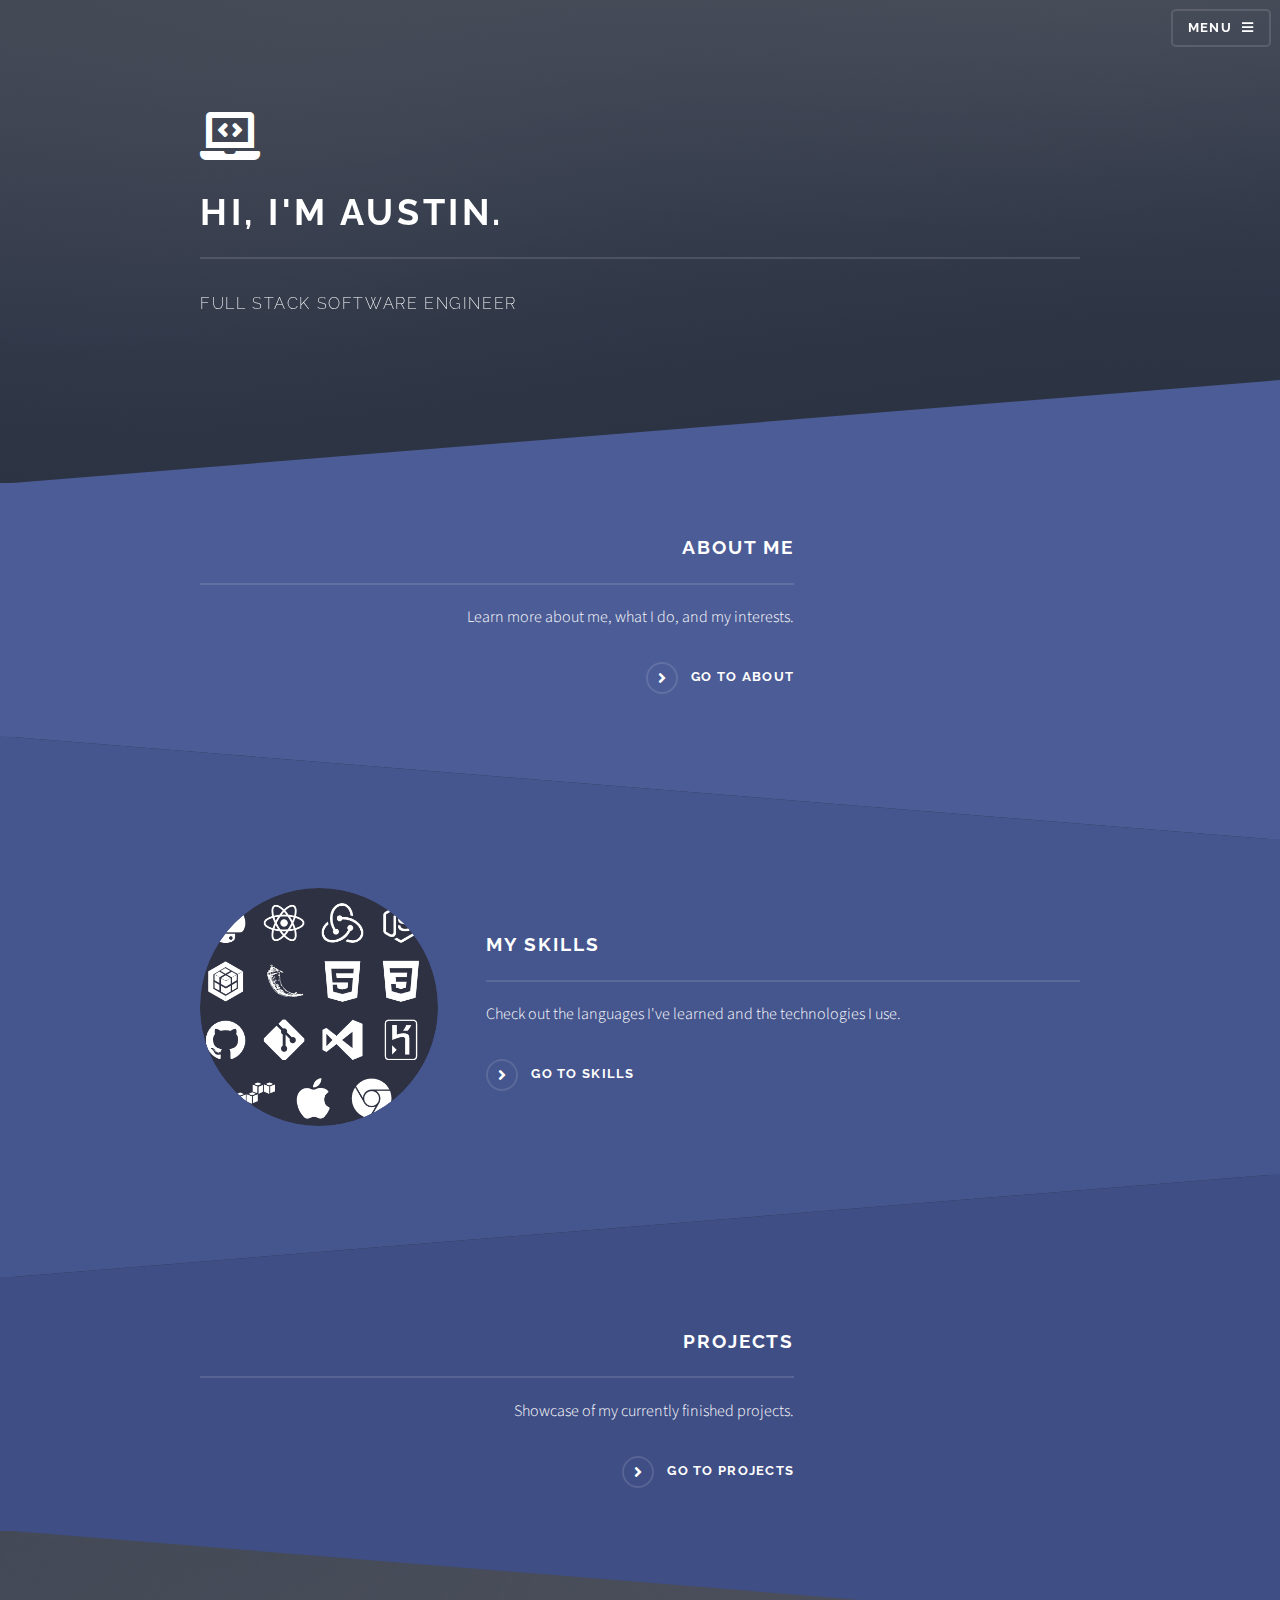
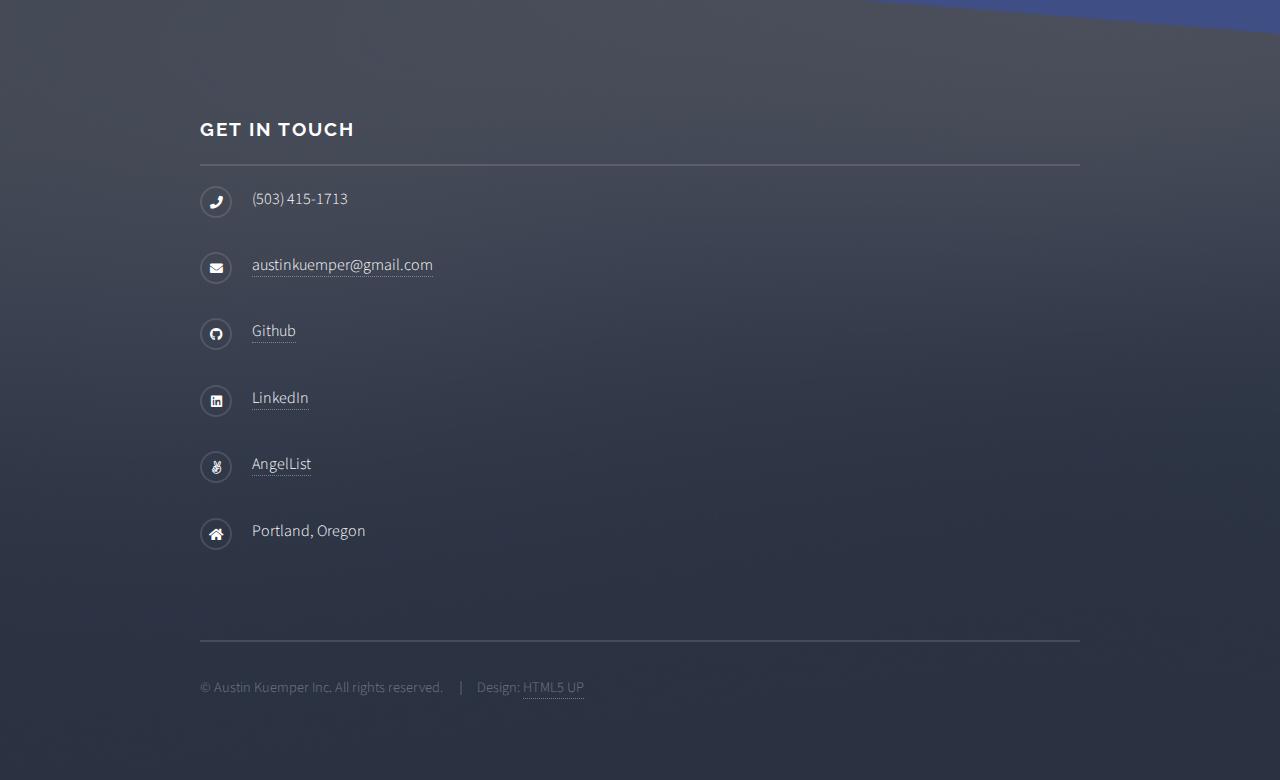
==== index.html @ 77ba14c1 "updated the file structure by adding folderings containing an index html file for each seperate page" ====
<!DOCTYPE html>
<!--
	Solid State by HTML5 UP
	html5up.net | @ajlkn
	Free for personal and commercial use under the CCA 3.0 license (html5up.net/license)
-->
<html>
  <head>
    <title>Austin Kuemper</title>
    <meta charset="utf-8" />
    <meta
      name="viewport"
      content="width=device-width, initial-scale=1, user-scalable=no"
    />
    <link rel="stylesheet" href="assets/css/main.css" />
    <noscript
      ><link rel="stylesheet" href="assets/css/noscript.css"
    /></noscript>
  </head>
  <body class="is-preload">
    <!-- Page Wrapper -->
    <div id="page-wrapper">
      <!-- Header -->
      <header id="header" class="alt">
        <h1><a href="/">Home</a></h1>
        <nav>
          <a href="#menu">Menu</a>
        </nav>
      </header>

      <!-- Menu -->
      <nav id="menu">
        <div class="inner">
          <h2>Menu</h2>
          <ul class="links">
            <li><a href="/">Home</a></li>
            <li><a href="/about">About</a></li>
            <li><a href="/skills">Skills</a></li>
            <li><a href="/projects">Projects</a></li>
            <li><a href="./resume/Austin_Kuemper_Resume.pdf" download="austin_kuemper_resume">Resume</a></li>
            <li><a href="https://github.com/AKuemper">GitHub</a></li>
            <li><a href="https://www.linkedin.com/in/austinkuemper/">LinkedIn</a></li>
            <li><a href="https://angel.co/u/austin-kuemper">AngelList</a></li>
          </ul>
          <a href="#" class="close">Close</a>
        </div>
      </nav>

      <!-- Banner -->
      <section id="banner">
        <div class="inner">
          <div class="logo"><span class="fas fa-laptop-code fa-3x"></span></div>
          <h2>Hi, I'm Austin.</h2>
          <p>Full Stack Software Engineer</p>
        </div>
      </section>

      <!-- Wrapper -->
      <section id="wrapper">
        <!-- One -->
        <section id="one" class="wrapper spotlight style1">
          <div class="inner">
            <a href="about.html" class="image"
              ><img src="images/IMG_3576.jpg" alt=""
            /></a>
            <div class="content">
              <h2 class="major">About Me</h2>
              <p>
								Learn more about me, what I do, and my interests.
							</p>
              <a href="about.html" class="special">Go To About</a>
            </div>
          </div>
        </section>

        <!-- Two -->
        <section id="two" class="wrapper alt spotlight style2">
          <div class="inner">
            <a href="skills.html" class="image"><img src="images/skills.png" alt="" /></a>
            <div class="content">
              <h2 class="major">My Skills</h2>
              <p>
                Check out the languages I've learned and the technologies I use.
              </p>
              <a href="skills.html" class="special">Go To Skills</a>
            </div>
          </div>
        </section>

        <!-- Three -->
        <section id="three" class="wrapper spotlight style3">
          <div class="inner">
            <a href="projects.html" class="image"><img src="images/projects-collage.png" alt="" /></a>
            <div class="content">
              <h2 class="major">Projects</h2>
              <p>
                Showcase of my currently finished projects.
              </p>
              <a href="projects.html" class="special">Go To Projects</a>
            </div>
          </div>
        </section>

      <!-- Footer -->
      <section id="footer">
        <div class="inner">
          <h2 class="major">Get in touch</h2>
          <!-- <p>
            You can reach me by any of the below resources!
          </p> -->
          <ul class="contact">

            <li class="icon solid fa-phone">(503) 415-1713</li>
            <li class="icon solid fa-envelope">
              <a href="mailto:austinkuemper@gmail.com"
                >austinkuemper@gmail.com</a
              >
            </li>
            <li class="icon brands fa-github">
              <a href="https://github.com/AKuemper" target="_blank">Github</a>
            </li>
            <li class="icon brands fa-linkedin">
              <a href="https://www.linkedin.com/in/austinkuemper/" target="_blank">LinkedIn</a>
            </li>
            <li class="icon brands fa-angellist">
              <a href="https://angel.co/u/austin-kuemper" target="_blank">AngelList</a>
            </li>
            <li class="icon solid fa-home">
             Portland, Oregon
            </li>
          </ul>
          <ul class="copyright">
            <li>&copy; Austin Kuemper Inc. All rights reserved.</li>
            <li>Design: <a href="http://html5up.net">HTML5 UP</a></li>
          </ul>
        </div>
      </section>
    </div>

    <!-- Scripts -->
    <script src="assets/js/jquery.min.js"></script>
    <script src="assets/js/jquery.scrollex.min.js"></script>
    <script src="assets/js/browser.min.js"></script>
    <script src="assets/js/breakpoints.min.js"></script>
    <script src="assets/js/util.js"></script>
    <script src="assets/js/main.js"></script>
  </body>
</html>
---- assets/css/main.css ----
@import url(fontawesome-all.min.css);
@import url('https://fonts.googleapis.com/css?family=Raleway:200,700|Source+Sans+Pro:300,600,300italic,600italic');

/*
	Solid State by HTML5 UP
	html5up.net | @ajlkn
	Free for personal and commercial use under the CCA 3.0 license (html5up.net/license)
*/

html,
body,
div,
span,
applet,
object,
iframe,
h1,
h2,
h3,
h4,
h5,
h6,
p,
blockquote,
pre,
a,
abbr,
acronym,
address,
big,
cite,
code,
del,
dfn,
em,
img,
ins,
kbd,
q,
s,
samp,
small,
strike,
strong,
sub,
sup,
tt,
var,
b,
u,
i,
center,
dl,
dt,
dd,
ol,
ul,
li,
fieldset,
form,
label,
legend,
table,
caption,
tbody,
tfoot,
thead,
tr,
th,
td,
article,
aside,
canvas,
details,
embed,
figure,
figcaption,
footer,
header,
hgroup,
menu,
nav,
output,
ruby,
section,
summary,
time,
mark,
audio,
video {
  margin: 0;
  padding: 0;
  border: 0;
  font-size: 100%;
  font: inherit;
  vertical-align: baseline;
}

article,
aside,
details,
figcaption,
figure,
footer,
header,
hgroup,
menu,
nav,
section {
  display: block;
}

body {
  line-height: 1;
}

ol,
ul {
  list-style: none;
}

blockquote,
q {
  quotes: none;
}

blockquote:before,
blockquote:after,
q:before,
q:after {
  content: '';
  content: none;
}

table {
  border-collapse: collapse;
  border-spacing: 0;
}

body {
  -webkit-text-size-adjust: none;
}

mark {
  background-color: transparent;
  color: inherit;
}

input::-moz-focus-inner {
  border: 0;
  padding: 0;
}

input,
select,
textarea {
  -moz-appearance: none;
  -webkit-appearance: none;
  -ms-appearance: none;
  appearance: none;
}

/* Basic */

@-ms-viewport {
  width: device-width;
}

body {
  -ms-overflow-style: scrollbar;
}

@media screen and (max-width: 480px) {
  html,
  body {
    min-width: 320px;
  }
}

html {
  box-sizing: border-box;
}

*,
*:before,
*:after {
  box-sizing: inherit;
}

body {
  background-color: #2e3141;
  background-image: linear-gradient(
      to top,
      rgba(46, 49, 65, 0.8),
      rgba(46, 49, 65, 0.8)
    ),
    url('../../images/bg.jpg');
  background-size: auto, cover;
  background-attachment: fixed, fixed;
  background-position: center, center;
}

body.is-preload *,
body.is-preload *:before,
body.is-preload *:after {
  -moz-animation: none !important;
  -webkit-animation: none !important;
  -ms-animation: none !important;
  animation: none !important;
  -moz-transition: none !important;
  -webkit-transition: none !important;
  -ms-transition: none !important;
  transition: none !important;
}

/* Type */

body,
input,
select,
textarea {
  color: #ffffff;
  font-family: 'Source Sans Pro', Helvetica, sans-serif;
  font-size: 16.5pt;
  font-weight: 300;
  line-height: 1.65;
}

@media screen and (max-width: 1680px) {
  body,
  input,
  select,
  textarea {
    font-size: 13pt;
  }
}

@media screen and (max-width: 1280px) {
  body,
  input,
  select,
  textarea {
    font-size: 12pt;
  }
}

@media screen and (max-width: 980px) {
  body,
  input,
  select,
  textarea {
    font-size: 12pt;
  }
}

@media screen and (max-width: 736px) {
  body,
  input,
  select,
  textarea {
    font-size: 12pt;
  }
}

@media screen and (max-width: 480px) {
  body,
  input,
  select,
  textarea {
    font-size: 12pt;
  }
}

a {
  -moz-transition: color 0.2s ease-in-out, border-bottom-color 0.2s ease-in-out;
  -webkit-transition: color 0.2s ease-in-out,
    border-bottom-color 0.2s ease-in-out;
  -ms-transition: color 0.2s ease-in-out, border-bottom-color 0.2s ease-in-out;
  transition: color 0.2s ease-in-out, border-bottom-color 0.2s ease-in-out;
  border-bottom: dotted 1px rgba(255, 255, 255, 0.35);
  color: #ffffff;
  text-decoration: none;
}

a:hover {
  border-bottom-color: transparent;
  color: #ffffff !important;
}

a.special:not(.button) {
  text-decoration: none;
  border-bottom: 0;
  display: block;
  font-family: Raleway, Helvetica, sans-serif;
  font-size: 0.8em;
  font-weight: 700;
  letter-spacing: 0.1em;
  margin: 0 0 2em 0;
  text-transform: uppercase;
}

a.special:not(.button):before {
  -moz-osx-font-smoothing: grayscale;
  -webkit-font-smoothing: antialiased;
  display: inline-block;
  font-style: normal;
  font-variant: normal;
  text-rendering: auto;
  line-height: 1;
  text-transform: none !important;
  font-family: 'Font Awesome 5 Free';
  font-weight: 900;
}

a.special:not(.button):before {
  -moz-transition: background-color 0.2s ease-in-out;
  -webkit-transition: background-color 0.2s ease-in-out;
  -ms-transition: background-color 0.2s ease-in-out;
  transition: background-color 0.2s ease-in-out;
  border-radius: 100%;
  border: solid 2px rgba(255, 255, 255, 0.125);
  content: '\f105';
  display: inline-block;
  font-size: 1.25em;
  height: 2em;
  line-height: 1.75em;
  margin-right: 0.85em;
  text-align: center;
  text-indent: 0.15em;
  vertical-align: middle;
  width: 2em;
}

a.special:not(.button):hover:before {
  background-color: rgba(255, 255, 255, 0.025);
}

a.special:not(.button):active:before {
  background-color: rgba(255, 255, 255, 0.075);
}

strong,
b {
  color: #ffffff;
  font-weight: 600;
}

em,
i {
  font-style: italic;
}

p {
  margin: 0 0 2em 0;
}

h1,
h2,
h3,
h4,
h5,
h6 {
  color: #ffffff;
  font-family: Raleway, Helvetica, sans-serif;
  font-weight: 700;
  letter-spacing: 0.1em;
  margin: 0 0 1em 0;
  text-transform: uppercase;
}

h1 a,
h2 a,
h3 a,
h4 a,
h5 a,
h6 a {
  color: inherit;
  text-decoration: none;
  border-bottom: 0;
}

h1 span,
h2 span,
h3 span,
h4 span,
h5 span,
h6 span {
  font-weight: 200;
}

h1.major,
h2.major,
h3.major,
h4.major,
h5.major,
h6.major {
  padding-bottom: 1em;
  border-bottom: solid 2px rgba(255, 255, 255, 0.125);
}

h2 {
  font-size: 1.2em;
}

h3 {
  font-size: 0.9em;
}

h4 {
  font-size: 0.7em;
}

h5 {
  font-size: 0.7em;
}

h6 {
  font-size: 0.7em;
}

@media screen and (max-width: 736px) {
  h2 {
    font-size: 1em;
  }

  h3 {
    font-size: 0.8em;
  }
}

sub {
  font-size: 0.8em;
  position: relative;
  top: 0.5em;
}

sup {
  font-size: 0.8em;
  position: relative;
  top: -0.5em;
}

blockquote {
  border-left: solid 4px rgba(255, 255, 255, 0.125);
  font-style: italic;
  margin: 0 0 2em 0;
  padding: 0.5em 0 0.5em 2em;
}

code {
  background: rgba(255, 255, 255, 0.025);
  border-radius: 5px;
  border: solid 2px rgba(255, 255, 255, 0.125);
  font-family: 'Courier New', monospace;
  font-size: 0.9em;
  margin: 0 0.25em;
  padding: 0.25em 0.65em;
}

pre {
  -webkit-overflow-scrolling: touch;
  font-family: 'Courier New', monospace;
  font-size: 0.9em;
  margin: 0 0 2em 0;
}

pre code {
  display: block;
  line-height: 1.75em;
  padding: 1em 1.5em;
  overflow-x: auto;
}

hr {
  border: 0;
  border-bottom: solid 2px rgba(255, 255, 255, 0.125);
  margin: 2.5em 0;
}

hr.major {
  margin: 4em 0;
}

.align-left {
  text-align: left;
}

.align-center {
  text-align: center;
}

.align-right {
  text-align: right;
}

/* Row */

.row {
  display: flex;
  flex-wrap: wrap;
  box-sizing: border-box;
  align-items: stretch;
}

.row > * {
  box-sizing: border-box;
}

.row.gtr-uniform > * > :last-child {
  margin-bottom: 0;
}

.row.aln-left {
  justify-content: flex-start;
}

.row.aln-center {
  justify-content: center;
}

.row.aln-right {
  justify-content: flex-end;
}

.row.aln-top {
  align-items: flex-start;
}

.row.aln-middle {
  align-items: center;
}

.row.aln-bottom {
  align-items: flex-end;
}

.row > .imp {
  order: -1;
}

.row > .col-1 {
  width: 8.33333%;
}

.row > .off-1 {
  margin-left: 8.33333%;
}

.row > .col-2 {
  width: 16.66667%;
}

.row > .off-2 {
  margin-left: 16.66667%;
}

.row > .col-3 {
  width: 25%;
}

.row > .off-3 {
  margin-left: 25%;
}

.row > .col-4 {
  width: 33.33333%;
}

.row > .off-4 {
  margin-left: 33.33333%;
}

.row > .col-5 {
  width: 41.66667%;
}

.row > .off-5 {
  margin-left: 41.66667%;
}

.row > .col-6 {
  width: 50%;
}

.row > .off-6 {
  margin-left: 50%;
}

.row > .col-7 {
  width: 58.33333%;
}

.row > .off-7 {
  margin-left: 58.33333%;
}

.row > .col-8 {
  width: 66.66667%;
}

.row > .off-8 {
  margin-left: 66.66667%;
}

.row > .col-9 {
  width: 75%;
}

.row > .off-9 {
  margin-left: 75%;
}

.row > .col-10 {
  width: 83.33333%;
}

.row > .off-10 {
  margin-left: 83.33333%;
}

.row > .col-11 {
  width: 91.66667%;
}

.row > .off-11 {
  margin-left: 91.66667%;
}

.row > .col-12 {
  width: 100%;
}

.row > .off-12 {
  margin-left: 100%;
}

.row.gtr-0 {
  margin-top: 0;
  margin-left: 0em;
}

.row.gtr-0 > * {
  padding: 0 0 0 0em;
}

.row.gtr-0.gtr-uniform {
  margin-top: 0em;
}

.row.gtr-0.gtr-uniform > * {
  padding-top: 0em;
}

.row.gtr-25 {
  margin-top: 0;
  margin-left: -0.4375em;
}

.row.gtr-25 > * {
  padding: 0 0 0 0.4375em;
}

.row.gtr-25.gtr-uniform {
  margin-top: -0.4375em;
}

.row.gtr-25.gtr-uniform > * {
  padding-top: 0.4375em;
}

.row.gtr-50 {
  margin-top: 0;
  margin-left: -0.875em;
}

.row.gtr-50 > * {
  padding: 0 0 0 0.875em;
}

.row.gtr-50.gtr-uniform {
  margin-top: -0.875em;
}

.row.gtr-50.gtr-uniform > * {
  padding-top: 0.875em;
}

.row {
  margin-top: 0;
  margin-left: -1.75em;
}

.row > * {
  padding: 0 0 0 1.75em;
}

.row.gtr-uniform {
  margin-top: -1.75em;
}

.row.gtr-uniform > * {
  padding-top: 1.75em;
}

.row.gtr-150 {
  margin-top: 0;
  margin-left: -2.625em;
}

.row.gtr-150 > * {
  padding: 0 0 0 2.625em;
}

.row.gtr-150.gtr-uniform {
  margin-top: -2.625em;
}

.row.gtr-150.gtr-uniform > * {
  padding-top: 2.625em;
}

.row.gtr-200 {
  margin-top: 0;
  margin-left: -3.5em;
}

.row.gtr-200 > * {
  padding: 0 0 0 3.5em;
}

.row.gtr-200.gtr-uniform {
  margin-top: -3.5em;
}

.row.gtr-200.gtr-uniform > * {
  padding-top: 3.5em;
}

@media screen and (max-width: 1680px) {
  .row {
    display: flex;
    flex-wrap: wrap;
    box-sizing: border-box;
    align-items: stretch;
  }

  .row > * {
    box-sizing: border-box;
  }

  .row.gtr-uniform > * > :last-child {
    margin-bottom: 0;
  }

  .row.aln-left {
    justify-content: flex-start;
  }

  .row.aln-center {
    justify-content: center;
  }

  .row.aln-right {
    justify-content: flex-end;
  }

  .row.aln-top {
    align-items: flex-start;
  }

  .row.aln-middle {
    align-items: center;
  }

  .row.aln-bottom {
    align-items: flex-end;
  }

  .row > .imp-xlarge {
    order: -1;
  }

  .row > .col-1-xlarge {
    width: 8.33333%;
  }

  .row > .off-1-xlarge {
    margin-left: 8.33333%;
  }

  .row > .col-2-xlarge {
    width: 16.66667%;
  }

  .row > .off-2-xlarge {
    margin-left: 16.66667%;
  }

  .row > .col-3-xlarge {
    width: 25%;
  }

  .row > .off-3-xlarge {
    margin-left: 25%;
  }

  .row > .col-4-xlarge {
    width: 33.33333%;
  }

  .row > .off-4-xlarge {
    margin-left: 33.33333%;
  }

  .row > .col-5-xlarge {
    width: 41.66667%;
  }

  .row > .off-5-xlarge {
    margin-left: 41.66667%;
  }

  .row > .col-6-xlarge {
    width: 50%;
  }

  .row > .off-6-xlarge {
    margin-left: 50%;
  }

  .row > .col-7-xlarge {
    width: 58.33333%;
  }

  .row > .off-7-xlarge {
    margin-left: 58.33333%;
  }

  .row > .col-8-xlarge {
    width: 66.66667%;
  }

  .row > .off-8-xlarge {
    margin-left: 66.66667%;
  }

  .row > .col-9-xlarge {
    width: 75%;
  }

  .row > .off-9-xlarge {
    margin-left: 75%;
  }

  .row > .col-10-xlarge {
    width: 83.33333%;
  }

  .row > .off-10-xlarge {
    margin-left: 83.33333%;
  }

  .row > .col-11-xlarge {
    width: 91.66667%;
  }

  .row > .off-11-xlarge {
    margin-left: 91.66667%;
  }

  .row > .col-12-xlarge {
    width: 100%;
  }

  .row > .off-12-xlarge {
    margin-left: 100%;
  }

  .row.gtr-0 {
    margin-top: 0;
    margin-left: 0em;
  }

  .row.gtr-0 > * {
    padding: 0 0 0 0em;
  }

  .row.gtr-0.gtr-uniform {
    margin-top: 0em;
  }

  .row.gtr-0.gtr-uniform > * {
    padding-top: 0em;
  }

  .row.gtr-25 {
    margin-top: 0;
    margin-left: -0.4375em;
  }

  .row.gtr-25 > * {
    padding: 0 0 0 0.4375em;
  }

  .row.gtr-25.gtr-uniform {
    margin-top: -0.4375em;
  }

  .row.gtr-25.gtr-uniform > * {
    padding-top: 0.4375em;
  }

  .row.gtr-50 {
    margin-top: 0;
    margin-left: -0.875em;
  }

  .row.gtr-50 > * {
    padding: 0 0 0 0.875em;
  }

  .row.gtr-50.gtr-uniform {
    margin-top: -0.875em;
  }

  .row.gtr-50.gtr-uniform > * {
    padding-top: 0.875em;
  }

  .row {
    margin-top: 0;
    margin-left: -1.75em;
  }

  .row > * {
    padding: 0 0 0 1.75em;
  }

  .row.gtr-uniform {
    margin-top: -1.75em;
  }

  .row.gtr-uniform > * {
    padding-top: 1.75em;
  }

  .row.gtr-150 {
    margin-top: 0;
    margin-left: -2.625em;
  }

  .row.gtr-150 > * {
    padding: 0 0 0 2.625em;
  }

  .row.gtr-150.gtr-uniform {
    margin-top: -2.625em;
  }

  .row.gtr-150.gtr-uniform > * {
    padding-top: 2.625em;
  }

  .row.gtr-200 {
    margin-top: 0;
    margin-left: -3.5em;
  }

  .row.gtr-200 > * {
    padding: 0 0 0 3.5em;
  }

  .row.gtr-200.gtr-uniform {
    margin-top: -3.5em;
  }

  .row.gtr-200.gtr-uniform > * {
    padding-top: 3.5em;
  }
}

@media screen and (max-width: 1280px) {
  .row {
    display: flex;
    flex-wrap: wrap;
    box-sizing: border-box;
    align-items: stretch;
  }

  .row > * {
    box-sizing: border-box;
  }

  .row.gtr-uniform > * > :last-child {
    margin-bottom: 0;
  }

  .row.aln-left {
    justify-content: flex-start;
  }

  .row.aln-center {
    justify-content: center;
  }

  .row.aln-right {
    justify-content: flex-end;
  }

  .row.aln-top {
    align-items: flex-start;
  }

  .row.aln-middle {
    align-items: center;
  }

  .row.aln-bottom {
    align-items: flex-end;
  }

  .row > .imp-large {
    order: -1;
  }

  .row > .col-1-large {
    width: 8.33333%;
  }

  .row > .off-1-large {
    margin-left: 8.33333%;
  }

  .row > .col-2-large {
    width: 16.66667%;
  }

  .row > .off-2-large {
    margin-left: 16.66667%;
  }

  .row > .col-3-large {
    width: 25%;
  }

  .row > .off-3-large {
    margin-left: 25%;
  }

  .row > .col-4-large {
    width: 33.33333%;
  }

  .row > .off-4-large {
    margin-left: 33.33333%;
  }

  .row > .col-5-large {
    width: 41.66667%;
  }

  .row > .off-5-large {
    margin-left: 41.66667%;
  }

  .row > .col-6-large {
    width: 50%;
  }

  .row > .off-6-large {
    margin-left: 50%;
  }

  .row > .col-7-large {
    width: 58.33333%;
  }

  .row > .off-7-large {
    margin-left: 58.33333%;
  }

  .row > .col-8-large {
    width: 66.66667%;
  }

  .row > .off-8-large {
    margin-left: 66.66667%;
  }

  .row > .col-9-large {
    width: 75%;
  }

  .row > .off-9-large {
    margin-left: 75%;
  }

  .row > .col-10-large {
    width: 83.33333%;
  }

  .row > .off-10-large {
    margin-left: 83.33333%;
  }

  .row > .col-11-large {
    width: 91.66667%;
  }

  .row > .off-11-large {
    margin-left: 91.66667%;
  }

  .row > .col-12-large {
    width: 100%;
  }

  .row > .off-12-large {
    margin-left: 100%;
  }

  .row.gtr-0 {
    margin-top: 0;
    margin-left: 0em;
  }

  .row.gtr-0 > * {
    padding: 0 0 0 0em;
  }

  .row.gtr-0.gtr-uniform {
    margin-top: 0em;
  }

  .row.gtr-0.gtr-uniform > * {
    padding-top: 0em;
  }

  .row.gtr-25 {
    margin-top: 0;
    margin-left: -0.4375em;
  }

  .row.gtr-25 > * {
    padding: 0 0 0 0.4375em;
  }

  .row.gtr-25.gtr-uniform {
    margin-top: -0.4375em;
  }

  .row.gtr-25.gtr-uniform > * {
    padding-top: 0.4375em;
  }

  .row.gtr-50 {
    margin-top: 0;
    margin-left: -0.875em;
  }

  .row.gtr-50 > * {
    padding: 0 0 0 0.875em;
  }

  .row.gtr-50.gtr-uniform {
    margin-top: -0.875em;
  }

  .row.gtr-50.gtr-uniform > * {
    padding-top: 0.875em;
  }

  .row {
    margin-top: 0;
    margin-left: -1.75em;
  }

  .row > * {
    padding: 0 0 0 1.75em;
  }

  .row.gtr-uniform {
    margin-top: -1.75em;
  }

  .row.gtr-uniform > * {
    padding-top: 1.75em;
  }

  .row.gtr-150 {
    margin-top: 0;
    margin-left: -2.625em;
  }

  .row.gtr-150 > * {
    padding: 0 0 0 2.625em;
  }

  .row.gtr-150.gtr-uniform {
    margin-top: -2.625em;
  }

  .row.gtr-150.gtr-uniform > * {
    padding-top: 2.625em;
  }

  .row.gtr-200 {
    margin-top: 0;
    margin-left: -3.5em;
  }

  .row.gtr-200 > * {
    padding: 0 0 0 3.5em;
  }

  .row.gtr-200.gtr-uniform {
    margin-top: -3.5em;
  }

  .row.gtr-200.gtr-uniform > * {
    padding-top: 3.5em;
  }
}

@media screen and (max-width: 980px) {
  .row {
    display: flex;
    flex-wrap: wrap;
    box-sizing: border-box;
    align-items: stretch;
  }

  .row > * {
    box-sizing: border-box;
  }

  .row.gtr-uniform > * > :last-child {
    margin-bottom: 0;
  }

  .row.aln-left {
    justify-content: flex-start;
  }

  .row.aln-center {
    justify-content: center;
  }

  .row.aln-right {
    justify-content: flex-end;
  }

  .row.aln-top {
    align-items: flex-start;
  }

  .row.aln-middle {
    align-items: center;
  }

  .row.aln-bottom {
    align-items: flex-end;
  }

  .row > .imp-medium {
    order: -1;
  }

  .row > .col-1-medium {
    width: 8.33333%;
  }

  .row > .off-1-medium {
    margin-left: 8.33333%;
  }

  .row > .col-2-medium {
    width: 16.66667%;
  }

  .row > .off-2-medium {
    margin-left: 16.66667%;
  }

  .row > .col-3-medium {
    width: 25%;
  }

  .row > .off-3-medium {
    margin-left: 25%;
  }

  .row > .col-4-medium {
    width: 33.33333%;
  }

  .row > .off-4-medium {
    margin-left: 33.33333%;
  }

  .row > .col-5-medium {
    width: 41.66667%;
  }

  .row > .off-5-medium {
    margin-left: 41.66667%;
  }

  .row > .col-6-medium {
    width: 50%;
  }

  .row > .off-6-medium {
    margin-left: 50%;
  }

  .row > .col-7-medium {
    width: 58.33333%;
  }

  .row > .off-7-medium {
    margin-left: 58.33333%;
  }

  .row > .col-8-medium {
    width: 66.66667%;
  }

  .row > .off-8-medium {
    margin-left: 66.66667%;
  }

  .row > .col-9-medium {
    width: 75%;
  }

  .row > .off-9-medium {
    margin-left: 75%;
  }

  .row > .col-10-medium {
    width: 83.33333%;
  }

  .row > .off-10-medium {
    margin-left: 83.33333%;
  }

  .row > .col-11-medium {
    width: 91.66667%;
  }

  .row > .off-11-medium {
    margin-left: 91.66667%;
  }

  .row > .col-12-medium {
    width: 100%;
  }

  .row > .off-12-medium {
    margin-left: 100%;
  }

  .row.gtr-0 {
    margin-top: 0;
    margin-left: 0em;
  }

  .row.gtr-0 > * {
    padding: 0 0 0 0em;
  }

  .row.gtr-0.gtr-uniform {
    margin-top: 0em;
  }

  .row.gtr-0.gtr-uniform > * {
    padding-top: 0em;
  }

  .row.gtr-25 {
    margin-top: 0;
    margin-left: -0.4375em;
  }

  .row.gtr-25 > * {
    padding: 0 0 0 0.4375em;
  }

  .row.gtr-25.gtr-uniform {
    margin-top: -0.4375em;
  }

  .row.gtr-25.gtr-uniform > * {
    padding-top: 0.4375em;
  }

  .row.gtr-50 {
    margin-top: 0;
    margin-left: -0.875em;
  }

  .row.gtr-50 > * {
    padding: 0 0 0 0.875em;
  }

  .row.gtr-50.gtr-uniform {
    margin-top: -0.875em;
  }

  .row.gtr-50.gtr-uniform > * {
    padding-top: 0.875em;
  }

  .row {
    margin-top: 0;
    margin-left: -1.75em;
  }

  .row > * {
    padding: 0 0 0 1.75em;
  }

  .row.gtr-uniform {
    margin-top: -1.75em;
  }

  .row.gtr-uniform > * {
    padding-top: 1.75em;
  }

  .row.gtr-150 {
    margin-top: 0;
    margin-left: -2.625em;
  }

  .row.gtr-150 > * {
    padding: 0 0 0 2.625em;
  }

  .row.gtr-150.gtr-uniform {
    margin-top: -2.625em;
  }

  .row.gtr-150.gtr-uniform > * {
    padding-top: 2.625em;
  }

  .row.gtr-200 {
    margin-top: 0;
    margin-left: -3.5em;
  }

  .row.gtr-200 > * {
    padding: 0 0 0 3.5em;
  }

  .row.gtr-200.gtr-uniform {
    margin-top: -3.5em;
  }

  .row.gtr-200.gtr-uniform > * {
    padding-top: 3.5em;
  }
}

@media screen and (max-width: 736px) {
  .row {
    display: flex;
    flex-wrap: wrap;
    box-sizing: border-box;
    align-items: stretch;
  }

  .row > * {
    box-sizing: border-box;
  }

  .row.gtr-uniform > * > :last-child {
    margin-bottom: 0;
  }

  .row.aln-left {
    justify-content: flex-start;
  }

  .row.aln-center {
    justify-content: center;
  }

  .row.aln-right {
    justify-content: flex-end;
  }

  .row.aln-top {
    align-items: flex-start;
  }

  .row.aln-middle {
    align-items: center;
  }

  .row.aln-bottom {
    align-items: flex-end;
  }

  .row > .imp-small {
    order: -1;
  }

  .row > .col-1-small {
    width: 8.33333%;
  }

  .row > .off-1-small {
    margin-left: 8.33333%;
  }

  .row > .col-2-small {
    width: 16.66667%;
  }

  .row > .off-2-small {
    margin-left: 16.66667%;
  }

  .row > .col-3-small {
    width: 25%;
  }

  .row > .off-3-small {
    margin-left: 25%;
  }

  .row > .col-4-small {
    width: 33.33333%;
  }

  .row > .off-4-small {
    margin-left: 33.33333%;
  }

  .row > .col-5-small {
    width: 41.66667%;
  }

  .row > .off-5-small {
    margin-left: 41.66667%;
  }

  .row > .col-6-small {
    width: 50%;
  }

  .row > .off-6-small {
    margin-left: 50%;
  }

  .row > .col-7-small {
    width: 58.33333%;
  }

  .row > .off-7-small {
    margin-left: 58.33333%;
  }

  .row > .col-8-small {
    width: 66.66667%;
  }

  .row > .off-8-small {
    margin-left: 66.66667%;
  }

  .row > .col-9-small {
    width: 75%;
  }

  .row > .off-9-small {
    margin-left: 75%;
  }

  .row > .col-10-small {
    width: 83.33333%;
  }

  .row > .off-10-small {
    margin-left: 83.33333%;
  }

  .row > .col-11-small {
    width: 91.66667%;
  }

  .row > .off-11-small {
    margin-left: 91.66667%;
  }

  .row > .col-12-small {
    width: 100%;
  }

  .row > .off-12-small {
    margin-left: 100%;
  }

  .row.gtr-0 {
    margin-top: 0;
    margin-left: 0em;
  }

  .row.gtr-0 > * {
    padding: 0 0 0 0em;
  }

  .row.gtr-0.gtr-uniform {
    margin-top: 0em;
  }

  .row.gtr-0.gtr-uniform > * {
    padding-top: 0em;
  }

  .row.gtr-25 {
    margin-top: 0;
    margin-left: -0.3125em;
  }

  .row.gtr-25 > * {
    padding: 0 0 0 0.3125em;
  }

  .row.gtr-25.gtr-uniform {
    margin-top: -0.3125em;
  }

  .row.gtr-25.gtr-uniform > * {
    padding-top: 0.3125em;
  }

  .row.gtr-50 {
    margin-top: 0;
    margin-left: -0.625em;
  }

  .row.gtr-50 > * {
    padding: 0 0 0 0.625em;
  }

  .row.gtr-50.gtr-uniform {
    margin-top: -0.625em;
  }

  .row.gtr-50.gtr-uniform > * {
    padding-top: 0.625em;
  }

  .row {
    margin-top: 0;
    margin-left: -1.25em;
  }

  .row > * {
    padding: 0 0 0 1.25em;
  }

  .row.gtr-uniform {
    margin-top: -1.25em;
  }

  .row.gtr-uniform > * {
    padding-top: 1.25em;
  }

  .row.gtr-150 {
    margin-top: 0;
    margin-left: -1.875em;
  }

  .row.gtr-150 > * {
    padding: 0 0 0 1.875em;
  }

  .row.gtr-150.gtr-uniform {
    margin-top: -1.875em;
  }

  .row.gtr-150.gtr-uniform > * {
    padding-top: 1.875em;
  }

  .row.gtr-200 {
    margin-top: 0;
    margin-left: -2.5em;
  }

  .row.gtr-200 > * {
    padding: 0 0 0 2.5em;
  }

  .row.gtr-200.gtr-uniform {
    margin-top: -2.5em;
  }

  .row.gtr-200.gtr-uniform > * {
    padding-top: 2.5em;
  }
}

@media screen and (max-width: 480px) {
  .row {
    display: flex;
    flex-wrap: wrap;
    box-sizing: border-box;
    align-items: stretch;
  }

  .row > * {
    box-sizing: border-box;
  }

  .row.gtr-uniform > * > :last-child {
    margin-bottom: 0;
  }

  .row.aln-left {
    justify-content: flex-start;
  }

  .row.aln-center {
    justify-content: center;
  }

  .row.aln-right {
    justify-content: flex-end;
  }

  .row.aln-top {
    align-items: flex-start;
  }

  .row.aln-middle {
    align-items: center;
  }

  .row.aln-bottom {
    align-items: flex-end;
  }

  .row > .imp-xsmall {
    order: -1;
  }

  .row > .col-1-xsmall {
    width: 8.33333%;
  }

  .row > .off-1-xsmall {
    margin-left: 8.33333%;
  }

  .row > .col-2-xsmall {
    width: 16.66667%;
  }

  .row > .off-2-xsmall {
    margin-left: 16.66667%;
  }

  .row > .col-3-xsmall {
    width: 25%;
  }

  .row > .off-3-xsmall {
    margin-left: 25%;
  }

  .row > .col-4-xsmall {
    width: 33.33333%;
  }

  .row > .off-4-xsmall {
    margin-left: 33.33333%;
  }

  .row > .col-5-xsmall {
    width: 41.66667%;
  }

  .row > .off-5-xsmall {
    margin-left: 41.66667%;
  }

  .row > .col-6-xsmall {
    width: 50%;
  }

  .row > .off-6-xsmall {
    margin-left: 50%;
  }

  .row > .col-7-xsmall {
    width: 58.33333%;
  }

  .row > .off-7-xsmall {
    margin-left: 58.33333%;
  }

  .row > .col-8-xsmall {
    width: 66.66667%;
  }

  .row > .off-8-xsmall {
    margin-left: 66.66667%;
  }

  .row > .col-9-xsmall {
    width: 75%;
  }

  .row > .off-9-xsmall {
    margin-left: 75%;
  }

  .row > .col-10-xsmall {
    width: 83.33333%;
  }

  .row > .off-10-xsmall {
    margin-left: 83.33333%;
  }

  .row > .col-11-xsmall {
    width: 91.66667%;
  }

  .row > .off-11-xsmall {
    margin-left: 91.66667%;
  }

  .row > .col-12-xsmall {
    width: 100%;
  }

  .row > .off-12-xsmall {
    margin-left: 100%;
  }

  .row.gtr-0 {
    margin-top: 0;
    margin-left: 0em;
  }

  .row.gtr-0 > * {
    padding: 0 0 0 0em;
  }

  .row.gtr-0.gtr-uniform {
    margin-top: 0em;
  }

  .row.gtr-0.gtr-uniform > * {
    padding-top: 0em;
  }

  .row.gtr-25 {
    margin-top: 0;
    margin-left: -0.3125em;
  }

  .row.gtr-25 > * {
    padding: 0 0 0 0.3125em;
  }

  .row.gtr-25.gtr-uniform {
    margin-top: -0.3125em;
  }

  .row.gtr-25.gtr-uniform > * {
    padding-top: 0.3125em;
  }

  .row.gtr-50 {
    margin-top: 0;
    margin-left: -0.625em;
  }

  .row.gtr-50 > * {
    padding: 0 0 0 0.625em;
  }

  .row.gtr-50.gtr-uniform {
    margin-top: -0.625em;
  }

  .row.gtr-50.gtr-uniform > * {
    padding-top: 0.625em;
  }

  .row {
    margin-top: 0;
    margin-left: -1.25em;
  }

  .row > * {
    padding: 0 0 0 1.25em;
  }

  .row.gtr-uniform {
    margin-top: -1.25em;
  }

  .row.gtr-uniform > * {
    padding-top: 1.25em;
  }

  .row.gtr-150 {
    margin-top: 0;
    margin-left: -1.875em;
  }

  .row.gtr-150 > * {
    padding: 0 0 0 1.875em;
  }

  .row.gtr-150.gtr-uniform {
    margin-top: -1.875em;
  }

  .row.gtr-150.gtr-uniform > * {
    padding-top: 1.875em;
  }

  .row.gtr-200 {
    margin-top: 0;
    margin-left: -2.5em;
  }

  .row.gtr-200 > * {
    padding: 0 0 0 2.5em;
  }

  .row.gtr-200.gtr-uniform {
    margin-top: -2.5em;
  }

  .row.gtr-200.gtr-uniform > * {
    padding-top: 2.5em;
  }
}

@media screen and (max-width: 360px) {
  .row {
    display: flex;
    flex-wrap: wrap;
    box-sizing: border-box;
    align-items: stretch;
  }

  .row > * {
    box-sizing: border-box;
  }

  .row.gtr-uniform > * > :last-child {
    margin-bottom: 0;
  }

  .row.aln-left {
    justify-content: flex-start;
  }

  .row.aln-center {
    justify-content: center;
  }

  .row.aln-right {
    justify-content: flex-end;
  }

  .row.aln-top {
    align-items: flex-start;
  }

  .row.aln-middle {
    align-items: center;
  }

  .row.aln-bottom {
    align-items: flex-end;
  }

  .row > .imp-xxsmall {
    order: -1;
  }

  .row > .col-1-xxsmall {
    width: 8.33333%;
  }

  .row > .off-1-xxsmall {
    margin-left: 8.33333%;
  }

  .row > .col-2-xxsmall {
    width: 16.66667%;
  }

  .row > .off-2-xxsmall {
    margin-left: 16.66667%;
  }

  .row > .col-3-xxsmall {
    width: 25%;
  }

  .row > .off-3-xxsmall {
    margin-left: 25%;
  }

  .row > .col-4-xxsmall {
    width: 33.33333%;
  }

  .row > .off-4-xxsmall {
    margin-left: 33.33333%;
  }

  .row > .col-5-xxsmall {
    width: 41.66667%;
  }

  .row > .off-5-xxsmall {
    margin-left: 41.66667%;
  }

  .row > .col-6-xxsmall {
    width: 50%;
  }

  .row > .off-6-xxsmall {
    margin-left: 50%;
  }

  .row > .col-7-xxsmall {
    width: 58.33333%;
  }

  .row > .off-7-xxsmall {
    margin-left: 58.33333%;
  }

  .row > .col-8-xxsmall {
    width: 66.66667%;
  }

  .row > .off-8-xxsmall {
    margin-left: 66.66667%;
  }

  .row > .col-9-xxsmall {
    width: 75%;
  }

  .row > .off-9-xxsmall {
    margin-left: 75%;
  }

  .row > .col-10-xxsmall {
    width: 83.33333%;
  }

  .row > .off-10-xxsmall {
    margin-left: 83.33333%;
  }

  .row > .col-11-xxsmall {
    width: 91.66667%;
  }

  .row > .off-11-xxsmall {
    margin-left: 91.66667%;
  }

  .row > .col-12-xxsmall {
    width: 100%;
  }

  .row > .off-12-xxsmall {
    margin-left: 100%;
  }

  .row.gtr-0 {
    margin-top: 0;
    margin-left: 0em;
  }

  .row.gtr-0 > * {
    padding: 0 0 0 0em;
  }

  .row.gtr-0.gtr-uniform {
    margin-top: 0em;
  }

  .row.gtr-0.gtr-uniform > * {
    padding-top: 0em;
  }

  .row.gtr-25 {
    margin-top: 0;
    margin-left: -0.3125em;
  }

  .row.gtr-25 > * {
    padding: 0 0 0 0.3125em;
  }

  .row.gtr-25.gtr-uniform {
    margin-top: -0.3125em;
  }

  .row.gtr-25.gtr-uniform > * {
    padding-top: 0.3125em;
  }

  .row.gtr-50 {
    margin-top: 0;
    margin-left: -0.625em;
  }

  .row.gtr-50 > * {
    padding: 0 0 0 0.625em;
  }

  .row.gtr-50.gtr-uniform {
    margin-top: -0.625em;
  }

  .row.gtr-50.gtr-uniform > * {
    padding-top: 0.625em;
  }

  .row {
    margin-top: 0;
    margin-left: -1.25em;
  }

  .row > * {
    padding: 0 0 0 1.25em;
  }

  .row.gtr-uniform {
    margin-top: -1.25em;
  }

  .row.gtr-uniform > * {
    padding-top: 1.25em;
  }

  .row.gtr-150 {
    margin-top: 0;
    margin-left: -1.875em;
  }

  .row.gtr-150 > * {
    padding: 0 0 0 1.875em;
  }

  .row.gtr-150.gtr-uniform {
    margin-top: -1.875em;
  }

  .row.gtr-150.gtr-uniform > * {
    padding-top: 1.875em;
  }

  .row.gtr-200 {
    margin-top: 0;
    margin-left: -2.5em;
  }

  .row.gtr-200 > * {
    padding: 0 0 0 2.5em;
  }

  .row.gtr-200.gtr-uniform {
    margin-top: -2.5em;
  }

  .row.gtr-200.gtr-uniform > * {
    padding-top: 2.5em;
  }
}

/* Section/Article */

section.special,
article.special {
  text-align: center;
}

/* Form */

form {
  margin: 0 0 2em 0;
}

form > :last-child {
  margin-bottom: 0;
}

form > .fields {
  display: -moz-flex;
  display: -webkit-flex;
  display: -ms-flex;
  display: flex;
  -moz-flex-wrap: wrap;
  -webkit-flex-wrap: wrap;
  -ms-flex-wrap: wrap;
  flex-wrap: wrap;
  width: calc(100% + 3em);
  margin: -1.5em 0 2em -1.5em;
}

form > .fields > .field {
  -moz-flex-grow: 0;
  -webkit-flex-grow: 0;
  -ms-flex-grow: 0;
  flex-grow: 0;
  -moz-flex-shrink: 0;
  -webkit-flex-shrink: 0;
  -ms-flex-shrink: 0;
  flex-shrink: 0;
  padding: 1.5em 0 0 1.5em;
  width: calc(100% - 1.5em);
}

form > .fields > .field.half {
  width: calc(50% - 0.75em);
}

form > .fields > .field.third {
  width: calc(100% / 3 - 0.5em);
}

form > .fields > .field.quarter {
  width: calc(25% - 0.375em);
}

@media screen and (max-width: 480px) {
  form > .fields {
    width: calc(100% + 3em);
    margin: -1.5em 0 2em -1.5em;
  }

  form > .fields > .field {
    padding: 1.5em 0 0 1.5em;
    width: calc(100% - 1.5em);
  }

  form > .fields > .field.half {
    width: calc(100% - 1.5em);
  }

  form > .fields > .field.third {
    width: calc(100% - 1.5em);
  }

  form > .fields > .field.quarter {
    width: calc(100% - 1.5em);
  }
}

label {
  color: #ffffff;
  display: block;
  font-family: Raleway, Helvetica, sans-serif;
  font-size: 0.8em;
  font-weight: 700;
  letter-spacing: 0.1em;
  margin: 0 0 0.7em 0;
  text-transform: uppercase;
}

input[type='text'],
input[type='password'],
input[type='email'],
input[type='tel'],
select,
textarea {
  -moz-appearance: none;
  -webkit-appearance: none;
  -ms-appearance: none;
  appearance: none;
  background: rgba(255, 255, 255, 0.025);
  border-radius: 5px;
  border: none;
  border: solid 2px rgba(255, 255, 255, 0.125);
  color: inherit;
  display: block;
  outline: 0;
  padding: 0 1em;
  text-decoration: none;
  width: 100%;
}

input[type='text']:invalid,
input[type='password']:invalid,
input[type='email']:invalid,
input[type='tel']:invalid,
select:invalid,
textarea:invalid {
  box-shadow: none;
}

input[type='text']:focus,
input[type='password']:focus,
input[type='email']:focus,
input[type='tel']:focus,
select:focus,
textarea:focus {
  border-color: #5b6ba6;
}

select {
  background-image: url("data:image/svg+xml;charset=utf8,%3Csvg xmlns='http://www.w3.org/2000/svg' width='40' height='40' preserveAspectRatio='none' viewBox='0 0 40 40'%3E%3Cpath d='M9.4,12.3l10.4,10.4l10.4-10.4c0.2-0.2,0.5-0.4,0.9-0.4c0.3,0,0.6,0.1,0.9,0.4l3.3,3.3c0.2,0.2,0.4,0.5,0.4,0.9 c0,0.4-0.1,0.6-0.4,0.9L20.7,31.9c-0.2,0.2-0.5,0.4-0.9,0.4c-0.3,0-0.6-0.1-0.9-0.4L4.3,17.3c-0.2-0.2-0.4-0.5-0.4-0.9 c0-0.4,0.1-0.6,0.4-0.9l3.3-3.3c0.2-0.2,0.5-0.4,0.9-0.4S9.1,12.1,9.4,12.3z' fill='rgba(255, 255, 255, 0.125)' /%3E%3C/svg%3E");
  background-size: 1.25rem;
  background-repeat: no-repeat;
  background-position: calc(100% - 1rem) center;
  height: 2.75em;
  padding-right: 2.75em;
  text-overflow: ellipsis;
}

select option {
  color: #ffffff;
  background: #2e3141;
}

select:focus::-ms-value {
  background-color: transparent;
}

select::-ms-expand {
  display: none;
}

input[type='text'],
input[type='password'],
input[type='email'],
select {
  height: 2.75em;
}

textarea {
  padding: 0.75em 1em;
}

input[type='checkbox'],
input[type='radio'] {
  -moz-appearance: none;
  -webkit-appearance: none;
  -ms-appearance: none;
  appearance: none;
  display: block;
  float: left;
  margin-right: -2em;
  opacity: 0;
  width: 1em;
  z-index: -1;
}

input[type='checkbox'] + label,
input[type='radio'] + label {
  text-decoration: none;
  color: #ffffff;
  cursor: pointer;
  display: inline-block;
  font-size: 1em;
  font-family: 'Source Sans Pro', Helvetica, sans-serif;
  text-transform: none;
  letter-spacing: 0;
  font-weight: 300;
  padding-left: 2.4em;
  padding-right: 0.75em;
  position: relative;
}

input[type='checkbox'] + label:before,
input[type='radio'] + label:before {
  -moz-osx-font-smoothing: grayscale;
  -webkit-font-smoothing: antialiased;
  display: inline-block;
  font-style: normal;
  font-variant: normal;
  text-rendering: auto;
  line-height: 1;
  text-transform: none !important;
  font-family: 'Font Awesome 5 Free';
  font-weight: 900;
}

input[type='checkbox'] + label:before,
input[type='radio'] + label:before {
  background: rgba(255, 255, 255, 0.025);
  border-radius: 5px;
  border: solid 2px rgba(255, 255, 255, 0.125);
  content: '';
  display: inline-block;
  font-size: 0.8em;
  height: 2.0625em;
  left: 0;
  line-height: 2.0625em;
  position: absolute;
  text-align: center;
  top: 0;
  width: 2.0625em;
}

input[type='checkbox']:checked + label:before,
input[type='radio']:checked + label:before {
  background: #ffffff;
  border-color: #ffffff;
  content: '\f00c';
  color: #2e3141;
}

input[type='checkbox']:focus + label:before,
input[type='radio']:focus + label:before {
  border-color: #4c5c96;
}

input[type='checkbox'] + label:before {
  border-radius: 5px;
}

input[type='radio'] + label:before {
  border-radius: 100%;
}

::-webkit-input-placeholder {
  color: rgba(255, 255, 255, 0.35) !important;
  opacity: 1;
}

:-moz-placeholder {
  color: rgba(255, 255, 255, 0.35) !important;
  opacity: 1;
}

::-moz-placeholder {
  color: rgba(255, 255, 255, 0.35) !important;
  opacity: 1;
}

:-ms-input-placeholder {
  color: rgba(255, 255, 255, 0.35) !important;
  opacity: 1;
}

/* Box */

.box {
  border-radius: 5px;
  border: solid 2px rgba(255, 255, 255, 0.125);
  margin-bottom: 2em;
  padding: 1.5em;
}

.box > :last-child,
.box > :last-child > :last-child,
.box > :last-child > :last-child > :last-child {
  margin-bottom: 0;
}

.box.alt {
  border: 0;
  border-radius: 0;
  padding: 0;
}

/* Icon */

.icon {
  text-decoration: none;
  border-bottom: none;
  position: relative;
}

.icon:before {
  -moz-osx-font-smoothing: grayscale;
  -webkit-font-smoothing: antialiased;
  display: inline-block;
  font-style: normal;
  font-variant: normal;
  text-rendering: auto;
  line-height: 1;
  text-transform: none !important;
  font-family: 'Font Awesome 5 Free';
  font-weight: 400;
}

.icon > .label {
  display: none;
}

.icon:before {
  line-height: inherit;
}

.icon.solid:before {
  font-weight: 900;
}

.icon.brands:before {
  font-family: 'Font Awesome 5 Brands';
}

/* Image */

.image {
  border-radius: 5px;
  border: 0;
  display: inline-block;
  position: relative;
}

.image img {
  border-radius: 5px;
  display: block;
}

.image.left,
.image.right {
  max-width: 40%;
}

.image.left img,
.image.right img {
  width: 100%;
}

.image.left {
  float: left;
  padding: 0 1.5em 1em 0;
  top: 0.25em;
}

.image.right {
  float: right;
  padding: 0 0 1em 1.5em;
  top: 0.25em;
}

.image.fit {
  display: block;
  margin: 0 0 2em 0;
  width: 100%;
}

.image.fit img {
  width: 100%;
}

.image.main {
  display: block;
  margin: 0 0 3em 0;
  width: 100%;
}

.image.main img {
  width: 100%;
}

/* List */

ol {
  list-style: decimal;
  margin: 0 0 2em 0;
  padding-left: 1.25em;
}

ol li {
  padding-left: 0.25em;
}

ul {
  list-style: disc;
  margin: 0 0 2em 0;
  padding-left: 1em;
}

ul li {
  padding-left: 0.5em;
}

ul.alt {
  list-style: none;
  padding-left: 0;
}

ul.alt li {
  border-top: solid 1px rgba(255, 255, 255, 0.125);
  padding: 0.5em 0;
}

ul.alt li:first-child {
  border-top: 0;
  padding-top: 0;
}

dl {
  margin: 0 0 2em 0;
}

dl dt {
  display: block;
  font-weight: 600;
  margin: 0 0 1em 0;
}

dl dd {
  margin-left: 2em;
}

/* Actions */

ul.actions {
  display: -moz-flex;
  display: -webkit-flex;
  display: -ms-flex;
  display: flex;
  cursor: default;
  list-style: none;
  margin-left: -1em;
  padding-left: 0;
}

ul.actions li {
  padding: 0 0 0 1em;
  vertical-align: middle;
}

ul.actions.special {
  -moz-justify-content: center;
  -webkit-justify-content: center;
  -ms-justify-content: center;
  justify-content: center;
  width: 100%;
  margin-left: 0;
}

ul.actions.special li:first-child {
  padding-left: 0;
}

ul.actions.stacked {
  -moz-flex-direction: column;
  -webkit-flex-direction: column;
  -ms-flex-direction: column;
  flex-direction: column;
  margin-left: 0;
}

ul.actions.stacked li {
  padding: 1.3em 0 0 0;
}

ul.actions.stacked li:first-child {
  padding-top: 0;
}

ul.actions.fit {
  width: calc(100% + 1em);
}

ul.actions.fit li {
  -moz-flex-grow: 1;
  -webkit-flex-grow: 1;
  -ms-flex-grow: 1;
  flex-grow: 1;
  -moz-flex-shrink: 1;
  -webkit-flex-shrink: 1;
  -ms-flex-shrink: 1;
  flex-shrink: 1;
  width: 100%;
}

ul.actions.fit li > * {
  width: 100%;
}

ul.actions.fit.stacked {
  width: 100%;
}

@media screen and (max-width: 480px) {
  ul.actions:not(.fixed) {
    -moz-flex-direction: column;
    -webkit-flex-direction: column;
    -ms-flex-direction: column;
    flex-direction: column;
    margin-left: 0;
    width: 100% !important;
  }

  ul.actions:not(.fixed) li {
    -moz-flex-grow: 1;
    -webkit-flex-grow: 1;
    -ms-flex-grow: 1;
    flex-grow: 1;
    -moz-flex-shrink: 1;
    -webkit-flex-shrink: 1;
    -ms-flex-shrink: 1;
    flex-shrink: 1;
    padding: 1em 0 0 0;
    text-align: center;
    width: 100%;
  }

  ul.actions:not(.fixed) li > * {
    width: 100%;
  }

  ul.actions:not(.fixed) li:first-child {
    padding-top: 0;
  }

  ul.actions:not(.fixed) li input[type='submit'],
  ul.actions:not(.fixed) li input[type='reset'],
  ul.actions:not(.fixed) li input[type='button'],
  ul.actions:not(.fixed) li button,
  ul.actions:not(.fixed) li .button {
    width: 100%;
  }

  ul.actions:not(.fixed) li input[type='submit'].icon:before,
  ul.actions:not(.fixed) li input[type='reset'].icon:before,
  ul.actions:not(.fixed) li input[type='button'].icon:before,
  ul.actions:not(.fixed) li button.icon:before,
  ul.actions:not(.fixed) li .button.icon:before {
    margin-left: -0.5rem;
  }
}

/* Icons */

ul.icons {
  cursor: default;
  list-style: none;
  padding-left: 0;
}

ul.icons li {
  display: inline-block;
  padding: 0 1em 0 0;
}

ul.icons li:last-child {
  padding-right: 0;
}

ul.icons li .icon:before {
  font-size: 1.25em;
}

/* Contact */

ul.contact {
  list-style: none;
  padding: 0;
}

ul.contact li {
  text-decoration: none;
  margin: 2.5em 0 0 0;
  padding: 0 0 0 3.25em;
  position: relative;
}

ul.contact li:before {
  -moz-osx-font-smoothing: grayscale;
  -webkit-font-smoothing: antialiased;
  display: inline-block;
  font-style: normal;
  font-variant: normal;
  text-rendering: auto;
  line-height: 1;
  text-transform: none !important;
  font-family: 'Font Awesome 5 Free';
  font-weight: 400;
}

ul.contact li:before {
  border-radius: 100%;
  border: solid 2px rgba(255, 255, 255, 0.125);
  display: inline-block;
  font-size: 0.8em;
  height: 2.5em;
  left: 0;
  line-height: 2.35em;
  position: absolute;
  text-align: center;
  top: 0;
  width: 2.5em;
}

ul.contact li:first-child {
  margin-top: 0;
}

@media screen and (max-width: 736px) {
  ul.contact li {
    margin: 1.5em 0 0 0;
  }
}

/* Pagination */

ul.pagination {
  cursor: default;
  list-style: none;
  padding-left: 0;
}

ul.pagination li {
  display: inline-block;
  padding-left: 0;
  vertical-align: middle;
}

ul.pagination li > .page {
  -moz-transition: background-color 0.2s ease-in-out, color 0.2s ease-in-out;
  -webkit-transition: background-color 0.2s ease-in-out, color 0.2s ease-in-out;
  -ms-transition: background-color 0.2s ease-in-out, color 0.2s ease-in-out;
  transition: background-color 0.2s ease-in-out, color 0.2s ease-in-out;
  border-bottom: 0;
  border-radius: 5px;
  display: inline-block;
  height: 1.5em;
  line-height: 1.5em;
  margin: 0 0.125em;
  min-width: 1.5em;
  padding: 0 0.5em;
  text-align: center;
}

ul.pagination li > .page:hover {
  background-color: rgba(255, 255, 255, 0.025);
}

ul.pagination li > .page.active {
  background-color: #4c5c96;
}

ul.pagination li:first-child {
  padding-right: 0.75em;
}

ul.pagination li:last-child {
  padding-left: 0.75em;
}

@media screen and (max-width: 480px) {
  ul.pagination li:nth-child(n + 2):nth-last-child(n + 2) {
    display: none;
  }

  ul.pagination li .button {
    width: 100%;
  }

  ul.pagination li:first-child {
    width: calc(50% - 2px);
    text-align: left;
    padding-right: 0.325em;
  }

  ul.pagination li:last-child {
    width: calc(50% - 2px);
    text-align: right;
    padding-left: 0.325em;
  }
}

/* Table */

.table-wrapper {
  -webkit-overflow-scrolling: touch;
  overflow-x: auto;
}

table {
  margin: 0 0 2em 0;
  width: 100%;
}

table tbody tr {
  border: solid 1px rgba(255, 255, 255, 0.125);
  border-left: 0;
  border-right: 0;
}

table tbody tr:nth-child(2n + 1) {
  background-color: rgba(255, 255, 255, 0.025);
}

table td {
  padding: 0.75em 0.75em;
}

table th {
  color: #ffffff;
  font-size: 0.9em;
  font-weight: 600;
  padding: 0 0.75em 0.75em 0.75em;
  text-align: left;
}

table thead {
  border-bottom: solid 2px rgba(255, 255, 255, 0.125);
}

table tfoot {
  border-top: solid 2px rgba(255, 255, 255, 0.125);
}

table.alt {
  border-collapse: separate;
}

table.alt tbody tr td {
  border: solid 1px rgba(255, 255, 255, 0.125);
  border-left-width: 0;
  border-top-width: 0;
}

table.alt tbody tr td:first-child {
  border-left-width: 1px;
}

table.alt tbody tr:first-child td {
  border-top-width: 1px;
}

table.alt thead {
  border-bottom: 0;
}

table.alt tfoot {
  border-top: 0;
}

/* Button */

input[type='submit'],
input[type='reset'],
input[type='button'],
button,
.button {
  -moz-appearance: none;
  -webkit-appearance: none;
  -ms-appearance: none;
  appearance: none;
  -moz-transition: background-color 0.2s ease-in-out;
  -webkit-transition: background-color 0.2s ease-in-out;
  -ms-transition: background-color 0.2s ease-in-out;
  transition: background-color 0.2s ease-in-out;
  background-color: transparent;
  border-radius: 5px;
  border: 0;
  box-shadow: inset 0 0 0 2px rgba(255, 255, 255, 0.125);
  color: #ffffff !important;
  cursor: pointer;
  display: inline-block;
  font-family: Raleway, Helvetica, sans-serif;
  font-size: 0.8em;
  font-weight: 700;
  height: 3.75em;
  letter-spacing: 0.1em;
  line-height: 3.75em;
  padding: 0 2.25em;
  text-align: center;
  text-decoration: none;
  text-transform: uppercase;
  white-space: nowrap;
}

input[type='submit']:hover,
input[type='reset']:hover,
input[type='button']:hover,
button:hover,
.button:hover {
  background-color: rgba(255, 255, 255, 0.025);
}

input[type='submit']:active,
input[type='reset']:active,
input[type='button']:active,
button:active,
.button:active {
  background-color: rgba(255, 255, 255, 0.075);
}

input[type='submit'].icon:before,
input[type='reset'].icon:before,
input[type='button'].icon:before,
button.icon:before,
.button.icon:before {
  margin-right: 0.5em;
  color: rgba(255, 255, 255, 0.35);
}

input[type='submit'].primary,
input[type='reset'].primary,
input[type='button'].primary,
button.primary,
.button.primary {
  background-color: #4c5c96;
  box-shadow: none;
}

input[type='submit'].primary:hover,
input[type='reset'].primary:hover,
input[type='button'].primary:hover,
button.primary:hover,
.button.primary:hover {
  background-color: #53639e;
}

input[type='submit'].primary:active,
input[type='reset'].primary:active,
input[type='button'].primary:active,
button.primary:active,
.button.primary:active {
  background-color: #45558d;
}

input[type='submit'].primary.icon:before,
input[type='reset'].primary.icon:before,
input[type='button'].primary.icon:before,
button.primary.icon:before,
.button.primary.icon:before {
  color: #7985b0;
}

input[type='submit'].fit,
input[type='reset'].fit,
input[type='button'].fit,
button.fit,
.button.fit {
  width: 100%;
}

input[type='submit'].small,
input[type='reset'].small,
input[type='button'].small,
button.small,
.button.small {
  font-size: 0.6em;
}

input[type='submit'].large,
input[type='reset'].large,
input[type='button'].large,
button.large,
.button.large {
  font-size: 1em;
}

input[type='submit'].disabled,
input[type='submit']:disabled,
input[type='reset'].disabled,
input[type='reset']:disabled,
input[type='button'].disabled,
input[type='button']:disabled,
button.disabled,
button:disabled,
.button.disabled,
.button:disabled {
  opacity: 0.25;
}

@media screen and (max-width: 480px) {
  input[type='submit'],
  input[type='reset'],
  input[type='button'],
  button,
  .button {
    padding: 0;
  }
}

/* Features */

.features {
  display: -moz-flex;
  display: -webkit-flex;
  display: -ms-flex;
  display: flex;
  -moz-flex-wrap: wrap;
  -webkit-flex-wrap: wrap;
  -ms-flex-wrap: wrap;
  flex-wrap: wrap;
  margin: 0 0 2em 0;
}

.features article {
  padding: 1.75em 1.75em 0.1em 1.75em;
  background-color: #353849;
  border-radius: 5px;
  margin: 1.5em 3em 1.5em 0;
  width: calc(50% - 1.5em);
}

.features article:nth-child(2n) {
  margin-right: 0;
}

.features article .image {
  border-radius: 5px 5px 0 0;
  display: block;
  margin-bottom: 1.75em;
  margin-left: -1.75em;
  margin-top: -1.75em;
  position: relative;
  width: calc(100% + 3.5em);
}

.features article .image img {
  border-radius: 5px 5px 0 0;
  width: 100%;
}

@media screen and (max-width: 980px) {
  .features article {
    margin: 1em 2em 1em 0;
    width: calc(50% - 1em);
  }
}

@media screen and (max-width: 736px) {
  .features article {
    padding: 1.5em 1.5em 0.1em 1.5em;
    margin: 0.875em 1.75em 0.875em 0;
    width: calc(50% - 0.875em - 1px);
  }

  .features article .image {
    margin-bottom: 1.5em;
    margin-left: -1.5em;
    margin-top: -1.5em;
    width: calc(100% + 3em);
  }
}

@media screen and (max-width: 480px) {
  .features {
    display: block;
  }

  .features article {
    width: 100%;
    margin: 0 0 2em 0 !important;
  }
}

/* Header */

#header {
  -moz-transition: background-color 0.2s ease-in-out;
  -webkit-transition: background-color 0.2s ease-in-out;
  -ms-transition: background-color 0.2s ease-in-out;
  transition: background-color 0.2s ease-in-out;
  background-color: rgba(53, 56, 73, 0.95);
  height: 3.5em;
  left: 0;
  line-height: 3.5em;
  padding: 0 1.25em;
  position: fixed;
  top: 0;
  width: 100%;
  z-index: 10000;
}

#header h1 {
  -moz-transition: opacity 0.2s ease-in-out, visibility 0.2s;
  -webkit-transition: opacity 0.2s ease-in-out, visibility 0.2s;
  -ms-transition: opacity 0.2s ease-in-out, visibility 0.2s;
  transition: opacity 0.2s ease-in-out, visibility 0.2s;
  border-bottom: 0;
  font-size: 0.8em;
  margin-bottom: 0;
  opacity: 1;
  visibility: visible;
}

#header h1 a {
  border: 0;
}

#header nav {
  font-family: Raleway, Helvetica, sans-serif;
  font-size: 0.8em;
  font-weight: 700;
  height: 3em;
  letter-spacing: 0.1em;
  line-height: 3em;
  position: absolute;
  right: 0.7em;
  text-transform: uppercase;
  top: 0.7em;
}

#header nav a {
  border: 0;
  display: inline-block;
  padding: 0 1em;
}

#header nav a:before {
  float: right;
  margin-left: 0.75em;
}

#header nav a[href='#menu'] {
  text-decoration: none;
  -moz-transition: background-color 0.2s ease-in-out;
  -webkit-transition: background-color 0.2s ease-in-out;
  -ms-transition: background-color 0.2s ease-in-out;
  transition: background-color 0.2s ease-in-out;
  border-radius: 5px;
  box-shadow: inset 0 0 0 2px rgba(255, 255, 255, 0.125);
  padding: 0 1.35em;
}

#header nav a[href='#menu']:before {
  -moz-osx-font-smoothing: grayscale;
  -webkit-font-smoothing: antialiased;
  display: inline-block;
  font-style: normal;
  font-variant: normal;
  text-rendering: auto;
  line-height: 1;
  text-transform: none !important;
  font-family: 'Font Awesome 5 Free';
  font-weight: 900;
}

#header nav a[href='#menu']:before {
  content: '\f0c9';
  line-height: inherit;
}

#header nav a[href='#menu']:hover {
  background-color: rgba(255, 255, 255, 0.025);
}

#header nav a[href='#menu']:active {
  background-color: rgba(255, 255, 255, 0.075);
}

#header.alt {
  background-color: transparent;
}

#header.alt h1 {
  opacity: 0;
  visibility: hidden;
}

@media screen and (max-width: 736px) {
  #header {
    height: 2.75em;
    line-height: 2.75em;
  }

  #header nav {
    top: 0;
    right: 0;
    height: inherit;
    line-height: inherit;
  }

  #header nav a {
    height: inherit;
    line-height: inherit;
  }

  #header nav a[href='#menu'] {
    box-shadow: none;
    padding: 0 1em;
    border-radius: 0;
  }

  #header nav a[href='#menu']:hover,
  #header nav a[href='#menu']:active {
    background-color: inherit;
  }
}

@media screen and (max-width: 480px) {
  #header nav a[href='#menu'] {
    width: 4em;
    white-space: nowrap;
    text-indent: 4em;
    position: relative;
  }

  #header nav a[href='#menu']:before {
    width: inherit;
    position: absolute;
    top: 0;
    left: 0;
    text-indent: 0;
    text-align: right;
    margin-left: 0;
    padding-right: 1.25em;
  }
}

/* Menu */

#page-wrapper {
  -moz-transition: -moz-filter 0.25s ease;
  -webkit-transition: -webkit-filter 0.25s ease;
  -ms-transition: -ms-filter 0.25s ease;
  transition: filter 0.25s ease;
}

#menu {
  -moz-align-items: center;
  -webkit-align-items: center;
  -ms-align-items: center;
  align-items: center;
  display: -moz-flex;
  display: -webkit-flex;
  display: -ms-flex;
  display: flex;
  -moz-justify-content: center;
  -webkit-justify-content: center;
  -ms-justify-content: center;
  justify-content: center;
  pointer-events: none;
  -moz-transition: opacity 0.35s ease, visibility 0.35s;
  -webkit-transition: opacity 0.35s ease, visibility 0.35s;
  -ms-transition: opacity 0.35s ease, visibility 0.35s;
  transition: opacity 0.35s ease, visibility 0.35s;
  -moz-user-select: none;
  -webkit-user-select: none;
  -ms-user-select: none;
  user-select: none;
  -webkit-tap-highlight-color: rgba(0, 0, 0, 0);
  background: rgba(46, 49, 65, 0.8);
  cursor: default;
  height: 100%;
  left: 0;
  opacity: 0;
  position: fixed;
  text-align: center;
  top: 0;
  visibility: hidden;
  width: 100%;
}

#menu .inner {
  padding: 2.5em 1.5em 0.5em 1.5em;
  -moz-transform: translateY(0.5em);
  -webkit-transform: translateY(0.5em);
  -ms-transform: translateY(0.5em);
  transform: translateY(0.5em);
  -moz-transition: opacity 0.35s ease, -moz-transform 0.35s ease;
  -webkit-transition: opacity 0.35s ease, -webkit-transform 0.35s ease;
  -ms-transition: opacity 0.35s ease, -ms-transform 0.35s ease;
  transition: opacity 0.35s ease, transform 0.35s ease;
  -webkit-overflow-scrolling: touch;
  background: #4c5c96;
  border-radius: 5px;
  display: block;
  max-width: 100%;
  opacity: 0;
  position: relative;
  width: 18em;
}

#menu h2 {
  border-bottom: solid 2px rgba(255, 255, 255, 0.125);
  padding-bottom: 1em;
}

#menu .close {
  background-image: url('images/close.svg');
  background-position: 75% 25%;
  background-repeat: no-repeat;
  background-size: 2em 2em;
  border: 0;
  content: '';
  display: block;
  height: 4em;
  overflow: hidden;
  position: absolute;
  right: 0;
  text-align: center;
  text-indent: 4em;
  top: 0;
  width: 4em;
}

#menu .links {
  list-style: none;
  margin-bottom: 1.5em;
  padding: 0;
}

#menu .links li {
  padding: 0;
}

#menu .links li a {
  border-radius: 5px;
  border: 0;
  display: block;
  font-family: Raleway, Helvetica, sans-serif;
  font-size: 0.8em;
  font-weight: 200;
  letter-spacing: 0.1em;
  line-height: 1.85em;
  padding: 0.75em 0;
  text-transform: uppercase;
}

#menu .links li a:hover {
  background: #45558d;
}

@media screen and (max-width: 736px) {
  #menu .inner {
    max-height: 100%;
    overflow-y: auto;
    overflow-x: hidden;
  }

  #menu .inner .close {
    background-size: 1.5em 1.5em;
  }
}

body.is-menu-visible #page-wrapper {
  -moz-filter: blur(1.5px);
  -webkit-filter: blur(1.5px);
  -ms-filter: blur(1.5px);
  filter: blur(1.5px);
}

body.is-menu-visible #menu {
  pointer-events: auto;
  opacity: 1;
  visibility: visible;
}

body.is-menu-visible #menu .inner {
  -moz-transform: translateY(0);
  -webkit-transform: translateY(0);
  -ms-transform: translateY(0);
  transform: translateY(0);
  opacity: 1;
}

/* Banner */

#banner {
  padding: 10em 0 4.75em 0;
}

#banner .inner {
  margin: 0 auto;
  width: 55em;
}

#banner .logo {
  -moz-transition: opacity 2s ease, -moz-transform 1s ease;
  -webkit-transition: opacity 2s ease, -webkit-transform 1s ease;
  -ms-transition: opacity 2s ease, -ms-transform 1s ease;
  transition: opacity 2s ease, transform 1s ease;
  -moz-transform: translateY(0);
  -webkit-transform: translateY(0);
  -ms-transform: translateY(0);
  transform: translateY(0);
  opacity: 1;
  margin: 0 0 1.3em 0;
}

#banner .logo .icon {
  border-radius: 100%;
  border: solid 2px rgba(255, 255, 255, 0.125);
  cursor: default;
  display: inline-block;
  font-size: 2em;
  height: 2.25em;
  line-height: 2.25em;
  text-align: center;
  width: 2.25em;
}

#banner h2 {
  -moz-transition: opacity 0.5s ease, -moz-transform 0.5s ease,
    -moz-filter 0.25s ease;
  -webkit-transition: opacity 0.5s ease, -webkit-transform 0.5s ease,
    -webkit-filter 0.25s ease;
  -ms-transition: opacity 0.5s ease, -ms-transform 0.5s ease,
    -ms-filter 0.25s ease;
  transition: opacity 0.5s ease, transform 0.5s ease, filter 0.25s ease;
  -moz-transform: translateX(0);
  -webkit-transform: translateX(0);
  -ms-transform: translateX(0);
  transform: translateX(0);
  -moz-transition-delay: 0.65s;
  -webkit-transition-delay: 0.65s;
  -ms-transition-delay: 0.65s;
  transition-delay: 0.65s;
  -moz-filter: blur(0);
  -webkit-filter: blur(0);
  -ms-filter: blur(0);
  filter: blur(0);
  opacity: 1;
  border-bottom: solid 2px rgba(255, 255, 255, 0.125);
  font-size: 2.25em;
  margin-bottom: 0.8em;
  padding-bottom: 0.4em;
}

#banner p {
  -moz-transition: opacity 0.5s ease, -moz-transform 0.5s ease,
    -moz-filter 0.25s ease;
  -webkit-transition: opacity 0.5s ease, -webkit-transform 0.5s ease,
    -webkit-filter 0.25s ease;
  -ms-transition: opacity 0.5s ease, -ms-transform 0.5s ease,
    -ms-filter 0.25s ease;
  transition: opacity 0.5s ease, transform 0.5s ease, filter 0.25s ease;
  -moz-transform: translateX(0);
  -webkit-transform: translateX(0);
  -ms-transform: translateX(0);
  transform: translateX(0);
  -moz-transition-delay: 0.8s;
  -webkit-transition-delay: 0.8s;
  -ms-transition-delay: 0.8s;
  transition-delay: 0.8s;
  -moz-filter: blur(0);
  -webkit-filter: blur(0);
  -ms-filter: blur(0);
  filter: blur(0);
  opacity: 1;
  font-family: Raleway, Helvetica, sans-serif;
  font-size: 1em;
  font-weight: 200;
  letter-spacing: 0.1em;
  line-height: 2;
  text-transform: uppercase;
}

@media screen and (max-width: 1280px) {
  #banner {
    padding: 7em 0 8.25em 0;
    background-color: #2e3141;
    background-image: linear-gradient(
        to top,
        rgba(46, 49, 65, 0.8),
        rgba(46, 49, 65, 0.8)
      ),
      url('../../images/bg.jpg');
    background-size: auto, cover;
    background-position: center, center;
    margin-bottom: -6.5em;
  }
}

@media screen and (max-width: 980px) {
  #banner {
    padding: 12em 3em 12.375em 3em;
    margin-bottom: -4.75em;
  }

  #banner .inner {
    width: 100%;
  }
}

@media screen and (max-width: 736px) {
  #banner {
    padding: 5em 2em 4.25em 2em;
    margin-bottom: -2.5em;
  }

  #banner .logo {
    margin: 0 0 1em 0;
  }

  #banner .logo .icon {
    font-size: 1.5em;
  }

  #banner h2 {
    font-size: 1.5em;
  }

  #banner p {
    font-size: 0.8em;
  }
}

body.is-preload #banner .logo {
  -moz-transform: translateY(0.5em);
  -webkit-transform: translateY(0.5em);
  -ms-transform: translateY(0.5em);
  transform: translateY(0.5em);
  opacity: 0;
}

body.is-preload #banner h2 {
  opacity: 0;
  -moz-transform: translateX(0.25em);
  -webkit-transform: translateX(0.25em);
  -ms-transform: translateX(0.25em);
  transform: translateX(0.25em);
  -moz-filter: blur(2px);
  -webkit-filter: blur(2px);
  -ms-filter: blur(2px);
  filter: blur(2px);
}

body.is-preload #banner p {
  opacity: 0;
  -moz-transform: translateX(0.5em);
  -webkit-transform: translateX(0.5em);
  -ms-transform: translateX(0.5em);
  transform: translateX(0.5em);
  -moz-filter: blur(2px);
  -webkit-filter: blur(2px);
  -ms-filter: blur(2px);
  filter: blur(2px);
}

/* Wrapper */

#wrapper > header {
  padding: 11em 0 2.25em 0;
}

#wrapper > header .inner {
  margin: 0 auto;
  width: 55em;
}

#wrapper > header h2 {
  border-bottom: solid 2px rgba(255, 255, 255, 0.125);
  font-size: 2em;
  margin-bottom: 0.8em;
  padding-bottom: 0.4em;
}

#wrapper > header p {
  font-family: Raleway, Helvetica, sans-serif;
  font-size: 1em;
  font-weight: 200;
  letter-spacing: 0.1em;
  line-height: 2;
  text-transform: uppercase;
}

@media screen and (max-width: 1280px) {
  #wrapper > header {
    padding: 9em 0 6.25em 0;
    background-color: #2e3141;
    background-image: linear-gradient(
        to top,
        rgba(46, 49, 65, 0.8),
        rgba(46, 49, 65, 0.8)
      ),
      url('../../images/bg.jpg');
    background-size: auto, cover;
    background-position: center, 0% 30%;
    margin-bottom: -6.5em;
  }
}

@media screen and (max-width: 980px) {
  #wrapper > header {
    padding: 11em 3em 7.375em 3em;
    background-size: auto, cover;
    background-position: center, 0% 0%;
    margin-bottom: -4.75em;
  }

  #wrapper > header .inner {
    width: 100%;
  }
}

@media screen and (max-width: 736px) {
  #wrapper > header {
    padding: 6.5em 2em 3em 2em;
    background-size: auto, 125%;
    margin-bottom: -2.5em;
  }

  #wrapper > header h2 {
    font-size: 1.25em;
  }

  #wrapper > header p {
    font-size: 0.8em;
  }
}

.wrapper {
  background-color: #2e3141;
  margin: 6.5em 0;
  position: relative;
}

.wrapper:before,
.wrapper:after {
  background-image: url("data:image/svg+xml;charset=utf8,%3Csvg xmlns='http://www.w3.org/2000/svg' width='100' height='100' viewBox='0 0 100 100' preserveAspectRatio='none'%3E%3Cpolygon points='0,100 100,0 100,100' style='fill:%232e3141%3B' /%3E%3C/svg%3E");
}

.wrapper:before {
  box-shadow: inset 0 -1px 0 0 #2e3141, 0 1px 0 0 #2e3141;
}

.wrapper:after {
  box-shadow: inset 0 -1px 0 0 #2e3141, 0 1px 0 0 #2e3141;
}

.wrapper:before,
.wrapper:after {
  background-repeat: no-repeat;
  background-size: 100% 100%;
  content: '';
  display: block;
  height: 6.5em;
  position: absolute;
  width: 100%;
}

.wrapper:before {
  left: 0;
  top: -6.5em;
}

.wrapper:after {
  -moz-transform: scaleY(-1);
  -webkit-transform: scaleY(-1);
  -ms-transform: scaleY(-1);
  transform: scaleY(-1);
  bottom: -6.5em;
  left: 0;
}

.wrapper.alt:before {
  -moz-transform: scaleX(-1);
  -webkit-transform: scaleX(-1);
  -ms-transform: scaleX(-1);
  transform: scaleX(-1);
}

.wrapper.alt:after {
  -moz-transform: scaleY(-1) scaleX(-1);
  -webkit-transform: scaleY(-1) scaleX(-1);
  -ms-transform: scaleY(-1) scaleX(-1);
  transform: scaleY(-1) scaleX(-1);
}

.wrapper .inner {
  padding: 3em 0 1em 0;
  margin: 0 auto;
  width: 55em;
}

.wrapper.style2 {
  background-color: #353849;
}

.wrapper.style2:before,
.wrapper.style2:after {
  background-image: url("data:image/svg+xml;charset=utf8,%3Csvg xmlns='http://www.w3.org/2000/svg' width='100' height='100' viewBox='0 0 100 100' preserveAspectRatio='none'%3E%3Cpolygon points='0,100 100,0 100,100' style='fill:%23353849%3B' /%3E%3C/svg%3E");
}

.wrapper.style2:before {
  box-shadow: inset 0 -1px 0 0 #353849, 0 1px 0 0 #353849;
}

.wrapper.style2:after {
  box-shadow: inset 0 -1px 0 0 #353849, 0 1px 0 0 #353849;
}

.wrapper.style3 {
  background-color: #3d4051;
}

.wrapper.style3:before,
.wrapper.style3:after {
  background-image: url("data:image/svg+xml;charset=utf8,%3Csvg xmlns='http://www.w3.org/2000/svg' width='100' height='100' viewBox='0 0 100 100' preserveAspectRatio='none'%3E%3Cpolygon points='0,100 100,0 100,100' style='fill:%233d4051%3B' /%3E%3C/svg%3E");
}

.wrapper.style3:before {
  box-shadow: inset 0 -1px 0 0 #3d4051, 0 1px 0 0 #3d4051;
}

.wrapper.style3:after {
  box-shadow: inset 0 -1px 0 0 #3d4051, 0 1px 0 0 #3d4051;
}

.wrapper.style4 {
  background-color: #454858;
}

.wrapper.style4:before,
.wrapper.style4:after {
  background-image: url("data:image/svg+xml;charset=utf8,%3Csvg xmlns='http://www.w3.org/2000/svg' width='100' height='100' viewBox='0 0 100 100' preserveAspectRatio='none'%3E%3Cpolygon points='0,100 100,0 100,100' style='fill:%23454858%3B' /%3E%3C/svg%3E");
}

.wrapper.style4:before {
  box-shadow: inset 0 -1px 0 0 #454858, 0 1px 0 0 #454858;
}

.wrapper.style4:after {
  box-shadow: inset 0 -1px 0 0 #454858, 0 1px 0 0 #454858;
}

.wrapper.style5 {
  background-color: #4d5060;
}

.wrapper.style5:before,
.wrapper.style5:after {
  background-image: url("data:image/svg+xml;charset=utf8,%3Csvg xmlns='http://www.w3.org/2000/svg' width='100' height='100' viewBox='0 0 100 100' preserveAspectRatio='none'%3E%3Cpolygon points='0,100 100,0 100,100' style='fill:%234d5060%3B' /%3E%3C/svg%3E");
}

.wrapper.style5:before {
  box-shadow: inset 0 -1px 0 0 #4d5060, 0 1px 0 0 #4d5060;
}

.wrapper.style5:after {
  box-shadow: inset 0 -1px 0 0 #4d5060, 0 1px 0 0 #4d5060;
}

.wrapper.style6 {
  background-color: #555867;
}

.wrapper.style6:before,
.wrapper.style6:after {
  background-image: url("data:image/svg+xml;charset=utf8,%3Csvg xmlns='http://www.w3.org/2000/svg' width='100' height='100' viewBox='0 0 100 100' preserveAspectRatio='none'%3E%3Cpolygon points='0,100 100,0 100,100' style='fill:%23555867%3B' /%3E%3C/svg%3E");
}

.wrapper.style6:before {
  box-shadow: inset 0 -1px 0 0 #555867, 0 1px 0 0 #555867;
}

.wrapper.style6:after {
  box-shadow: inset 0 -1px 0 0 #555867, 0 1px 0 0 #555867;
}

.wrapper.spotlight {
  background-color: #4c5c96;
}

.wrapper.spotlight:before,
.wrapper.spotlight:after {
  background-image: url("data:image/svg+xml;charset=utf8,%3Csvg xmlns='http://www.w3.org/2000/svg' width='100' height='100' viewBox='0 0 100 100' preserveAspectRatio='none'%3E%3Cpolygon points='0,100 100,0 100,100' style='fill:%234c5c96%3B' /%3E%3C/svg%3E");
}

.wrapper.spotlight:before {
  box-shadow: inset 0 -1px 0 0 #4c5c96, 0 1px 0 0 #4c5c96;
}

.wrapper.spotlight:after {
  box-shadow: inset 0 -1px 0 0 #4c5c96, 0 1px 0 0 #4c5c96;
}

.wrapper.spotlight .inner {
  display: -moz-flex;
  display: -webkit-flex;
  display: -ms-flex;
  display: flex;
  -moz-align-items: center;
  -webkit-align-items: center;
  -ms-align-items: center;
  align-items: center;
  -moz-flex-direction: row;
  -webkit-flex-direction: row;
  -ms-flex-direction: row;
  flex-direction: row;
}

.wrapper.spotlight .image {
  border-radius: 100%;
  margin: 0 3em 2em 0;
  width: 22em;
  overflow: hidden;
  -ms-flex: 1;
}

.wrapper.spotlight .image img {
  border-radius: 100%;
  width: 100%;
}

.wrapper.spotlight .content {
  width: 100%;
  -ms-flex: 2;
}

.wrapper.spotlight:nth-child(2n - 1) .inner {
  -moz-flex-direction: row-reverse;
  -webkit-flex-direction: row-reverse;
  -ms-flex-direction: row-reverse;
  flex-direction: row-reverse;
  text-align: right;
}

.wrapper.spotlight:nth-child(2n - 1) .image {
  margin: 0 0 2em 3em;
}

.wrapper.spotlight.style2 {
  background-color: #45558d;
}

.wrapper.spotlight.style2:before,
.wrapper.spotlight.style2:after {
  background-image: url("data:image/svg+xml;charset=utf8,%3Csvg xmlns='http://www.w3.org/2000/svg' width='100' height='100' viewBox='0 0 100 100' preserveAspectRatio='none'%3E%3Cpolygon points='0,100 100,0 100,100' style='fill:%2345558d%3B' /%3E%3C/svg%3E");
}

.wrapper.spotlight.style2:before {
  box-shadow: inset 0 -1px 0 0 #45558d, 0 1px 0 0 #45558d;
}

.wrapper.spotlight.style2:after {
  box-shadow: inset 0 -1px 0 0 #45558d, 0 1px 0 0 #45558d;
}

.wrapper.spotlight.style3 {
  background-color: #3f4e85;
}

.wrapper.spotlight.style3:before,
.wrapper.spotlight.style3:after {
  background-image: url("data:image/svg+xml;charset=utf8,%3Csvg xmlns='http://www.w3.org/2000/svg' width='100' height='100' viewBox='0 0 100 100' preserveAspectRatio='none'%3E%3Cpolygon points='0,100 100,0 100,100' style='fill:%233f4e85%3B' /%3E%3C/svg%3E");
}

.wrapper.spotlight.style3:before {
  box-shadow: inset 0 -1px 0 0 #3f4e85, 0 1px 0 0 #3f4e85;
}

.wrapper.spotlight.style3:after {
  box-shadow: inset 0 -1px 0 0 #3f4e85, 0 1px 0 0 #3f4e85;
}

.wrapper.spotlight.style4 {
  background-color: #39477c;
}

.wrapper.spotlight.style4:before,
.wrapper.spotlight.style4:after {
  background-image: url("data:image/svg+xml;charset=utf8,%3Csvg xmlns='http://www.w3.org/2000/svg' width='100' height='100' viewBox='0 0 100 100' preserveAspectRatio='none'%3E%3Cpolygon points='0,100 100,0 100,100' style='fill:%2339477c%3B' /%3E%3C/svg%3E");
}

.wrapper.spotlight.style4:before {
  box-shadow: inset 0 -1px 0 0 #39477c, 0 1px 0 0 #39477c;
}

.wrapper.spotlight.style4:after {
  box-shadow: inset 0 -1px 0 0 #39477c, 0 1px 0 0 #39477c;
}

.wrapper.spotlight.style5 {
  background-color: #324072;
}

.wrapper.spotlight.style5:before,
.wrapper.spotlight.style5:after {
  background-image: url("data:image/svg+xml;charset=utf8,%3Csvg xmlns='http://www.w3.org/2000/svg' width='100' height='100' viewBox='0 0 100 100' preserveAspectRatio='none'%3E%3Cpolygon points='0,100 100,0 100,100' style='fill:%23324072%3B' /%3E%3C/svg%3E");
}

.wrapper.spotlight.style5:before {
  box-shadow: inset 0 -1px 0 0 #324072, 0 1px 0 0 #324072;
}

.wrapper.spotlight.style5:after {
  box-shadow: inset 0 -1px 0 0 #324072, 0 1px 0 0 #324072;
}

.wrapper.spotlight.style6 {
  background-color: #2d3a69;
}

.wrapper.spotlight.style6:before,
.wrapper.spotlight.style6:after {
  background-image: url("data:image/svg+xml;charset=utf8,%3Csvg xmlns='http://www.w3.org/2000/svg' width='100' height='100' viewBox='0 0 100 100' preserveAspectRatio='none'%3E%3Cpolygon points='0,100 100,0 100,100' style='fill:%232d3a69%3B' /%3E%3C/svg%3E");
}

.wrapper.spotlight.style6:before {
  box-shadow: inset 0 -1px 0 0 #2d3a69, 0 1px 0 0 #2d3a69;
}

.wrapper.spotlight.style6:after {
  box-shadow: inset 0 -1px 0 0 #2d3a69, 0 1px 0 0 #2d3a69;
}

@media screen and (max-width: 980px) {
  .wrapper {
    margin: 4.75em 0;
  }

  .wrapper:before,
  .wrapper:after {
    height: 4.75em;
  }

  .wrapper:before {
    top: -4.75em;
  }

  .wrapper:after {
    bottom: -4.75em;
    left: 0;
  }

  .wrapper .inner {
    padding: 3em 3em 1em 3em;
    width: 100%;
  }

  .wrapper.spotlight .image {
    margin: 0 2em 2em 0;
    width: 32em;
  }

  .wrapper.spotlight:nth-child(2n - 1) .image {
    margin: 0 0 2em 2em;
  }
}

@media screen and (max-width: 736px) {
  .wrapper {
    margin: 2.5em 0;
  }

  .wrapper:before,
  .wrapper:after {
    height: 2.5em;
  }

  .wrapper:before {
    top: -2.5em;
  }

  .wrapper:after {
    bottom: -2.5em;
    left: 0;
  }

  .wrapper .inner {
    padding: 2em 2em 0.1em 2em;
  }

  .wrapper.spotlight .inner {
    -moz-align-items: -moz-flex-start;
    -webkit-align-items: -webkit-flex-start;
    -ms-align-items: -ms-flex-start;
    align-items: flex-start;
  }

  .wrapper.spotlight .image {
    width: 19em;
    margin: 0 1.75em 2em 0;
  }

  .wrapper.spotlight:nth-child(2n - 1) .image {
    margin: 0 0 2em 1.75em;
  }
}

@media screen and (max-width: 480px) {
  .wrapper.spotlight .inner {
    display: block;
  }

  .wrapper.spotlight .image {
    margin: 0 0 1em 0 !important;
    max-width: 85%;
    width: 12em;
  }
}

@media screen and (max-width: 360px) {
  .wrapper .inner {
    padding: 2em 1.5em 0.1em 1.5em;
  }
}

/* Footer */

#footer .inner {
  padding: 5em 0 3em 0;
  display: -moz-flex;
  display: -webkit-flex;
  display: -ms-flex;
  display: flex;
  -moz-flex-direction: row;
  -webkit-flex-direction: row;
  -ms-flex-direction: row;
  flex-direction: row;
  -moz-flex-wrap: wrap;
  -webkit-flex-wrap: wrap;
  -ms-flex-wrap: wrap;
  flex-wrap: wrap;
  margin: 0 auto;
  width: 55em;
}

#footer .inner > * {
  width: 100%;
}

#footer .inner form {
  margin: 0 3em 0 0;
  width: calc(50% - 1.5em);
}

#footer .inner .contact {
  width: calc(50% - 1.5em);
}

#footer .inner .copyright {
  border-top: solid 2px rgba(255, 255, 255, 0.125);
  list-style: none;
  margin: 4em 0 2em 0;
  padding: 2em 0 0 0;
  width: 100%;
}

#footer .inner .copyright li {
  border-left: solid 2px rgba(255, 255, 255, 0.125);
  color: rgba(255, 255, 255, 0.35);
  display: inline-block;
  font-size: 0.9em;
  line-height: 1;
  margin-left: 1em;
  padding: 0;
  padding-left: 1em;
}

#footer .inner .copyright li:first-child {
  border-left: 0;
  margin-left: 0;
  padding-left: 0;
}

#footer .inner .copyright li a {
  color: inherit;
}

@media screen and (max-width: 1280px) {
  #footer {
    background-color: #2e3141;
    background-image: linear-gradient(
        to top,
        rgba(46, 49, 65, 0.8),
        rgba(46, 49, 65, 0.8)
      ),
      url('../../images/bg.jpg');
    background-size: auto, cover;
    background-position: center, center;
    margin-top: -6.5em;
    padding-top: 6.5em;
  }
}

@media screen and (max-width: 980px) {
  #footer {
    margin-top: -4.75em;
    padding-top: 4.75em;
  }

  #footer .inner {
    padding: 3em 3em 1em 3em;
    display: block;
    width: 100%;
  }

  #footer .inner form {
    width: 100%;
    margin: 0 0 4em 0;
  }

  #footer .inner .contact {
    width: 100%;
    margin: 0 0 4em 0;
  }

  #footer .inner .copyright {
    margin: 4em 0 2em 0;
  }
}

@media screen and (max-width: 736px) {
  #footer {
    margin-top: -2.5em;
    padding-top: 2.5em;
  }

  #footer .inner {
    padding: 2em 2em 0.1em 2em;
  }

  #footer .inner form {
    margin: 0 0 3em 0;
  }

  #footer .inner .contact {
    margin: 0 0 3em 0;
  }
}

@media screen and (max-width: 480px) {
  #footer .inner .copyright li {
    border-left: 0;
    display: block;
    margin: 1em 0 0 0;
    padding-left: 0;
  }

  #footer .inner .copyright li:first-child {
    margin-top: 0;
  }
}

@media screen and (max-width: 360px) {
  #footer .inner {
    padding: 2em 1.5em 0.1em 1.5em;
  }
}

.skill-icons-wrapper {
  display: flex;
  justify-content: center;
  align-items: center;
}

.skills-icons {
  display: flex;
  width: 80%;
  flex-wrap: wrap;
  justify-content: center;
  align-items: center;
}

.skill-icon {
  font-size: 80px;
  margin-bottom: 2rem;
  margin-right: 2rem;
}
---- assets/css/noscript.css ----
/*
	Solid State by HTML5 UP
	html5up.net | @ajlkn
	Free for personal and commercial use under the CCA 3.0 license (html5up.net/license)
*/

/* Banner */

	body.is-preload #banner .logo {
		-moz-transform: none;
		-webkit-transform: none;
		-ms-transform: none;
		transform: none;
		opacity: 1;
	}

	body.is-preload #banner h2 {
		opacity: 1;
		-moz-transform: none;
		-webkit-transform: none;
		-ms-transform: none;
		transform: none;
		-moz-filter: none;
		-webkit-filter: none;
		-ms-filter: none;
		filter: none;
	}

	body.is-preload #banner p {
		opacity: 01;
		-moz-transform: none;
		-webkit-transform: none;
		-ms-transform: none;
		transform: none;
		-moz-filter: none;
		-webkit-filter: none;
		-ms-filter: none;
		filter: none;
	}
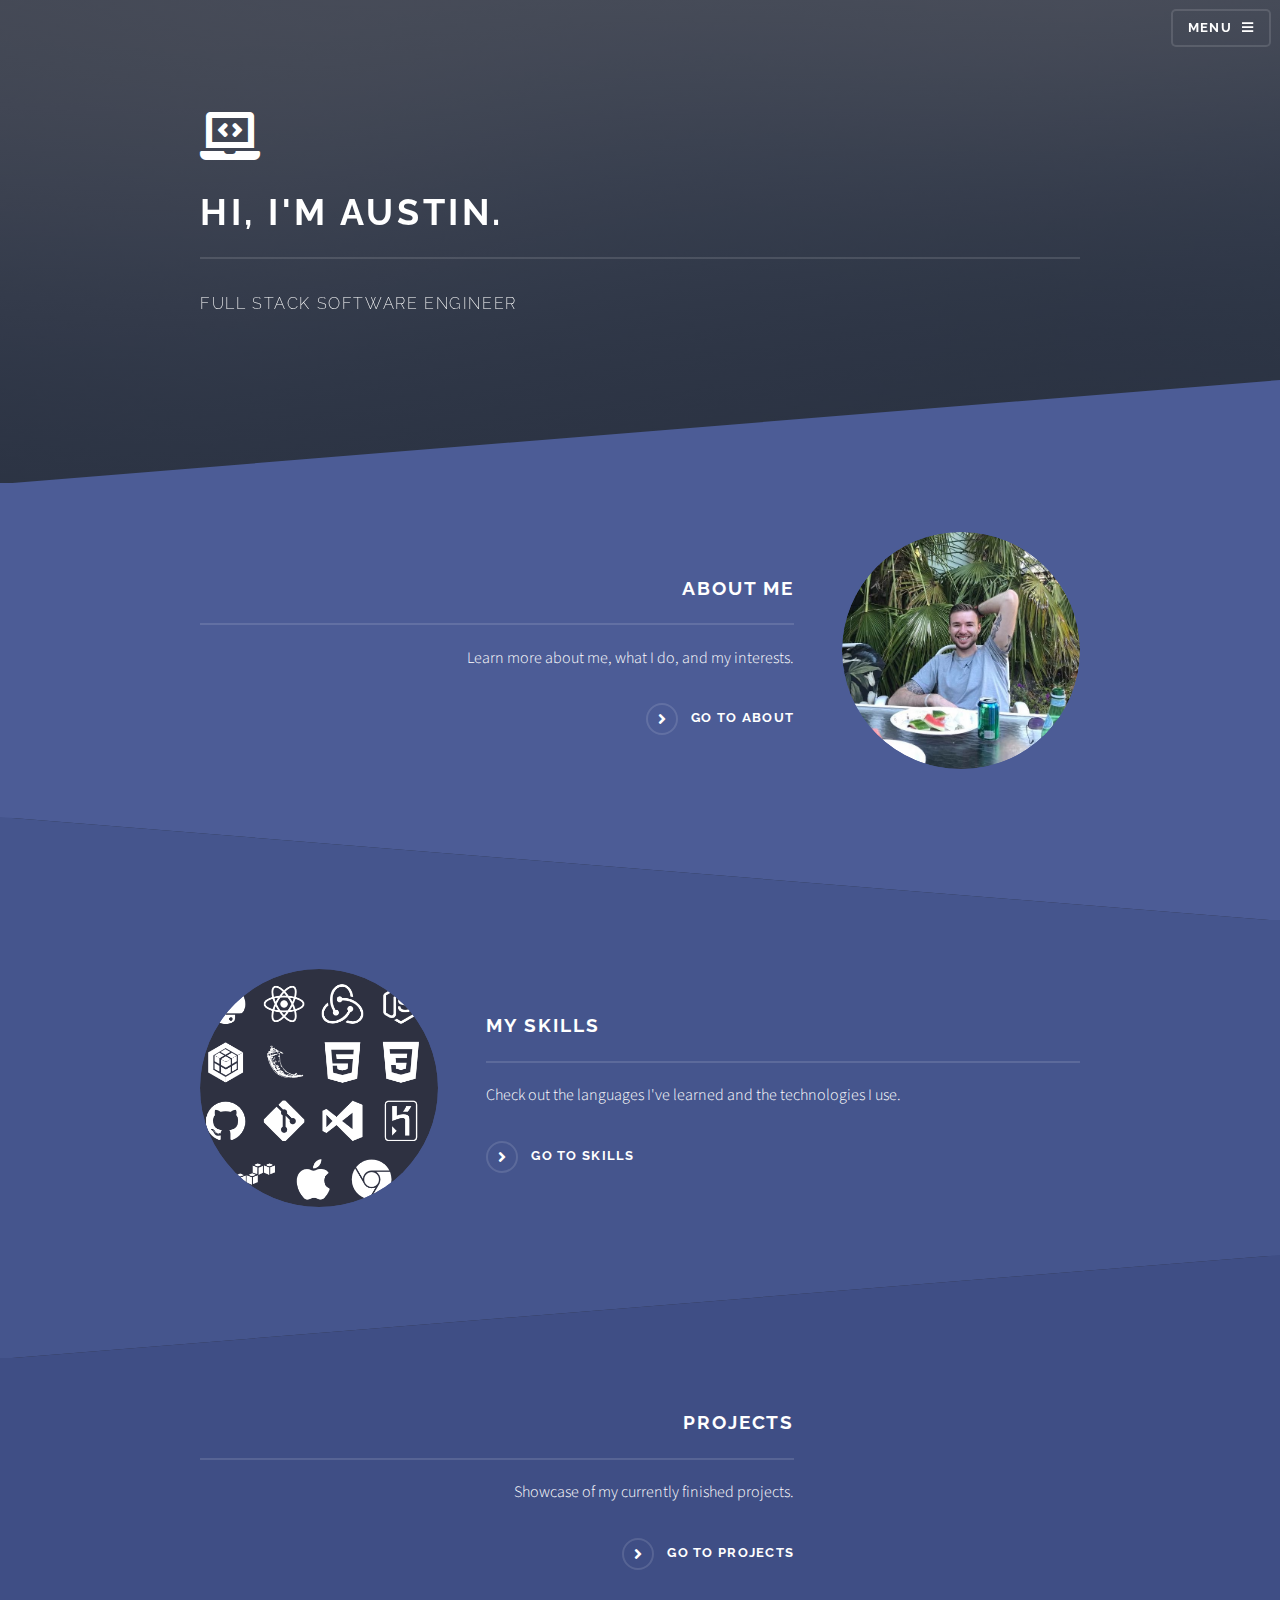
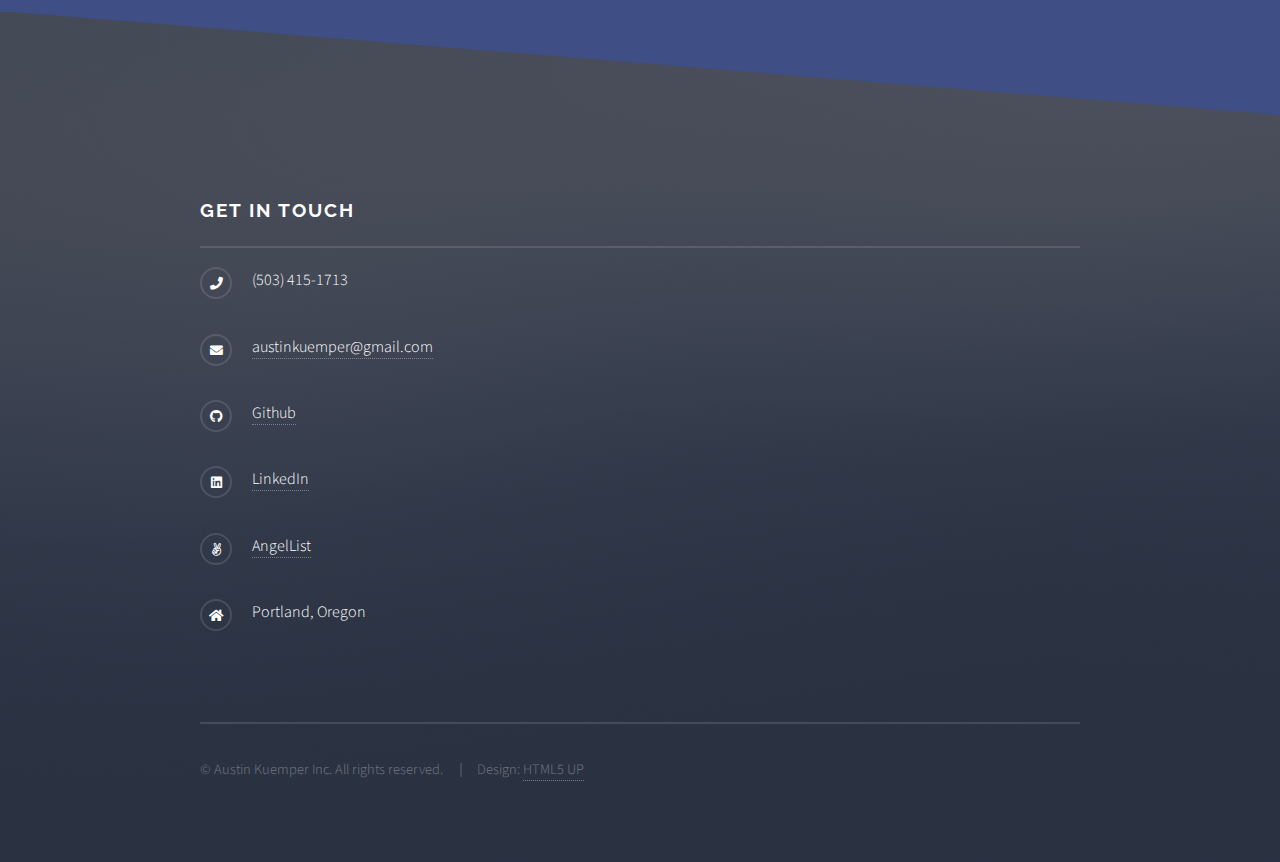
==== commit 97dfe4ab: "changed links" ====
--- a/index.html
+++ b/index.html
@@ -60,15 +60,15 @@
         <!-- One -->
         <section id="one" class="wrapper spotlight style1">
           <div class="inner">
-            <a href="about.html" class="image"
-              ><img src="images/IMG_3576.jpg" alt=""
+            <a href="/about" class="image"
+              ><img src="images/IMG_3576.JPG" alt=""
             /></a>
             <div class="content">
               <h2 class="major">About Me</h2>
               <p>
 								Learn more about me, what I do, and my interests.
 							</p>
-              <a href="about.html" class="special">Go To About</a>
+              <a href="/about" class="special">Go To About</a>
             </div>
           </div>
         </section>
@@ -76,13 +76,13 @@
         <!-- Two -->
         <section id="two" class="wrapper alt spotlight style2">
           <div class="inner">
-            <a href="skills.html" class="image"><img src="images/skills.png" alt="" /></a>
+            <a href="/skills/" class="image"><img src="images/skills.png" alt="" /></a>
             <div class="content">
               <h2 class="major">My Skills</h2>
               <p>
                 Check out the languages I've learned and the technologies I use.
               </p>
-              <a href="skills.html" class="special">Go To Skills</a>
+              <a href="/skills/" class="special">Go To Skills</a>
             </div>
           </div>
         </section>
@@ -90,13 +90,13 @@
         <!-- Three -->
         <section id="three" class="wrapper spotlight style3">
           <div class="inner">
-            <a href="projects.html" class="image"><img src="images/projects-collage.png" alt="" /></a>
+            <a href="/projects" class="image"><img src="images/projects-collage.png" alt="" /></a>
             <div class="content">
               <h2 class="major">Projects</h2>
               <p>
                 Showcase of my currently finished projects.
               </p>
-              <a href="projects.html" class="special">Go To Projects</a>
+              <a href="/projects" class="special">Go To Projects</a>
             </div>
           </div>
         </section>
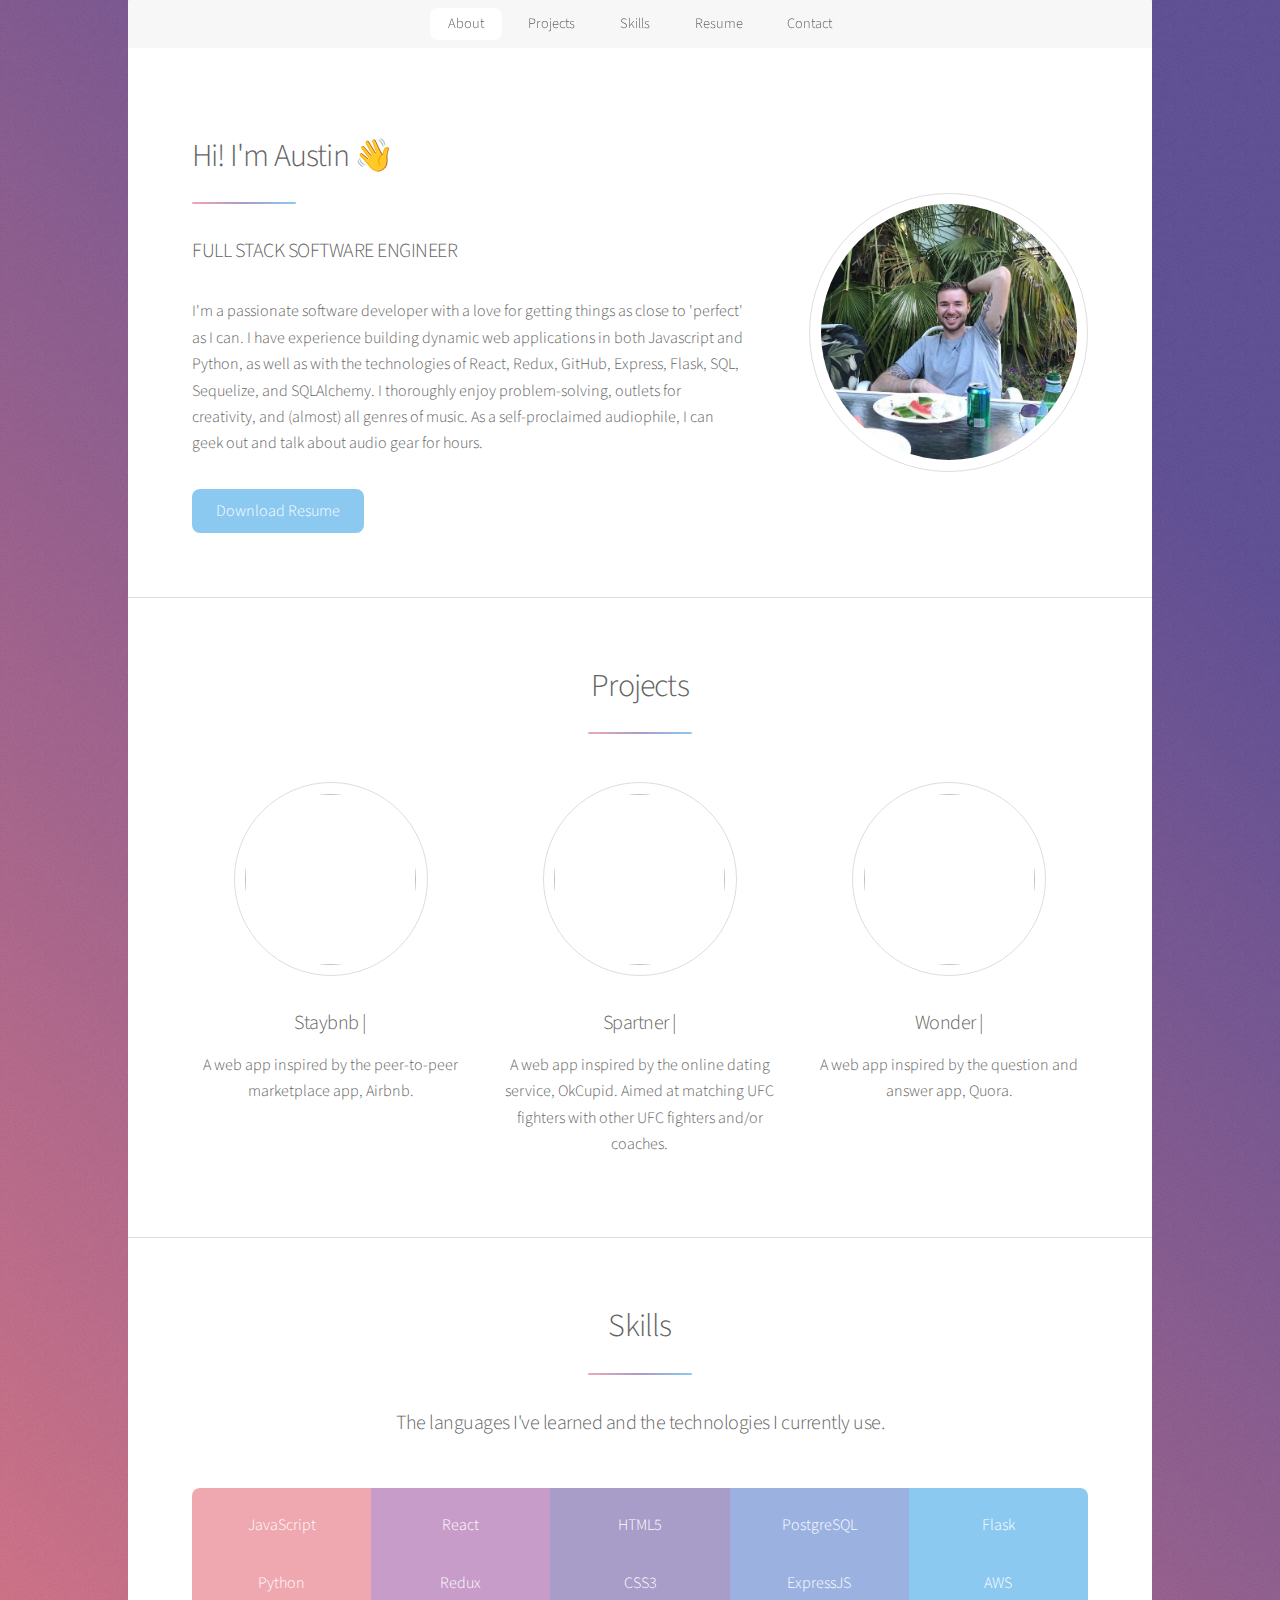
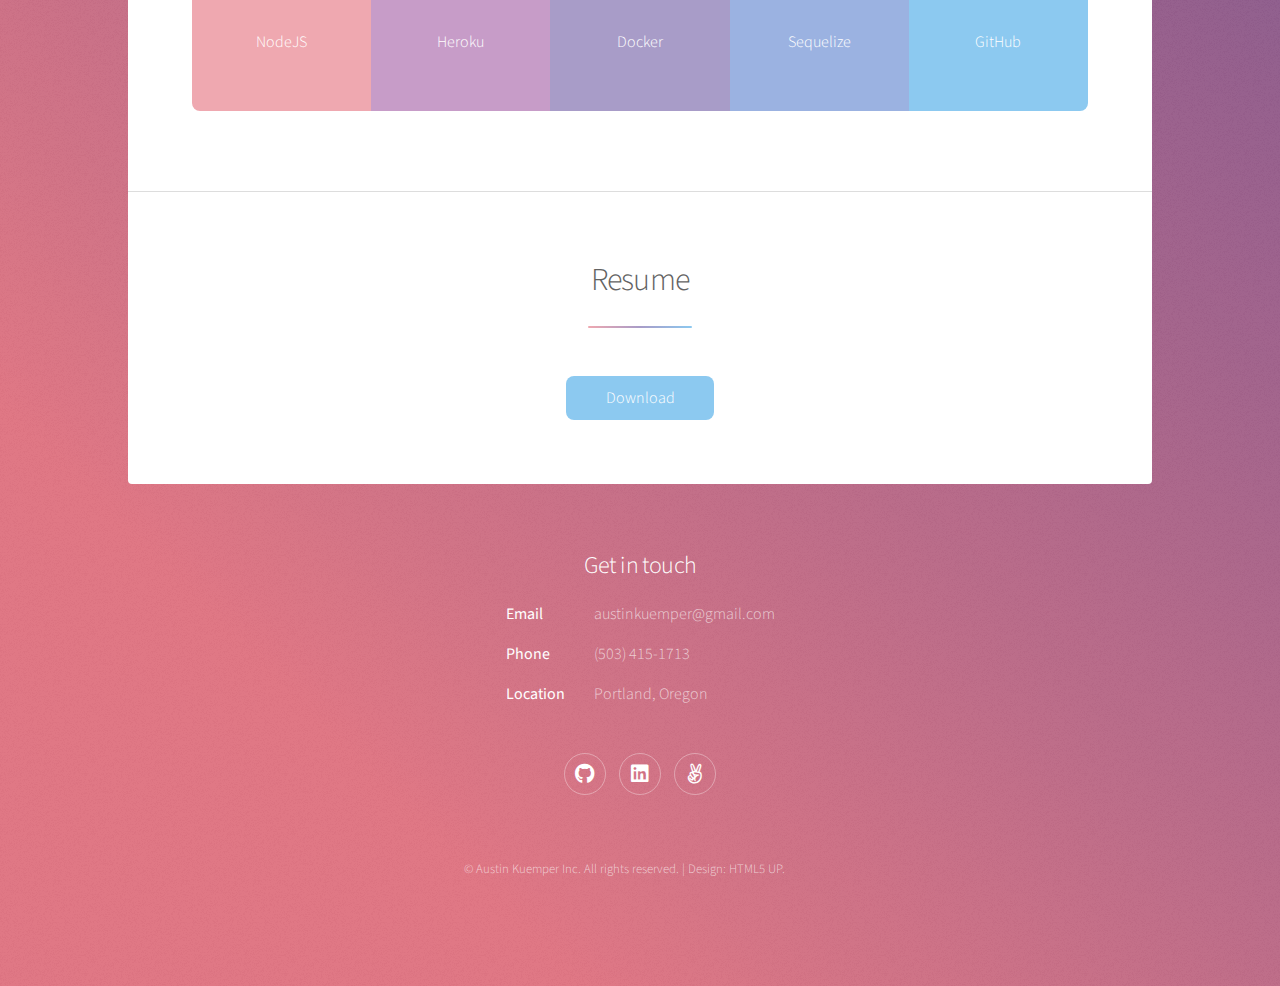
==== commit d2e825a5: "initial" ====
--- a/index.html
+++ b/index.html
@@ -1,145 +1,359 @@
 <!DOCTYPE html>
 <!--
-	Solid State by HTML5 UP
+	Stellar by HTML5 UP
 	html5up.net | @ajlkn
 	Free for personal and commercial use under the CCA 3.0 license (html5up.net/license)
 -->
 <html>
   <head>
-    <title>Austin Kuemper</title>
+    <title>Stellar by HTML5 UP</title>
     <meta charset="utf-8" />
     <meta
       name="viewport"
       content="width=device-width, initial-scale=1, user-scalable=no"
     />
     <link rel="stylesheet" href="assets/css/main.css" />
+    <link
+      rel="stylesheet"
+      href="https://cdn.jsdelivr.net/gh/devicons/devicon@v2.12.0/devicon.min.css"
+    />
     <noscript
       ><link rel="stylesheet" href="assets/css/noscript.css"
     /></noscript>
   </head>
   <body class="is-preload">
-    <!-- Page Wrapper -->
-    <div id="page-wrapper">
+    <!-- Wrapper -->
+    <div id="wrapper">
       <!-- Header -->
-      <header id="header" class="alt">
-        <h1><a href="/">Home</a></h1>
-        <nav>
-          <a href="#menu">Menu</a>
-        </nav>
-      </header>
-
-      <!-- Menu -->
-      <nav id="menu">
-        <div class="inner">
-          <h2>Menu</h2>
-          <ul class="links">
-            <li><a href="/">Home</a></li>
-            <li><a href="/about">About</a></li>
-            <li><a href="/skills">Skills</a></li>
-            <li><a href="/projects">Projects</a></li>
-            <li><a href="./resume/Austin_Kuemper_Resume.pdf" download="austin_kuemper_resume">Resume</a></li>
-            <li><a href="https://github.com/AKuemper">GitHub</a></li>
-            <li><a href="https://www.linkedin.com/in/austinkuemper/">LinkedIn</a></li>
-            <li><a href="https://angel.co/u/austin-kuemper">AngelList</a></li>
+      <!-- <header id="header" class="alt">
+        <span class="logo"><img src="images/logo.svg" alt="" /></span>
+        <h1>Hi. I'm Austin.</h1>
+        <p>FULL STACK SOFTWARE ENGINEER</p>
+      </header> -->
+
+      <!-- Nav -->
+      <nav id="nav">
+        <ul>
+          <li><a href="#about" class="active">About</a></li>
+          <li><a href="#first">Projects</a></li>
+          <li><a href="#second">Skills</a></li>
+          <li><a href="#resume">Resume</a></li>
+          <li><a href="#footer">Contact</a></li>
+        </ul>
+      </nav>
+
+      <!-- Main -->
+      <div id="main">
+        <!-- Introduction -->
+        <section id="about" class="main">
+          <div class="spotlight">
+            <div class="content">
+              <header class="major">
+                <h2>
+                  Hi! I'm Austin 👋
+                  <h3>FULL STACK SOFTWARE ENGINEER</h3>
+                </h2>
+              </header>
+              <p>
+                I'm a passionate software developer with a love for getting
+                things as close to 'perfect' as I can. I have experience
+                building dynamic web applications in both Javascript and Python,
+                as well as with the technologies of React, Redux, GitHub,
+                Express, Flask, SQL, Sequelize, and SQLAlchemy. I thoroughly
+                enjoy problem-solving, outlets for creativity, and (almost) all
+                genres of music. As a self-proclaimed audiophile, I can geek out
+                and talk about audio gear for hours.
+              </p>
+              <ul class="actions">
+                <li>
+                  <a
+                    href="/resume/Austin_Kuemper_Resume.pdf"
+                    target="_blank"
+                    class="primary button"
+                    >Download Resume</a
+                  >
+                </li>
+              </ul>
+            </div>
+            <span class="image"><img src="images/IMG_3576.JPG" alt="" /></span>
+          </div>
+        </section>
+
+        <!-- First Section -->
+        <section id="first" class="main special">
+          <header class="major">
+            <h2>Projects</h2>
+          </header>
+          <ul class="features">
+            <li>
+              <span class="icon major style3"
+                ><a
+                  href="https://staybnb2.herokuapp.com/"
+                  target="_blank"
+                  class="ak_link"
+                  ><img
+                    class="ak_image"
+                    src="/images/staybnbGif2.gif"
+                    alt="" /></a
+              ></span>
+              <h3>
+                <a
+                  class="ak_link2"
+                  href="https://staybnb2.herokuapp.com/"
+                  target="_blank"
+                  >Staybnb</a
+                >
+                |
+                <a
+                  class="ak_link2"
+                  href="https://github.com/AKuemper/staybnb"
+                  target="_blank"
+                  ><i class="devicon-github-original ak_github_icon"></i>
+                </a>
+              </h3>
+              <p>
+                A web app inspired by the peer-to-peer marketplace app, Airbnb.
+              </p>
+            </li>
+            <li>
+              <span class="icon major style3"
+                ><a
+                  href="https://spartner.herokuapp.com/"
+                  target="_blank"
+                  class="ak_link"
+                  ><img
+                    class="ak_image"
+                    src="/images/spartnerGif.gif"
+                    alt="" /></a
+              ></span>
+              <h3>
+                <a
+                  href="https://spartner.herokuapp.com/"
+                  target="_blank"
+                  class="ak_link2"
+                  >Spartner</a
+                >
+                |
+                <a
+                  class="ak_link2"
+                  href="https://github.com/Jubintgh/Spartner"
+                  target="_blank"
+                  ><i class="devicon-github-original ak_github_icon"></i>
+                </a>
+              </h3>
+              <p>
+                A web app inspired by the online dating service, OkCupid. Aimed
+                at matching UFC fighters with other UFC fighters and/or coaches.
+              </p>
+            </li>
+            <li>
+              <span class="icon major style3"
+                ><a
+                  href="https://ak-wonder.herokuapp.com/"
+                  target="_blank"
+                  class="ak_link"
+                  ><img
+                    class="ak_image"
+                    src="/images/wonderGif.gif"
+                    alt="" /></a
+              ></span>
+              <h3>
+                <a
+                  href="https://ak-wonder.herokuapp.com/"
+                  target="_blank"
+                  class="ak_link2"
+                  >Wonder</a
+                >
+                |
+                <a
+                  class="ak_link2"
+                  href="https://github.com/AKuemper/wonder"
+                  target="_blank"
+                  ><i class="devicon-github-original ak_github_icon"></i>
+                </a>
+              </h3>
+              <p>A web app inspired by the question and answer app, Quora.</p>
+            </li>
           </ul>
-          <a href="#" class="close">Close</a>
-        </div>
-      </nav>
-
-      <!-- Banner -->
-      <section id="banner">
-        <div class="inner">
-          <div class="logo"><span class="fas fa-laptop-code fa-3x"></span></div>
-          <h2>Hi, I'm Austin.</h2>
-          <p>Full Stack Software Engineer</p>
-        </div>
-      </section>
-
-      <!-- Wrapper -->
-      <section id="wrapper">
-        <!-- One -->
-        <section id="one" class="wrapper spotlight style1">
-          <div class="inner">
-            <a href="/about" class="image"
-              ><img src="images/IMG_3576.JPG" alt=""
-            /></a>
-            <div class="content">
-              <h2 class="major">About Me</h2>
-              <p>
-								Learn more about me, what I do, and my interests.
-							</p>
-              <a href="/about" class="special">Go To About</a>
-            </div>
-          </div>
-        </section>
-
-        <!-- Two -->
-        <section id="two" class="wrapper alt spotlight style2">
-          <div class="inner">
-            <a href="/skills/" class="image"><img src="images/skills.png" alt="" /></a>
-            <div class="content">
-              <h2 class="major">My Skills</h2>
-              <p>
-                Check out the languages I've learned and the technologies I use.
-              </p>
-              <a href="/skills/" class="special">Go To Skills</a>
-            </div>
-          </div>
-        </section>
-
-        <!-- Three -->
-        <section id="three" class="wrapper spotlight style3">
-          <div class="inner">
-            <a href="/projects" class="image"><img src="images/projects-collage.png" alt="" /></a>
-            <div class="content">
-              <h2 class="major">Projects</h2>
-              <p>
-                Showcase of my currently finished projects.
-              </p>
-              <a href="/projects" class="special">Go To Projects</a>
-            </div>
-          </div>
-        </section>
+          <!-- <footer class="major"> -->
+          <!-- <ul class="actions special">
+              <li><a href="generic.html" class="button">Learn More</a></li>
+            </ul> -->
+          <!-- </footer> -->
+        </section>
+
+        <!-- Second Section -->
+        <section id="second" class="main special">
+          <header class="major">
+            <h2>Skills</h2>
+            <p>
+              The languages I've learned and the technologies I currently use.
+            </p>
+          </header>
+          <ul class="statistics">
+            <li class="style1">
+              <span class="icon solid">
+                <i
+                  class="skill-icon devicon-javascript-plain"
+                  alt="JavaScript"
+                ></i>
+                <p>JavaScript</p>
+                <i class="skill-icon devicon-python-plain" alt="Python"></i>
+                <p>Python</p>
+                <i class="skill-icon devicon-nodejs-plain" alt="NodeJS"></i>
+                <p>NodeJS</p>
+              </span>
+            </li>
+            <li class="style2">
+              <span class="icon solid">
+                <i class="skill-icon devicon-react-original" alt="React"></i>
+                <p>React</p>
+                <i class="skill-icon devicon-redux-original" alt="Redux"></i>
+                <p>Redux</p>
+                <i class="skill-icon devicon-heroku-original" alt="Heroku"></i>
+                <p>Heroku</p>
+              </span>
+            </li>
+            <li class="style3">
+              <span class="icon solid">
+                <i class="skill-icon devicon-html5-plain" alt="HTML5"></i>
+                <p>HTML5</p>
+                <i class="skill-icon devicon-css3-plain" alt="CSS3"></i>
+                <p>CSS3</p>
+                <i class="skill-icon devicon-docker-plain" alt="Docker"></i>
+                <p>Docker</p>
+              </span>
+            </li>
+            <li class="style4">
+              <span class="icon solid">
+                <i
+                  class="skill-icon devicon-postgresql-plain"
+                  alt="PostgreSQL"
+                ></i>
+                <p>PostgreSQL</p>
+                <i
+                  class="skill-icon devicon-express-original"
+                  alt="ExpressJS"
+                ></i>
+                <p>ExpressJS</p>
+                <i
+                  class="skill-icon devicon-sequelize-plain"
+                  alt="Sequelize"
+                ></i>
+                <p>Sequelize</p>
+              </span>
+            </li>
+            <li class="style5">
+              <span class="icon solid">
+                <i class="skill-icon devicon-flask-original" alt="Flask"></i>
+                <p>Flask</p>
+                <i
+                  class="skill-icon devicon-amazonwebservices-original"
+                  alt="AWS"
+                ></i>
+                <p>AWS</p>
+                <i class="skill-icon devicon-github-original" alt="GitHub"></i>
+                <p>GitHub</p>
+              </span>
+            </li>
+          </ul>
+          <!-- <header class="major">
+            <p>Future technologies to learn</p>
+          </header>
+          <p class="content"></p> -->
+          <!-- <footer class="major">
+            <ul class="actions special">
+              <li><a href="generic.html" class="button">Learn More</a></li>
+            </ul>
+          </footer> -->
+        </section>
+
+        <!-- Get Started -->
+        <section id="resume" class="main special">
+          <header class="major">
+            <h2>Resume</h2>
+          </header>
+          <footer class="major">
+            <ul class="actions special">
+              <li>
+                <a
+                  href="/resume/Austin_Kuemper_Resume.pdf"
+                  target="_blank"
+                  class="button primary"
+                  >Download</a
+                >
+              </li>
+            </ul>
+          </footer>
+        </section>
+      </div>
 
       <!-- Footer -->
-      <section id="footer">
-        <div class="inner">
-          <h2 class="major">Get in touch</h2>
-          <!-- <p>
-            You can reach me by any of the below resources!
-          </p> -->
-          <ul class="contact">
-
-            <li class="icon solid fa-phone">(503) 415-1713</li>
-            <li class="icon solid fa-envelope">
-              <a href="mailto:austinkuemper@gmail.com"
+      <footer id="footer" class="ak_footer">
+        <!-- <section>
+          <h2>Aliquam sed mauris</h2>
+          <p>
+            Sed lorem ipsum dolor sit amet et nullam consequat feugiat consequat
+            magna adipiscing tempus etiam dolore veroeros. eget dapibus mauris.
+            Cras aliquet, nisl ut viverra sollicitudin, ligula erat egestas
+            velit, vitae tincidunt odio.
+          </p>
+          <ul class="actions">
+            <li><a href="generic.html" class="button">Learn More</a></li>
+          </ul>
+        </section> -->
+        <section class="ak_contact">
+          <h2>Get in touch</h2>
+          <dl class="alt">
+            <dt>Email</dt>
+            <dd>
+              <a class="ak_link2" href="mailto:austinkuemper@gmail.com"
                 >austinkuemper@gmail.com</a
               >
-            </li>
-            <li class="icon brands fa-github">
-              <a href="https://github.com/AKuemper" target="_blank">Github</a>
-            </li>
-            <li class="icon brands fa-linkedin">
-              <a href="https://www.linkedin.com/in/austinkuemper/" target="_blank">LinkedIn</a>
-            </li>
-            <li class="icon brands fa-angellist">
-              <a href="https://angel.co/u/austin-kuemper" target="_blank">AngelList</a>
-            </li>
-            <li class="icon solid fa-home">
-             Portland, Oregon
+            </dd>
+            <dt>Phone</dt>
+            <dd>(503) 415-1713</dd>
+            <dt>Location</dt>
+            <dd>Portland, Oregon</dd>
+          </dl>
+          <ul class="icons">
+            <li>
+              <a
+                class="icon brands fa-github alt"
+                href="https://github.com/AKuemper"
+                target="_blank"
+                ><span class="label">GitHub</span></a
+              >
+            </li>
+            <li>
+              <a
+                class="icon brands fa-linkedin alt"
+                href="https://www.linkedin.com/in/austinkuemper/"
+                target="_blank"
+                ><span class="label">LinkedIn</span></a
+              >
+            </li>
+            <li>
+              <a
+                class="icon brands fa-angellist alt"
+                href="https://angel.co/u/austin-kuemper"
+                target="_blank"
+                ><span class="label">AngelList</span></a
+              >
             </li>
           </ul>
-          <ul class="copyright">
-            <li>&copy; Austin Kuemper Inc. All rights reserved.</li>
-            <li>Design: <a href="http://html5up.net">HTML5 UP</a></li>
-          </ul>
-        </div>
-      </section>
+        </section>
+        <p class="copyright">
+          &copy; Austin Kuemper Inc. All rights reserved. | Design:
+          <a class="ak_link2" href="https://html5up.net">HTML5 UP</a>.
+        </p>
+      </footer>
     </div>
 
     <!-- Scripts -->
     <script src="assets/js/jquery.min.js"></script>
     <script src="assets/js/jquery.scrollex.min.js"></script>
+    <script src="assets/js/jquery.scrolly.min.js"></script>
     <script src="assets/js/browser.min.js"></script>
     <script src="assets/js/breakpoints.min.js"></script>
     <script src="assets/js/util.js"></script>
--- a/assets/css/main.css
+++ b/assets/css/main.css
@@ -1,8 +1,8 @@
 @import url(fontawesome-all.min.css);
-@import url('https://fonts.googleapis.com/css?family=Raleway:200,700|Source+Sans+Pro:300,600,300italic,600italic');
+@import 'https://fonts.googleapis.com/css?family=Source+Sans+Pro:300,400';
 
 /*
-	Solid State by HTML5 UP
+	Stellar by HTML5 UP
 	html5up.net | @ajlkn
 	Free for personal and commercial use under the CCA 3.0 license (html5up.net/license)
 */
@@ -188,16 +188,15 @@
 }
 
 body {
-  background-color: #2e3141;
-  background-image: linear-gradient(
-      to top,
-      rgba(46, 49, 65, 0.8),
-      rgba(46, 49, 65, 0.8)
-    ),
-    url('../../images/bg.jpg');
-  background-size: auto, cover;
-  background-attachment: fixed, fixed;
-  background-position: center, center;
+  background-color: #935d8c;
+  background-image: url('images/overlay.png'),
+    -moz-linear-gradient(45deg, #e37682 15%, #5f4d93 85%);
+  background-image: url('images/overlay.png'),
+    -webkit-linear-gradient(45deg, #e37682 15%, #5f4d93 85%);
+  background-image: url('images/overlay.png'),
+    -ms-linear-gradient(45deg, #e37682 15%, #5f4d93 85%);
+  background-image: url('images/overlay.png'),
+    linear-gradient(45deg, #e37682 15%, #5f4d93 85%);
 }
 
 body.is-preload *,
@@ -215,13 +214,17 @@
 
 /* Type */
 
+body {
+  background-color: #935d8c;
+  color: rgba(255, 255, 255, 0.65);
+}
+
 body,
 input,
 select,
 textarea {
-  color: #ffffff;
   font-family: 'Source Sans Pro', Helvetica, sans-serif;
-  font-size: 16.5pt;
+  font-size: 17pt;
   font-weight: 300;
   line-height: 1.65;
 }
@@ -231,7 +234,7 @@
   input,
   select,
   textarea {
-    font-size: 13pt;
+    font-size: 14pt;
   }
 }
 
@@ -244,105 +247,32 @@
   }
 }
 
-@media screen and (max-width: 980px) {
+@media screen and (max-width: 360px) {
   body,
   input,
   select,
   textarea {
-    font-size: 12pt;
-  }
-}
-
-@media screen and (max-width: 736px) {
-  body,
-  input,
-  select,
-  textarea {
-    font-size: 12pt;
-  }
-}
-
-@media screen and (max-width: 480px) {
-  body,
-  input,
-  select,
-  textarea {
-    font-size: 12pt;
+    font-size: 11pt;
   }
 }
 
 a {
-  -moz-transition: color 0.2s ease-in-out, border-bottom-color 0.2s ease-in-out;
-  -webkit-transition: color 0.2s ease-in-out,
-    border-bottom-color 0.2s ease-in-out;
-  -ms-transition: color 0.2s ease-in-out, border-bottom-color 0.2s ease-in-out;
-  transition: color 0.2s ease-in-out, border-bottom-color 0.2s ease-in-out;
-  border-bottom: dotted 1px rgba(255, 255, 255, 0.35);
-  color: #ffffff;
+  -moz-transition: color 0.2s ease, border-bottom 0.2s ease;
+  -webkit-transition: color 0.2s ease, border-bottom 0.2s ease;
+  -ms-transition: color 0.2s ease, border-bottom 0.2s ease;
+  transition: color 0.2s ease, border-bottom 0.2s ease;
   text-decoration: none;
+  border-bottom: dotted 1px;
+  color: inherit;
 }
 
 a:hover {
   border-bottom-color: transparent;
-  color: #ffffff !important;
-}
-
-a.special:not(.button) {
-  text-decoration: none;
-  border-bottom: 0;
-  display: block;
-  font-family: Raleway, Helvetica, sans-serif;
-  font-size: 0.8em;
-  font-weight: 700;
-  letter-spacing: 0.1em;
-  margin: 0 0 2em 0;
-  text-transform: uppercase;
-}
-
-a.special:not(.button):before {
-  -moz-osx-font-smoothing: grayscale;
-  -webkit-font-smoothing: antialiased;
-  display: inline-block;
-  font-style: normal;
-  font-variant: normal;
-  text-rendering: auto;
-  line-height: 1;
-  text-transform: none !important;
-  font-family: 'Font Awesome 5 Free';
-  font-weight: 900;
-}
-
-a.special:not(.button):before {
-  -moz-transition: background-color 0.2s ease-in-out;
-  -webkit-transition: background-color 0.2s ease-in-out;
-  -ms-transition: background-color 0.2s ease-in-out;
-  transition: background-color 0.2s ease-in-out;
-  border-radius: 100%;
-  border: solid 2px rgba(255, 255, 255, 0.125);
-  content: '\f105';
-  display: inline-block;
-  font-size: 1.25em;
-  height: 2em;
-  line-height: 1.75em;
-  margin-right: 0.85em;
-  text-align: center;
-  text-indent: 0.15em;
-  vertical-align: middle;
-  width: 2em;
-}
-
-a.special:not(.button):hover:before {
-  background-color: rgba(255, 255, 255, 0.025);
-}
-
-a.special:not(.button):active:before {
-  background-color: rgba(255, 255, 255, 0.075);
 }
 
 strong,
 b {
-  color: #ffffff;
-  font-weight: 600;
+  font-weight: 400;
 }
 
 em,
@@ -352,6 +282,18 @@
 
 p {
   margin: 0 0 2em 0;
+}
+
+p.content {
+  -moz-columns: 20em 2;
+  -webkit-columns: 20em 2;
+  -ms-columns: 20em 2;
+  columns: 20em 2;
+  -moz-column-gap: 2em;
+  -webkit-column-gap: 2em;
+  -ms-column-gap: 2em;
+  column-gap: 2em;
+  text-align: justify;
 }
 
 h1,
@@ -360,12 +302,10 @@
 h4,
 h5,
 h6 {
-  color: #ffffff;
-  font-family: Raleway, Helvetica, sans-serif;
-  font-weight: 700;
-  letter-spacing: 0.1em;
-  margin: 0 0 1em 0;
-  text-transform: uppercase;
+  font-weight: 300;
+  line-height: 1.5;
+  margin: 0 0 0.7em 0;
+  letter-spacing: -0.025em;
 }
 
 h1 a,
@@ -376,42 +316,27 @@
 h6 a {
   color: inherit;
   text-decoration: none;
-  border-bottom: 0;
-}
-
-h1 span,
-h2 span,
-h3 span,
-h4 span,
-h5 span,
-h6 span {
-  font-weight: 200;
-}
-
-h1.major,
-h2.major,
-h3.major,
-h4.major,
-h5.major,
-h6.major {
-  padding-bottom: 1em;
-  border-bottom: solid 2px rgba(255, 255, 255, 0.125);
+}
+
+h1 {
+  font-size: 2.5em;
+  line-height: 1.2;
 }
 
 h2 {
-  font-size: 1.2em;
+  font-size: 1.5em;
 }
 
 h3 {
+  font-size: 1.25em;
+}
+
+h4 {
+  font-size: 1.1em;
+}
+
+h5 {
   font-size: 0.9em;
-}
-
-h4 {
-  font-size: 0.7em;
-}
-
-h5 {
-  font-size: 0.7em;
 }
 
 h6 {
@@ -419,12 +344,8 @@
 }
 
 @media screen and (max-width: 736px) {
-  h2 {
-    font-size: 1em;
-  }
-
-  h3 {
-    font-size: 0.8em;
+  h1 {
+    font-size: 2em;
   }
 }
 
@@ -441,16 +362,15 @@
 }
 
 blockquote {
-  border-left: solid 4px rgba(255, 255, 255, 0.125);
+  border-left: solid 4px;
   font-style: italic;
   margin: 0 0 2em 0;
   padding: 0.5em 0 0.5em 2em;
 }
 
 code {
-  background: rgba(255, 255, 255, 0.025);
-  border-radius: 5px;
-  border: solid 2px rgba(255, 255, 255, 0.125);
+  border-radius: 8px;
+  border: solid 1px;
   font-family: 'Courier New', monospace;
   font-size: 0.9em;
   margin: 0 0.25em;
@@ -466,19 +386,19 @@
 
 pre code {
   display: block;
-  line-height: 1.75em;
+  line-height: 1.75;
   padding: 1em 1.5em;
   overflow-x: auto;
 }
 
 hr {
   border: 0;
-  border-bottom: solid 2px rgba(255, 255, 255, 0.125);
-  margin: 2.5em 0;
+  border-bottom: solid 1px;
+  margin: 2em 0;
 }
 
 hr.major {
-  margin: 4em 0;
+  margin: 3em 0;
 }
 
 .align-left {
@@ -491,6 +411,43 @@
 
 .align-right {
   text-align: right;
+}
+
+input,
+select,
+textarea {
+  color: #ffffff;
+}
+
+a:hover {
+  color: #ffffff;
+}
+
+strong,
+b {
+  color: #ffffff;
+}
+
+h1,
+h2,
+h3,
+h4,
+h5,
+h6 {
+  color: #ffffff;
+}
+
+blockquote {
+  border-left-color: rgba(255, 255, 255, 0.35);
+}
+
+code {
+  background: rgba(255, 255, 255, 0.075);
+  border-color: rgba(255, 255, 255, 0.35);
+}
+
+hr {
+  border-bottom-color: rgba(255, 255, 255, 0.35);
 }
 
 /* Row */
@@ -653,87 +610,87 @@
 
 .row.gtr-25 {
   margin-top: 0;
-  margin-left: -0.4375em;
+  margin-left: -0.375em;
 }
 
 .row.gtr-25 > * {
-  padding: 0 0 0 0.4375em;
+  padding: 0 0 0 0.375em;
 }
 
 .row.gtr-25.gtr-uniform {
-  margin-top: -0.4375em;
+  margin-top: -0.375em;
 }
 
 .row.gtr-25.gtr-uniform > * {
-  padding-top: 0.4375em;
+  padding-top: 0.375em;
 }
 
 .row.gtr-50 {
   margin-top: 0;
-  margin-left: -0.875em;
+  margin-left: -0.75em;
 }
 
 .row.gtr-50 > * {
-  padding: 0 0 0 0.875em;
+  padding: 0 0 0 0.75em;
 }
 
 .row.gtr-50.gtr-uniform {
-  margin-top: -0.875em;
+  margin-top: -0.75em;
 }
 
 .row.gtr-50.gtr-uniform > * {
-  padding-top: 0.875em;
+  padding-top: 0.75em;
 }
 
 .row {
   margin-top: 0;
-  margin-left: -1.75em;
+  margin-left: -1.5em;
 }
 
 .row > * {
-  padding: 0 0 0 1.75em;
+  padding: 0 0 0 1.5em;
 }
 
 .row.gtr-uniform {
-  margin-top: -1.75em;
+  margin-top: -1.5em;
 }
 
 .row.gtr-uniform > * {
-  padding-top: 1.75em;
+  padding-top: 1.5em;
 }
 
 .row.gtr-150 {
   margin-top: 0;
-  margin-left: -2.625em;
+  margin-left: -2.25em;
 }
 
 .row.gtr-150 > * {
-  padding: 0 0 0 2.625em;
+  padding: 0 0 0 2.25em;
 }
 
 .row.gtr-150.gtr-uniform {
-  margin-top: -2.625em;
+  margin-top: -2.25em;
 }
 
 .row.gtr-150.gtr-uniform > * {
-  padding-top: 2.625em;
+  padding-top: 2.25em;
 }
 
 .row.gtr-200 {
   margin-top: 0;
-  margin-left: -3.5em;
+  margin-left: -3em;
 }
 
 .row.gtr-200 > * {
-  padding: 0 0 0 3.5em;
+  padding: 0 0 0 3em;
 }
 
 .row.gtr-200.gtr-uniform {
-  margin-top: -3.5em;
+  margin-top: -3em;
 }
 
 .row.gtr-200.gtr-uniform > * {
-  padding-top: 3.5em;
+  padding-top: 3em;
 }
 
 @media screen and (max-width: 1680px) {
@@ -895,87 +852,87 @@
 
   .row.gtr-25 {
     margin-top: 0;
-    margin-left: -0.4375em;
+    margin-left: -0.375em;
   }
 
   .row.gtr-25 > * {
-    padding: 0 0 0 0.4375em;
+    padding: 0 0 0 0.375em;
   }
 
   .row.gtr-25.gtr-uniform {
-    margin-top: -0.4375em;
+    margin-top: -0.375em;
   }
 
   .row.gtr-25.gtr-uniform > * {
-    padding-top: 0.4375em;
+    padding-top: 0.375em;
   }
 
   .row.gtr-50 {
     margin-top: 0;
-    margin-left: -0.875em;
+    margin-left: -0.75em;
   }
 
   .row.gtr-50 > * {
-    padding: 0 0 0 0.875em;
+    padding: 0 0 0 0.75em;
   }
 
   .row.gtr-50.gtr-uniform {
-    margin-top: -0.875em;
+    margin-top: -0.75em;
   }
 
   .row.gtr-50.gtr-uniform > * {
-    padding-top: 0.875em;
+    padding-top: 0.75em;
   }
 
   .row {
     margin-top: 0;
-    margin-left: -1.75em;
+    margin-left: -1.5em;
   }
 
   .row > * {
-    padding: 0 0 0 1.75em;
+    padding: 0 0 0 1.5em;
   }
 
   .row.gtr-uniform {
-    margin-top: -1.75em;
+    margin-top: -1.5em;
   }
 
   .row.gtr-uniform > * {
-    padding-top: 1.75em;
+    padding-top: 1.5em;
   }
 
   .row.gtr-150 {
     margin-top: 0;
-    margin-left: -2.625em;
+    margin-left: -2.25em;
   }
 
   .row.gtr-150 > * {
-    padding: 0 0 0 2.625em;
+    padding: 0 0 0 2.25em;
   }
 
   .row.gtr-150.gtr-uniform {
-    margin-top: -2.625em;
+    margin-top: -2.25em;
   }
 
   .row.gtr-150.gtr-uniform > * {
-    padding-top: 2.625em;
+    padding-top: 2.25em;
   }
 
   .row.gtr-200 {
     margin-top: 0;
-    margin-left: -3.5em;
+    margin-left: -3em;
   }
 
   .row.gtr-200 > * {
-    padding: 0 0 0 3.5em;
+    padding: 0 0 0 3em;
   }
 
   .row.gtr-200.gtr-uniform {
-    margin-top: -3.5em;
+    margin-top: -3em;
   }
 
   .row.gtr-200.gtr-uniform > * {
-    padding-top: 3.5em;
+    padding-top: 3em;
   }
 }
 
@@ -1138,87 +1095,87 @@
 
   .row.gtr-25 {
     margin-top: 0;
-    margin-left: -0.4375em;
+    margin-left: -0.375em;
   }
 
   .row.gtr-25 > * {
-    padding: 0 0 0 0.4375em;
+    padding: 0 0 0 0.375em;
   }
 
   .row.gtr-25.gtr-uniform {
-    margin-top: -0.4375em;
+    margin-top: -0.375em;
   }
 
   .row.gtr-25.gtr-uniform > * {
-    padding-top: 0.4375em;
+    padding-top: 0.375em;
   }
 
   .row.gtr-50 {
     margin-top: 0;
-    margin-left: -0.875em;
+    margin-left: -0.75em;
   }
 
   .row.gtr-50 > * {
-    padding: 0 0 0 0.875em;
+    padding: 0 0 0 0.75em;
   }
 
   .row.gtr-50.gtr-uniform {
-    margin-top: -0.875em;
+    margin-top: -0.75em;
   }
 
   .row.gtr-50.gtr-uniform > * {
-    padding-top: 0.875em;
+    padding-top: 0.75em;
   }
 
   .row {
     margin-top: 0;
-    margin-left: -1.75em;
+    margin-left: -1.5em;
   }
 
   .row > * {
-    padding: 0 0 0 1.75em;
+    padding: 0 0 0 1.5em;
   }
 
   .row.gtr-uniform {
-    margin-top: -1.75em;
+    margin-top: -1.5em;
   }
 
   .row.gtr-uniform > * {
-    padding-top: 1.75em;
+    padding-top: 1.5em;
   }
 
   .row.gtr-150 {
     margin-top: 0;
-    margin-left: -2.625em;
+    margin-left: -2.25em;
   }
 
   .row.gtr-150 > * {
-    padding: 0 0 0 2.625em;
+    padding: 0 0 0 2.25em;
   }
 
   .row.gtr-150.gtr-uniform {
-    margin-top: -2.625em;
+    margin-top: -2.25em;
   }
 
   .row.gtr-150.gtr-uniform > * {
-    padding-top: 2.625em;
+    padding-top: 2.25em;
   }
 
   .row.gtr-200 {
     margin-top: 0;
-    margin-left: -3.5em;
+    margin-left: -3em;
   }
 
   .row.gtr-200 > * {
-    padding: 0 0 0 3.5em;
+    padding: 0 0 0 3em;
   }
 
   .row.gtr-200.gtr-uniform {
-    margin-top: -3.5em;
+    margin-top: -3em;
   }
 
   .row.gtr-200.gtr-uniform > * {
-    padding-top: 3.5em;
+    padding-top: 3em;
   }
 }
 
@@ -1381,87 +1338,87 @@
 
   .row.gtr-25 {
     margin-top: 0;
-    margin-left: -0.4375em;
+    margin-left: -0.375em;
   }
 
   .row.gtr-25 > * {
-    padding: 0 0 0 0.4375em;
+    padding: 0 0 0 0.375em;
   }
 
   .row.gtr-25.gtr-uniform {
-    margin-top: -0.4375em;
+    margin-top: -0.375em;
   }
 
   .row.gtr-25.gtr-uniform > * {
-    padding-top: 0.4375em;
+    padding-top: 0.375em;
   }
 
   .row.gtr-50 {
     margin-top: 0;
-    margin-left: -0.875em;
+    margin-left: -0.75em;
   }
 
   .row.gtr-50 > * {
-    padding: 0 0 0 0.875em;
+    padding: 0 0 0 0.75em;
   }
 
   .row.gtr-50.gtr-uniform {
-    margin-top: -0.875em;
+    margin-top: -0.75em;
   }
 
   .row.gtr-50.gtr-uniform > * {
-    padding-top: 0.875em;
+    padding-top: 0.75em;
   }
 
   .row {
     margin-top: 0;
-    margin-left: -1.75em;
+    margin-left: -1.5em;
   }
 
   .row > * {
-    padding: 0 0 0 1.75em;
+    padding: 0 0 0 1.5em;
   }
 
   .row.gtr-uniform {
-    margin-top: -1.75em;
+    margin-top: -1.5em;
   }
 
   .row.gtr-uniform > * {
-    padding-top: 1.75em;
+    padding-top: 1.5em;
   }
 
   .row.gtr-150 {
     margin-top: 0;
-    margin-left: -2.625em;
+    margin-left: -2.25em;
   }
 
   .row.gtr-150 > * {
-    padding: 0 0 0 2.625em;
+    padding: 0 0 0 2.25em;
   }
 
   .row.gtr-150.gtr-uniform {
-    margin-top: -2.625em;
+    margin-top: -2.25em;
   }
 
   .row.gtr-150.gtr-uniform > * {
-    padding-top: 2.625em;
+    padding-top: 2.25em;
   }
 
   .row.gtr-200 {
     margin-top: 0;
-    margin-left: -3.5em;
+    margin-left: -3em;
   }
 
   .row.gtr-200 > * {
-    padding: 0 0 0 3.5em;
+    padding: 0 0 0 3em;
   }
 
   .row.gtr-200.gtr-uniform {
-    margin-top: -3.5em;
+    margin-top: -3em;
   }
 
   .row.gtr-200.gtr-uniform > * {
-    padding-top: 3.5em;
+    padding-top: 3em;
   }
 }
 
@@ -1624,87 +1581,87 @@
 
   .row.gtr-25 {
     margin-top: 0;
-    margin-left: -0.3125em;
+    margin-left: -0.25em;
   }
 
   .row.gtr-25 > * {
-    padding: 0 0 0 0.3125em;
+    padding: 0 0 0 0.25em;
   }
 
   .row.gtr-25.gtr-uniform {
-    margin-top: -0.3125em;
+    margin-top: -0.25em;
   }
 
   .row.gtr-25.gtr-uniform > * {
-    padding-top: 0.3125em;
+    padding-top: 0.25em;
   }
 
   .row.gtr-50 {
     margin-top: 0;
-    margin-left: -0.625em;
+    margin-left: -0.5em;
   }
 
   .row.gtr-50 > * {
-    padding: 0 0 0 0.625em;
+    padding: 0 0 0 0.5em;
   }
 
   .row.gtr-50.gtr-uniform {
-    margin-top: -0.625em;
+    margin-top: -0.5em;
   }
 
   .row.gtr-50.gtr-uniform > * {
-    padding-top: 0.625em;
+    padding-top: 0.5em;
   }
 
   .row {
     margin-top: 0;
-    margin-left: -1.25em;
+    margin-left: -1em;
   }
 
   .row > * {
-    padding: 0 0 0 1.25em;
+    padding: 0 0 0 1em;
   }
 
   .row.gtr-uniform {
-    margin-top: -1.25em;
+    margin-top: -1em;
   }
 
   .row.gtr-uniform > * {
-    padding-top: 1.25em;
+    padding-top: 1em;
   }
 
   .row.gtr-150 {
     margin-top: 0;
-    margin-left: -1.875em;
+    margin-left: -1.5em;
   }
 
   .row.gtr-150 > * {
-    padding: 0 0 0 1.875em;
+    padding: 0 0 0 1.5em;
   }
 
   .row.gtr-150.gtr-uniform {
-    margin-top: -1.875em;
+    margin-top: -1.5em;
   }
 
   .row.gtr-150.gtr-uniform > * {
-    padding-top: 1.875em;
+    padding-top: 1.5em;
   }
 
   .row.gtr-200 {
     margin-top: 0;
-    margin-left: -2.5em;
+    margin-left: -2em;
   }
 
   .row.gtr-200 > * {
-    padding: 0 0 0 2.5em;
+    padding: 0 0 0 2em;
   }
 
   .row.gtr-200.gtr-uniform {
-    margin-top: -2.5em;
+    margin-top: -2em;
   }
 
   .row.gtr-200.gtr-uniform > * {
-    padding-top: 2.5em;
+    padding-top: 2em;
   }
 }
 
@@ -1951,254 +1908,190 @@
   }
 }
 
-@media screen and (max-width: 360px) {
-  .row {
-    display: flex;
-    flex-wrap: wrap;
-    box-sizing: border-box;
-    align-items: stretch;
-  }
-
-  .row > * {
-    box-sizing: border-box;
-  }
-
-  .row.gtr-uniform > * > :last-child {
-    margin-bottom: 0;
-  }
-
-  .row.aln-left {
-    justify-content: flex-start;
-  }
-
-  .row.aln-center {
-    justify-content: center;
-  }
-
-  .row.aln-right {
-    justify-content: flex-end;
-  }
-
-  .row.aln-top {
-    align-items: flex-start;
-  }
-
-  .row.aln-middle {
-    align-items: center;
-  }
-
-  .row.aln-bottom {
-    align-items: flex-end;
-  }
-
-  .row > .imp-xxsmall {
-    order: -1;
-  }
-
-  .row > .col-1-xxsmall {
-    width: 8.33333%;
-  }
-
-  .row > .off-1-xxsmall {
-    margin-left: 8.33333%;
-  }
-
-  .row > .col-2-xxsmall {
-    width: 16.66667%;
-  }
-
-  .row > .off-2-xxsmall {
-    margin-left: 16.66667%;
-  }
-
-  .row > .col-3-xxsmall {
-    width: 25%;
-  }
-
-  .row > .off-3-xxsmall {
-    margin-left: 25%;
-  }
-
-  .row > .col-4-xxsmall {
-    width: 33.33333%;
-  }
-
-  .row > .off-4-xxsmall {
-    margin-left: 33.33333%;
-  }
-
-  .row > .col-5-xxsmall {
-    width: 41.66667%;
-  }
-
-  .row > .off-5-xxsmall {
-    margin-left: 41.66667%;
-  }
-
-  .row > .col-6-xxsmall {
-    width: 50%;
-  }
-
-  .row > .off-6-xxsmall {
-    margin-left: 50%;
-  }
-
-  .row > .col-7-xxsmall {
-    width: 58.33333%;
-  }
-
-  .row > .off-7-xxsmall {
-    margin-left: 58.33333%;
-  }
-
-  .row > .col-8-xxsmall {
-    width: 66.66667%;
-  }
-
-  .row > .off-8-xxsmall {
-    margin-left: 66.66667%;
-  }
-
-  .row > .col-9-xxsmall {
-    width: 75%;
-  }
-
-  .row > .off-9-xxsmall {
-    margin-left: 75%;
-  }
-
-  .row > .col-10-xxsmall {
-    width: 83.33333%;
-  }
-
-  .row > .off-10-xxsmall {
-    margin-left: 83.33333%;
-  }
-
-  .row > .col-11-xxsmall {
-    width: 91.66667%;
-  }
-
-  .row > .off-11-xxsmall {
-    margin-left: 91.66667%;
-  }
-
-  .row > .col-12-xxsmall {
-    width: 100%;
-  }
-
-  .row > .off-12-xxsmall {
-    margin-left: 100%;
-  }
-
-  .row.gtr-0 {
-    margin-top: 0;
-    margin-left: 0em;
-  }
-
-  .row.gtr-0 > * {
-    padding: 0 0 0 0em;
-  }
-
-  .row.gtr-0.gtr-uniform {
-    margin-top: 0em;
-  }
-
-  .row.gtr-0.gtr-uniform > * {
-    padding-top: 0em;
-  }
-
-  .row.gtr-25 {
-    margin-top: 0;
-    margin-left: -0.3125em;
-  }
-
-  .row.gtr-25 > * {
-    padding: 0 0 0 0.3125em;
-  }
-
-  .row.gtr-25.gtr-uniform {
-    margin-top: -0.3125em;
-  }
-
-  .row.gtr-25.gtr-uniform > * {
-    padding-top: 0.3125em;
-  }
-
-  .row.gtr-50 {
-    margin-top: 0;
-    margin-left: -0.625em;
-  }
-
-  .row.gtr-50 > * {
-    padding: 0 0 0 0.625em;
-  }
-
-  .row.gtr-50.gtr-uniform {
-    margin-top: -0.625em;
-  }
-
-  .row.gtr-50.gtr-uniform > * {
-    padding-top: 0.625em;
-  }
-
-  .row {
-    margin-top: 0;
-    margin-left: -1.25em;
-  }
-
-  .row > * {
-    padding: 0 0 0 1.25em;
-  }
-
-  .row.gtr-uniform {
-    margin-top: -1.25em;
-  }
-
-  .row.gtr-uniform > * {
-    padding-top: 1.25em;
-  }
-
-  .row.gtr-150 {
-    margin-top: 0;
-    margin-left: -1.875em;
-  }
-
-  .row.gtr-150 > * {
-    padding: 0 0 0 1.875em;
-  }
-
-  .row.gtr-150.gtr-uniform {
-    margin-top: -1.875em;
-  }
-
-  .row.gtr-150.gtr-uniform > * {
-    padding-top: 1.875em;
-  }
-
-  .row.gtr-200 {
-    margin-top: 0;
-    margin-left: -2.5em;
-  }
-
-  .row.gtr-200 > * {
-    padding: 0 0 0 2.5em;
-  }
-
-  .row.gtr-200.gtr-uniform {
-    margin-top: -2.5em;
-  }
-
-  .row.gtr-200.gtr-uniform > * {
-    padding-top: 2.5em;
-  }
-}
-
-/* Section/Article */
-
-section.special,
-article.special {
+/* Box */
+
+.box {
+  border-radius: 8px;
+  border: solid;
+  margin-bottom: 2em;
+  padding: 1.5em;
+}
+
+.box > :last-child,
+.box > :last-child > :last-child,
+.box > :last-child > :last-child > :last-child {
+  margin-bottom: 0;
+}
+
+.box.alt {
+  border: 0;
+  border-radius: 0;
+  padding: 0;
+}
+
+.box {
+  border-color: rgba(255, 255, 255, 0.35);
+}
+
+/* Button */
+
+input[type='submit'],
+input[type='reset'],
+input[type='button'],
+button,
+.button {
+  -moz-appearance: none;
+  -webkit-appearance: none;
+  -ms-appearance: none;
+  appearance: none;
+  -moz-transition: background-color 0.2s ease-in-out, color 0.2s ease-in-out;
+  -webkit-transition: background-color 0.2s ease-in-out, color 0.2s ease-in-out;
+  -ms-transition: background-color 0.2s ease-in-out, color 0.2s ease-in-out;
+  transition: background-color 0.2s ease-in-out, color 0.2s ease-in-out;
+  border-radius: 8px;
+  border: 0;
+  cursor: pointer;
+  display: inline-block;
+  font-weight: 300;
+  height: 2.75em;
+  line-height: 2.75em;
+  min-width: 9.25em;
+  padding: 0 1.5em;
   text-align: center;
+  text-decoration: none;
+  white-space: nowrap;
+}
+
+input[type='submit'].icon,
+input[type='reset'].icon,
+input[type='button'].icon,
+button.icon,
+.button.icon {
+  padding-left: 1.35em;
+}
+
+input[type='submit'].icon:before,
+input[type='reset'].icon:before,
+input[type='button'].icon:before,
+button.icon:before,
+.button.icon:before {
+  margin-right: 0.5em;
+}
+
+input[type='submit'].fit,
+input[type='reset'].fit,
+input[type='button'].fit,
+button.fit,
+.button.fit {
+  width: 100%;
+}
+
+input[type='submit'].small,
+input[type='reset'].small,
+input[type='button'].small,
+button.small,
+.button.small {
+  font-size: 0.8em;
+}
+
+input[type='submit'].large,
+input[type='reset'].large,
+input[type='button'].large,
+button.large,
+.button.large {
+  font-size: 1.35em;
+}
+
+input[type='submit'].disabled,
+input[type='submit']:disabled,
+input[type='reset'].disabled,
+input[type='reset']:disabled,
+input[type='button'].disabled,
+input[type='button']:disabled,
+button.disabled,
+button:disabled,
+.button.disabled,
+.button:disabled {
+  pointer-events: none;
+  opacity: 0.25;
+}
+
+@media screen and (max-width: 736px) {
+  input[type='submit'],
+  input[type='reset'],
+  input[type='button'],
+  button,
+  .button {
+    min-width: 0;
+  }
+}
+
+input[type='submit'],
+input[type='reset'],
+input[type='button'],
+button,
+.button {
+  background-color: transparent;
+  box-shadow: inset 0 0 0 1px rgba(255, 255, 255, 0.35);
+  color: #ffffff !important;
+}
+
+input[type='submit']:hover,
+input[type='reset']:hover,
+input[type='button']:hover,
+button:hover,
+.button:hover {
+  background-color: rgba(255, 255, 255, 0.075);
+}
+
+input[type='submit']:active,
+input[type='reset']:active,
+input[type='button']:active,
+button:active,
+.button:active {
+  background-color: rgba(255, 255, 255, 0.2);
+}
+
+input[type='submit'].icon:before,
+input[type='reset'].icon:before,
+input[type='button'].icon:before,
+button.icon:before,
+.button.icon:before {
+  color: rgba(255, 255, 255, 0.5);
+}
+
+input[type='submit'].primary,
+input[type='reset'].primary,
+input[type='button'].primary,
+button.primary,
+.button.primary {
+  background-color: #8cc9f0;
+  color: #ffffff !important;
+  box-shadow: none;
+}
+
+input[type='submit'].primary:hover,
+input[type='reset'].primary:hover,
+input[type='button'].primary:hover,
+button.primary:hover,
+.button.primary:hover {
+  background-color: #9acff2;
+}
+
+input[type='submit'].primary:active,
+input[type='reset'].primary:active,
+input[type='button'].primary:active,
+button.primary:active,
+.button.primary:active {
+  background-color: #7ec3ee;
+}
+
+input[type='submit'].primary.icon:before,
+input[type='reset'].primary.icon:before,
+input[type='button'].primary.icon:before,
+button.primary.icon:before,
+.button.primary.icon:before {
+  color: #ffffff !important;
 }
 
 /* Form */
@@ -2207,97 +2100,24 @@
   margin: 0 0 2em 0;
 }
 
-form > :last-child {
-  margin-bottom: 0;
-}
-
-form > .fields {
-  display: -moz-flex;
-  display: -webkit-flex;
-  display: -ms-flex;
-  display: flex;
-  -moz-flex-wrap: wrap;
-  -webkit-flex-wrap: wrap;
-  -ms-flex-wrap: wrap;
-  flex-wrap: wrap;
-  width: calc(100% + 3em);
-  margin: -1.5em 0 2em -1.5em;
-}
-
-form > .fields > .field {
-  -moz-flex-grow: 0;
-  -webkit-flex-grow: 0;
-  -ms-flex-grow: 0;
-  flex-grow: 0;
-  -moz-flex-shrink: 0;
-  -webkit-flex-shrink: 0;
-  -ms-flex-shrink: 0;
-  flex-shrink: 0;
-  padding: 1.5em 0 0 1.5em;
-  width: calc(100% - 1.5em);
-}
-
-form > .fields > .field.half {
-  width: calc(50% - 0.75em);
-}
-
-form > .fields > .field.third {
-  width: calc(100% / 3 - 0.5em);
-}
-
-form > .fields > .field.quarter {
-  width: calc(25% - 0.375em);
-}
-
-@media screen and (max-width: 480px) {
-  form > .fields {
-    width: calc(100% + 3em);
-    margin: -1.5em 0 2em -1.5em;
-  }
-
-  form > .fields > .field {
-    padding: 1.5em 0 0 1.5em;
-    width: calc(100% - 1.5em);
-  }
-
-  form > .fields > .field.half {
-    width: calc(100% - 1.5em);
-  }
-
-  form > .fields > .field.third {
-    width: calc(100% - 1.5em);
-  }
-
-  form > .fields > .field.quarter {
-    width: calc(100% - 1.5em);
-  }
-}
-
 label {
-  color: #ffffff;
   display: block;
-  font-family: Raleway, Helvetica, sans-serif;
-  font-size: 0.8em;
-  font-weight: 700;
-  letter-spacing: 0.1em;
-  margin: 0 0 0.7em 0;
-  text-transform: uppercase;
+  font-size: 0.9em;
+  font-weight: 400;
+  margin: 0 0 1em 0;
 }
 
 input[type='text'],
 input[type='password'],
 input[type='email'],
-input[type='tel'],
 select,
 textarea {
   -moz-appearance: none;
   -webkit-appearance: none;
   -ms-appearance: none;
   appearance: none;
-  background: rgba(255, 255, 255, 0.025);
-  border-radius: 5px;
-  border: none;
-  border: solid 2px rgba(255, 255, 255, 0.125);
+  border-radius: 8px;
+  border: solid 1px;
   color: inherit;
   display: block;
   outline: 0;
@@ -2309,34 +2129,18 @@
 input[type='text']:invalid,
 input[type='password']:invalid,
 input[type='email']:invalid,
-input[type='tel']:invalid,
 select:invalid,
 textarea:invalid {
   box-shadow: none;
 }
 
-input[type='text']:focus,
-input[type='password']:focus,
-input[type='email']:focus,
-input[type='tel']:focus,
-select:focus,
-textarea:focus {
-  border-color: #5b6ba6;
-}
-
 select {
-  background-image: url("data:image/svg+xml;charset=utf8,%3Csvg xmlns='http://www.w3.org/2000/svg' width='40' height='40' preserveAspectRatio='none' viewBox='0 0 40 40'%3E%3Cpath d='M9.4,12.3l10.4,10.4l10.4-10.4c0.2-0.2,0.5-0.4,0.9-0.4c0.3,0,0.6,0.1,0.9,0.4l3.3,3.3c0.2,0.2,0.4,0.5,0.4,0.9 c0,0.4-0.1,0.6-0.4,0.9L20.7,31.9c-0.2,0.2-0.5,0.4-0.9,0.4c-0.3,0-0.6-0.1-0.9-0.4L4.3,17.3c-0.2-0.2-0.4-0.5-0.4-0.9 c0-0.4,0.1-0.6,0.4-0.9l3.3-3.3c0.2-0.2,0.5-0.4,0.9-0.4S9.1,12.1,9.4,12.3z' fill='rgba(255, 255, 255, 0.125)' /%3E%3C/svg%3E");
   background-size: 1.25rem;
   background-repeat: no-repeat;
   background-position: calc(100% - 1rem) center;
   height: 2.75em;
   padding-right: 2.75em;
   text-overflow: ellipsis;
-}
-
-select option {
-  color: #ffffff;
-  background: #2e3141;
 }
 
 select:focus::-ms-value {
@@ -2375,13 +2179,9 @@
 input[type='checkbox'] + label,
 input[type='radio'] + label {
   text-decoration: none;
-  color: #ffffff;
   cursor: pointer;
   display: inline-block;
   font-size: 1em;
-  font-family: 'Source Sans Pro', Helvetica, sans-serif;
-  text-transform: none;
-  letter-spacing: 0;
   font-weight: 300;
   padding-left: 2.4em;
   padding-right: 0.75em;
@@ -2404,9 +2204,8 @@
 
 input[type='checkbox'] + label:before,
 input[type='radio'] + label:before {
-  background: rgba(255, 255, 255, 0.025);
-  border-radius: 5px;
-  border: solid 2px rgba(255, 255, 255, 0.125);
+  border-radius: 8px;
+  border: solid 1px;
   content: '';
   display: inline-block;
   font-size: 0.8em;
@@ -2421,70 +2220,116 @@
 
 input[type='checkbox']:checked + label:before,
 input[type='radio']:checked + label:before {
-  background: #ffffff;
+  content: '\f00c';
+}
+
+input[type='checkbox'] + label:before {
+  border-radius: 8px;
+}
+
+input[type='radio'] + label:before {
+  border-radius: 100%;
+}
+
+::-webkit-input-placeholder {
+  opacity: 1;
+}
+
+:-moz-placeholder {
+  opacity: 1;
+}
+
+::-moz-placeholder {
+  opacity: 1;
+}
+
+:-ms-input-placeholder {
+  opacity: 1;
+}
+
+label {
+  color: #ffffff;
+}
+
+input[type='text'],
+input[type='password'],
+input[type='email'],
+select,
+textarea {
+  background-color: rgba(255, 255, 255, 0.075);
+  border-color: rgba(255, 255, 255, 0.35);
+}
+
+input[type='text']:focus,
+input[type='password']:focus,
+input[type='email']:focus,
+select:focus,
+textarea:focus {
+  border-color: #8cc9f0;
+  box-shadow: 0 0 0 1px #8cc9f0;
+}
+
+select {
+  background-image: url("data:image/svg+xml;charset=utf8,%3Csvg xmlns='http://www.w3.org/2000/svg' width='40' height='40' preserveAspectRatio='none' viewBox='0 0 40 40'%3E%3Cpath d='M9.4,12.3l10.4,10.4l10.4-10.4c0.2-0.2,0.5-0.4,0.9-0.4c0.3,0,0.6,0.1,0.9,0.4l3.3,3.3c0.2,0.2,0.4,0.5,0.4,0.9 c0,0.4-0.1,0.6-0.4,0.9L20.7,31.9c-0.2,0.2-0.5,0.4-0.9,0.4c-0.3,0-0.6-0.1-0.9-0.4L4.3,17.3c-0.2-0.2-0.4-0.5-0.4-0.9 c0-0.4,0.1-0.6,0.4-0.9l3.3-3.3c0.2-0.2,0.5-0.4,0.9-0.4S9.1,12.1,9.4,12.3z' fill='rgba(255, 255, 255, 0.35)' /%3E%3C/svg%3E");
+}
+
+select option {
+  color: #ffffff;
+  background: #935d8c;
+}
+
+input[type='checkbox'] + label,
+input[type='radio'] + label {
+  color: rgba(255, 255, 255, 0.65);
+}
+
+input[type='checkbox'] + label:before,
+input[type='radio'] + label:before {
+  background: rgba(255, 255, 255, 0.075);
+  border-color: rgba(255, 255, 255, 0.35);
+}
+
+input[type='checkbox']:checked + label:before,
+input[type='radio']:checked + label:before {
+  background-color: #ffffff;
   border-color: #ffffff;
-  content: '\f00c';
-  color: #2e3141;
+  color: #935d8c;
 }
 
 input[type='checkbox']:focus + label:before,
 input[type='radio']:focus + label:before {
-  border-color: #4c5c96;
-}
-
-input[type='checkbox'] + label:before {
-  border-radius: 5px;
-}
-
-input[type='radio'] + label:before {
-  border-radius: 100%;
+  border-color: #8cc9f0;
+  box-shadow: 0 0 0 1px #8cc9f0;
 }
 
 ::-webkit-input-placeholder {
-  color: rgba(255, 255, 255, 0.35) !important;
-  opacity: 1;
+  color: rgba(255, 255, 255, 0.5) !important;
 }
 
 :-moz-placeholder {
-  color: rgba(255, 255, 255, 0.35) !important;
-  opacity: 1;
+  color: rgba(255, 255, 255, 0.5) !important;
 }
 
 ::-moz-placeholder {
-  color: rgba(255, 255, 255, 0.35) !important;
-  opacity: 1;
+  color: rgba(255, 255, 255, 0.5) !important;
 }
 
 :-ms-input-placeholder {
-  color: rgba(255, 255, 255, 0.35) !important;
-  opacity: 1;
-}
-
-/* Box */
-
-.box {
-  border-radius: 5px;
-  border: solid 2px rgba(255, 255, 255, 0.125);
-  margin-bottom: 2em;
-  padding: 1.5em;
-}
-
-.box > :last-child,
-.box > :last-child > :last-child,
-.box > :last-child > :last-child > :last-child {
-  margin-bottom: 0;
-}
-
-.box.alt {
-  border: 0;
-  border-radius: 0;
-  padding: 0;
+  color: rgba(255, 255, 255, 0.5) !important;
+}
+
+.formerize-placeholder {
+  color: rgba(255, 255, 255, 0.5) !important;
 }
 
 /* Icon */
 
 .icon {
   text-decoration: none;
+  -moz-transition: background-color 0.2s ease-in-out, color 0.2s ease-in-out;
+  -webkit-transition: background-color 0.2s ease-in-out, color 0.2s ease-in-out;
+  -ms-transition: background-color 0.2s ease-in-out, color 0.2s ease-in-out;
+  transition: background-color 0.2s ease-in-out, color 0.2s ease-in-out;
   border-bottom: none;
   position: relative;
 }
@@ -2507,7 +2352,7 @@
 }
 
 .icon:before {
-  line-height: inherit;
+  line-height: solid;
 }
 
 .icon.solid:before {
@@ -2518,17 +2363,116 @@
   font-family: 'Font Awesome 5 Brands';
 }
 
+.icon.major {
+  border: solid 1px;
+  display: inline-block;
+  border-radius: 100%;
+  padding: 0.65em;
+  margin: 0 0 2em 0;
+  cursor: default;
+}
+
+.icon.major:before {
+  display: inline-block;
+  font-size: 6.25rem;
+  width: 2.25em;
+  height: 2.25em;
+  line-height: 2.2em;
+  border-radius: 100%;
+  border: solid 1px;
+  text-align: center;
+}
+
+.icon.alt {
+  display: inline-block;
+  border: solid 1px;
+  border-radius: 100%;
+}
+
+.icon.alt:before {
+  display: block;
+  font-size: 1.25em;
+  width: 2em;
+  height: 2em;
+  text-align: center;
+  line-height: 2em;
+}
+
+.icon.style1 {
+  color: #efa8b0;
+}
+
+.icon.style2 {
+  color: #c79cc8;
+}
+
+.icon.style3 {
+  color: #a89cc8;
+}
+
+.icon.style4 {
+  color: #9bb2e1;
+}
+
+.icon.style5 {
+  color: #8cc9f0;
+}
+
+@media screen and (max-width: 1680px) {
+  .icon.major:before {
+    font-size: 5.5rem;
+  }
+}
+
+@media screen and (max-width: 1280px) {
+  .icon.major:before {
+    font-size: 4.75rem;
+  }
+}
+
+@media screen and (max-width: 736px) {
+  .icon.major {
+    margin: 0 0 1.5em 0;
+    padding: 0.35em;
+  }
+
+  .icon.major:before {
+    font-size: 3.5rem;
+  }
+}
+
+.icon.major {
+  border-color: rgba(255, 255, 255, 0.35);
+}
+
+.icon.major:before {
+  border-color: rgba(255, 255, 255, 0.35);
+}
+
+.icon.alt {
+  border-color: rgba(255, 255, 255, 0.35);
+  color: #ffffff;
+}
+
+.icon.alt:hover {
+  background-color: rgba(255, 255, 255, 0.075);
+}
+
+.icon.alt:active {
+  background-color: rgba(255, 255, 255, 0.2);
+}
+
 /* Image */
 
 .image {
-  border-radius: 5px;
+  border-radius: 8px;
   border: 0;
   display: inline-block;
   position: relative;
 }
 
 .image img {
-  border-radius: 5px;
+  border-radius: 8px;
   display: block;
 }
 
@@ -2544,13 +2488,13 @@
 
 .image.left {
   float: left;
-  padding: 0 1.5em 1em 0;
+  margin: 0 1.5em 1em 0;
   top: 0.25em;
 }
 
 .image.right {
   float: right;
-  padding: 0 0 1em 1.5em;
+  margin: 0 0 1em 1.5em;
   top: 0.25em;
 }
 
@@ -2602,7 +2546,7 @@
 }
 
 ul.alt li {
-  border-top: solid 1px rgba(255, 255, 255, 0.125);
+  border-top: solid 1px;
   padding: 0.5em 0;
 }
 
@@ -2617,12 +2561,38 @@
 
 dl dt {
   display: block;
-  font-weight: 600;
+  font-weight: 400;
   margin: 0 0 1em 0;
 }
 
 dl dd {
   margin-left: 2em;
+}
+
+dl.alt dt {
+  display: block;
+  width: 3em;
+  margin: 0;
+  clear: left;
+  float: left;
+}
+
+dl.alt dd {
+  margin: 0 0 0.85em 5.5em;
+}
+
+dl.alt:after {
+  content: '';
+  display: block;
+  clear: both;
+}
+
+ul.alt li {
+  border-top-color: rgba(255, 255, 255, 0.35);
+}
+
+dl dt {
+  color: #ffffff;
 }
 
 /* Actions */
@@ -2755,134 +2725,86 @@
 
 ul.icons li {
   display: inline-block;
-  padding: 0 1em 0 0;
+  padding: 0 0.65em 0 0;
 }
 
 ul.icons li:last-child {
-  padding-right: 0;
-}
-
-ul.icons li .icon:before {
+  padding-right: 0 !important;
+}
+
+/* Section/Article */
+
+section.special,
+article.special {
+  text-align: center;
+}
+
+header.major {
+  margin-bottom: 3em;
+}
+
+header.major h2 {
+  font-size: 2em;
+}
+
+header.major h2:after {
+  display: block;
+  content: '';
+  width: 3.25em;
+  height: 2px;
+  margin: 0.7em 0 1em 0;
+  border-radius: 2px;
+}
+
+section.special header.major h2:after,
+article.special header.major h2:after {
+  margin-left: auto;
+  margin-right: auto;
+}
+
+header.major p {
   font-size: 1.25em;
-}
-
-/* Contact */
-
-ul.contact {
-  list-style: none;
-  padding: 0;
-}
-
-ul.contact li {
-  text-decoration: none;
-  margin: 2.5em 0 0 0;
-  padding: 0 0 0 3.25em;
-  position: relative;
-}
-
-ul.contact li:before {
-  -moz-osx-font-smoothing: grayscale;
-  -webkit-font-smoothing: antialiased;
-  display: inline-block;
-  font-style: normal;
-  font-variant: normal;
-  text-rendering: auto;
-  line-height: 1;
-  text-transform: none !important;
-  font-family: 'Font Awesome 5 Free';
-  font-weight: 400;
-}
-
-ul.contact li:before {
-  border-radius: 100%;
-  border: solid 2px rgba(255, 255, 255, 0.125);
-  display: inline-block;
-  font-size: 0.8em;
-  height: 2.5em;
-  left: 0;
-  line-height: 2.35em;
-  position: absolute;
+  letter-spacing: -0.025em;
+}
+
+header.major.special {
   text-align: center;
-  top: 0;
-  width: 2.5em;
-}
-
-ul.contact li:first-child {
-  margin-top: 0;
+}
+
+header.major.special h2:after {
+  margin-left: auto;
+  margin-right: auto;
+}
+
+footer.major {
+  margin-top: 3em;
 }
 
 @media screen and (max-width: 736px) {
-  ul.contact li {
-    margin: 1.5em 0 0 0;
-  }
-}
-
-/* Pagination */
-
-ul.pagination {
-  cursor: default;
-  list-style: none;
-  padding-left: 0;
-}
-
-ul.pagination li {
-  display: inline-block;
-  padding-left: 0;
-  vertical-align: middle;
-}
-
-ul.pagination li > .page {
-  -moz-transition: background-color 0.2s ease-in-out, color 0.2s ease-in-out;
-  -webkit-transition: background-color 0.2s ease-in-out, color 0.2s ease-in-out;
-  -ms-transition: background-color 0.2s ease-in-out, color 0.2s ease-in-out;
-  transition: background-color 0.2s ease-in-out, color 0.2s ease-in-out;
-  border-bottom: 0;
-  border-radius: 5px;
-  display: inline-block;
-  height: 1.5em;
-  line-height: 1.5em;
-  margin: 0 0.125em;
-  min-width: 1.5em;
-  padding: 0 0.5em;
-  text-align: center;
-}
-
-ul.pagination li > .page:hover {
-  background-color: rgba(255, 255, 255, 0.025);
-}
-
-ul.pagination li > .page.active {
-  background-color: #4c5c96;
-}
-
-ul.pagination li:first-child {
-  padding-right: 0.75em;
-}
-
-ul.pagination li:last-child {
-  padding-left: 0.75em;
-}
-
-@media screen and (max-width: 480px) {
-  ul.pagination li:nth-child(n + 2):nth-last-child(n + 2) {
+  header.major {
+    margin-bottom: 0;
+  }
+
+  header.major h2 {
+    font-size: 1.5em;
+  }
+
+  header.major p {
+    font-size: 1em;
+    letter-spacing: 0;
+  }
+
+  header.major p br {
     display: none;
   }
 
-  ul.pagination li .button {
-    width: 100%;
-  }
-
-  ul.pagination li:first-child {
-    width: calc(50% - 2px);
-    text-align: left;
-    padding-right: 0.325em;
-  }
-
-  ul.pagination li:last-child {
-    width: calc(50% - 2px);
-    text-align: right;
-    padding-left: 0.325em;
-  }
+  footer.major {
+    margin-top: 0;
+  }
+}
+
+header.major h2:after {
+  background-color: rgba(255, 255, 255, 0.35);
 }
 
 /* Table */
@@ -2898,33 +2820,28 @@
 }
 
 table tbody tr {
-  border: solid 1px rgba(255, 255, 255, 0.125);
+  border: solid 1px;
   border-left: 0;
   border-right: 0;
 }
 
-table tbody tr:nth-child(2n + 1) {
-  background-color: rgba(255, 255, 255, 0.025);
-}
-
 table td {
   padding: 0.75em 0.75em;
 }
 
 table th {
-  color: #ffffff;
   font-size: 0.9em;
-  font-weight: 600;
+  font-weight: 400;
   padding: 0 0.75em 0.75em 0.75em;
   text-align: left;
 }
 
 table thead {
-  border-bottom: solid 2px rgba(255, 255, 255, 0.125);
+  border-bottom: solid 2px;
 }
 
 table tfoot {
-  border-top: solid 2px rgba(255, 255, 255, 0.125);
+  border-top: solid 2px;
 }
 
 table.alt {
@@ -2932,7 +2849,7 @@
 }
 
 table.alt tbody tr td {
-  border: solid 1px rgba(255, 255, 255, 0.125);
+  border: solid 1px;
   border-left-width: 0;
   border-top-width: 0;
 }
@@ -2953,144 +2870,28 @@
   border-top: 0;
 }
 
-/* Button */
-
-input[type='submit'],
-input[type='reset'],
-input[type='button'],
-button,
-.button {
-  -moz-appearance: none;
-  -webkit-appearance: none;
-  -ms-appearance: none;
-  appearance: none;
-  -moz-transition: background-color 0.2s ease-in-out;
-  -webkit-transition: background-color 0.2s ease-in-out;
-  -ms-transition: background-color 0.2s ease-in-out;
-  transition: background-color 0.2s ease-in-out;
-  background-color: transparent;
-  border-radius: 5px;
-  border: 0;
-  box-shadow: inset 0 0 0 2px rgba(255, 255, 255, 0.125);
-  color: #ffffff !important;
-  cursor: pointer;
-  display: inline-block;
-  font-family: Raleway, Helvetica, sans-serif;
-  font-size: 0.8em;
-  font-weight: 700;
-  height: 3.75em;
-  letter-spacing: 0.1em;
-  line-height: 3.75em;
-  padding: 0 2.25em;
-  text-align: center;
-  text-decoration: none;
-  text-transform: uppercase;
-  white-space: nowrap;
-}
-
-input[type='submit']:hover,
-input[type='reset']:hover,
-input[type='button']:hover,
-button:hover,
-.button:hover {
-  background-color: rgba(255, 255, 255, 0.025);
-}
-
-input[type='submit']:active,
-input[type='reset']:active,
-input[type='button']:active,
-button:active,
-.button:active {
+table tbody tr {
+  border-color: rgba(255, 255, 255, 0.35);
+}
+
+table tbody tr:nth-child(2n + 1) {
   background-color: rgba(255, 255, 255, 0.075);
 }
 
-input[type='submit'].icon:before,
-input[type='reset'].icon:before,
-input[type='button'].icon:before,
-button.icon:before,
-.button.icon:before {
-  margin-right: 0.5em;
-  color: rgba(255, 255, 255, 0.35);
-}
-
-input[type='submit'].primary,
-input[type='reset'].primary,
-input[type='button'].primary,
-button.primary,
-.button.primary {
-  background-color: #4c5c96;
-  box-shadow: none;
-}
-
-input[type='submit'].primary:hover,
-input[type='reset'].primary:hover,
-input[type='button'].primary:hover,
-button.primary:hover,
-.button.primary:hover {
-  background-color: #53639e;
-}
-
-input[type='submit'].primary:active,
-input[type='reset'].primary:active,
-input[type='button'].primary:active,
-button.primary:active,
-.button.primary:active {
-  background-color: #45558d;
-}
-
-input[type='submit'].primary.icon:before,
-input[type='reset'].primary.icon:before,
-input[type='button'].primary.icon:before,
-button.primary.icon:before,
-.button.primary.icon:before {
-  color: #7985b0;
-}
-
-input[type='submit'].fit,
-input[type='reset'].fit,
-input[type='button'].fit,
-button.fit,
-.button.fit {
-  width: 100%;
-}
-
-input[type='submit'].small,
-input[type='reset'].small,
-input[type='button'].small,
-button.small,
-.button.small {
-  font-size: 0.6em;
-}
-
-input[type='submit'].large,
-input[type='reset'].large,
-input[type='button'].large,
-button.large,
-.button.large {
-  font-size: 1em;
-}
-
-input[type='submit'].disabled,
-input[type='submit']:disabled,
-input[type='reset'].disabled,
-input[type='reset']:disabled,
-input[type='button'].disabled,
-input[type='button']:disabled,
-button.disabled,
-button:disabled,
-.button.disabled,
-.button:disabled {
-  opacity: 0.25;
-}
-
-@media screen and (max-width: 480px) {
-  input[type='submit'],
-  input[type='reset'],
-  input[type='button'],
-  button,
-  .button {
-    padding: 0;
-  }
+table th {
+  color: #ffffff;
+}
+
+table thead {
+  border-bottom-color: rgba(255, 255, 255, 0.35);
+}
+
+table tfoot {
+  border-top-color: rgba(255, 255, 255, 0.35);
+}
+
+table.alt tbody tr td {
+  border-color: rgba(255, 255, 255, 0.35);
 }
 
 /* Features */
@@ -3104,783 +2905,172 @@
   -webkit-flex-wrap: wrap;
   -ms-flex-wrap: wrap;
   flex-wrap: wrap;
-  margin: 0 0 2em 0;
-}
-
-.features article {
-  padding: 1.75em 1.75em 0.1em 1.75em;
-  background-color: #353849;
-  border-radius: 5px;
-  margin: 1.5em 3em 1.5em 0;
-  width: calc(50% - 1.5em);
-}
-
-.features article:nth-child(2n) {
-  margin-right: 0;
-}
-
-.features article .image {
-  border-radius: 5px 5px 0 0;
-  display: block;
-  margin-bottom: 1.75em;
-  margin-left: -1.75em;
-  margin-top: -1.75em;
-  position: relative;
-  width: calc(100% + 3.5em);
-}
-
-.features article .image img {
-  border-radius: 5px 5px 0 0;
-  width: 100%;
+  -moz-justify-content: center;
+  -webkit-justify-content: center;
+  -ms-justify-content: center;
+  justify-content: center;
+  width: calc(100% + 2em);
+  margin: 0 0 3em -2em;
+  padding: 0;
+  list-style: none;
+}
+
+.features li {
+  width: calc(33.33333% - 2em);
+  margin-left: 2em;
+  margin-top: 3em;
+  padding: 0;
+}
+
+.features li:nth-child(1),
+.features li:nth-child(2),
+.features li:nth-child(3) {
+  margin-top: 0;
+}
+
+.features li > :last-child {
+  margin-bottom: 0;
 }
 
 @media screen and (max-width: 980px) {
-  .features article {
-    margin: 1em 2em 1em 0;
-    width: calc(50% - 1em);
+  .features li {
+    width: calc(50% - 2em);
+  }
+
+  .features li:nth-child(3) {
+    margin-top: 3em;
   }
 }
 
 @media screen and (max-width: 736px) {
-  .features article {
-    padding: 1.5em 1.5em 0.1em 1.5em;
-    margin: 0.875em 1.75em 0.875em 0;
-    width: calc(50% - 0.875em - 1px);
-  }
-
-  .features article .image {
-    margin-bottom: 1.5em;
-    margin-left: -1.5em;
-    margin-top: -1.5em;
-    width: calc(100% + 3em);
-  }
-}
-
-@media screen and (max-width: 480px) {
   .features {
-    display: block;
-  }
-
-  .features article {
     width: 100%;
-    margin: 0 0 2em 0 !important;
-  }
-}
-
-/* Header */
-
-#header {
-  -moz-transition: background-color 0.2s ease-in-out;
-  -webkit-transition: background-color 0.2s ease-in-out;
-  -ms-transition: background-color 0.2s ease-in-out;
-  transition: background-color 0.2s ease-in-out;
-  background-color: rgba(53, 56, 73, 0.95);
-  height: 3.5em;
-  left: 0;
-  line-height: 3.5em;
-  padding: 0 1.25em;
-  position: fixed;
-  top: 0;
-  width: 100%;
-  z-index: 10000;
-}
-
-#header h1 {
-  -moz-transition: opacity 0.2s ease-in-out, visibility 0.2s;
-  -webkit-transition: opacity 0.2s ease-in-out, visibility 0.2s;
-  -ms-transition: opacity 0.2s ease-in-out, visibility 0.2s;
-  transition: opacity 0.2s ease-in-out, visibility 0.2s;
-  border-bottom: 0;
-  font-size: 0.8em;
-  margin-bottom: 0;
-  opacity: 1;
-  visibility: visible;
-}
-
-#header h1 a {
-  border: 0;
-}
-
-#header nav {
-  font-family: Raleway, Helvetica, sans-serif;
-  font-size: 0.8em;
-  font-weight: 700;
-  height: 3em;
-  letter-spacing: 0.1em;
-  line-height: 3em;
-  position: absolute;
-  right: 0.7em;
-  text-transform: uppercase;
-  top: 0.7em;
-}
-
-#header nav a {
-  border: 0;
-  display: inline-block;
-  padding: 0 1em;
-}
-
-#header nav a:before {
-  float: right;
-  margin-left: 0.75em;
-}
-
-#header nav a[href='#menu'] {
-  text-decoration: none;
-  -moz-transition: background-color 0.2s ease-in-out;
-  -webkit-transition: background-color 0.2s ease-in-out;
-  -ms-transition: background-color 0.2s ease-in-out;
-  transition: background-color 0.2s ease-in-out;
-  border-radius: 5px;
-  box-shadow: inset 0 0 0 2px rgba(255, 255, 255, 0.125);
-  padding: 0 1.35em;
-}
-
-#header nav a[href='#menu']:before {
-  -moz-osx-font-smoothing: grayscale;
-  -webkit-font-smoothing: antialiased;
-  display: inline-block;
-  font-style: normal;
-  font-variant: normal;
-  text-rendering: auto;
-  line-height: 1;
-  text-transform: none !important;
-  font-family: 'Font Awesome 5 Free';
-  font-weight: 900;
-}
-
-#header nav a[href='#menu']:before {
-  content: '\f0c9';
-  line-height: inherit;
-}
-
-#header nav a[href='#menu']:hover {
-  background-color: rgba(255, 255, 255, 0.025);
-}
-
-#header nav a[href='#menu']:active {
-  background-color: rgba(255, 255, 255, 0.075);
-}
-
-#header.alt {
-  background-color: transparent;
-}
-
-#header.alt h1 {
-  opacity: 0;
-  visibility: hidden;
-}
-
-@media screen and (max-width: 736px) {
-  #header {
-    height: 2.75em;
-    line-height: 2.75em;
-  }
-
-  #header nav {
-    top: 0;
-    right: 0;
-    height: inherit;
-    line-height: inherit;
-  }
-
-  #header nav a {
-    height: inherit;
-    line-height: inherit;
-  }
-
-  #header nav a[href='#menu'] {
-    box-shadow: none;
-    padding: 0 1em;
-    border-radius: 0;
-  }
-
-  #header nav a[href='#menu']:hover,
-  #header nav a[href='#menu']:active {
-    background-color: inherit;
-  }
-}
-
-@media screen and (max-width: 480px) {
-  #header nav a[href='#menu'] {
-    width: 4em;
-    white-space: nowrap;
-    text-indent: 4em;
-    position: relative;
-  }
-
-  #header nav a[href='#menu']:before {
-    width: inherit;
-    position: absolute;
-    top: 0;
-    left: 0;
-    text-indent: 0;
-    text-align: right;
+    margin: 0 0 2em 0;
+  }
+
+  .features li {
+    width: 100%;
     margin-left: 0;
-    padding-right: 1.25em;
-  }
-}
-
-/* Menu */
-
-#page-wrapper {
-  -moz-transition: -moz-filter 0.25s ease;
-  -webkit-transition: -webkit-filter 0.25s ease;
-  -ms-transition: -ms-filter 0.25s ease;
-  transition: filter 0.25s ease;
-}
-
-#menu {
-  -moz-align-items: center;
-  -webkit-align-items: center;
-  -ms-align-items: center;
-  align-items: center;
+    margin-top: 2em;
+  }
+
+  .features li:nth-child(2),
+  .features li:nth-child(3) {
+    margin-top: 2em;
+  }
+}
+
+/* Statistics */
+
+.statistics {
   display: -moz-flex;
   display: -webkit-flex;
   display: -ms-flex;
   display: flex;
-  -moz-justify-content: center;
-  -webkit-justify-content: center;
-  -ms-justify-content: center;
-  justify-content: center;
-  pointer-events: none;
-  -moz-transition: opacity 0.35s ease, visibility 0.35s;
-  -webkit-transition: opacity 0.35s ease, visibility 0.35s;
-  -ms-transition: opacity 0.35s ease, visibility 0.35s;
-  transition: opacity 0.35s ease, visibility 0.35s;
-  -moz-user-select: none;
-  -webkit-user-select: none;
-  -ms-user-select: none;
-  user-select: none;
-  -webkit-tap-highlight-color: rgba(0, 0, 0, 0);
-  background: rgba(46, 49, 65, 0.8);
+  width: 100%;
+  margin: 0 0 3em 0;
+  padding: 0;
+  list-style: none;
   cursor: default;
-  height: 100%;
-  left: 0;
-  opacity: 0;
-  position: fixed;
+}
+
+.statistics li {
+  -moz-flex: 1;
+  -webkit-flex: 1;
+  -ms-flex: 1;
+  flex: 1;
+  padding: 1.5em;
+  color: #ffffff;
   text-align: center;
-  top: 0;
-  visibility: hidden;
-  width: 100%;
-}
-
-#menu .inner {
-  padding: 2.5em 1.5em 0.5em 1.5em;
-  -moz-transform: translateY(0.5em);
-  -webkit-transform: translateY(0.5em);
-  -ms-transform: translateY(0.5em);
-  transform: translateY(0.5em);
-  -moz-transition: opacity 0.35s ease, -moz-transform 0.35s ease;
-  -webkit-transition: opacity 0.35s ease, -webkit-transform 0.35s ease;
-  -ms-transition: opacity 0.35s ease, -ms-transform 0.35s ease;
-  transition: opacity 0.35s ease, transform 0.35s ease;
-  -webkit-overflow-scrolling: touch;
-  background: #4c5c96;
-  border-radius: 5px;
+}
+
+.statistics li.style1 {
+  background-color: #efa8b0;
+}
+
+.statistics li.style2 {
+  background-color: #c79cc8;
+}
+
+.statistics li.style3 {
+  background-color: #a89cc8;
+}
+
+.statistics li.style4 {
+  background-color: #9bb2e1;
+}
+
+.statistics li.style5 {
+  background-color: #8cc9f0;
+}
+
+.statistics li strong,
+.statistics li b {
   display: block;
-  max-width: 100%;
-  opacity: 0;
-  position: relative;
-  width: 18em;
-}
-
-#menu h2 {
-  border-bottom: solid 2px rgba(255, 255, 255, 0.125);
-  padding-bottom: 1em;
-}
-
-#menu .close {
-  background-image: url('images/close.svg');
-  background-position: 75% 25%;
-  background-repeat: no-repeat;
-  background-size: 2em 2em;
-  border: 0;
-  content: '';
-  display: block;
-  height: 4em;
-  overflow: hidden;
-  position: absolute;
-  right: 0;
-  text-align: center;
-  text-indent: 4em;
-  top: 0;
-  width: 4em;
-}
-
-#menu .links {
-  list-style: none;
-  margin-bottom: 1.5em;
-  padding: 0;
-}
-
-#menu .links li {
-  padding: 0;
-}
-
-#menu .links li a {
-  border-radius: 5px;
-  border: 0;
-  display: block;
-  font-family: Raleway, Helvetica, sans-serif;
-  font-size: 0.8em;
-  font-weight: 200;
-  letter-spacing: 0.1em;
-  line-height: 1.85em;
-  padding: 0.75em 0;
-  text-transform: uppercase;
-}
-
-#menu .links li a:hover {
-  background: #45558d;
+  font-size: 2em;
+  line-height: 1.1;
+  color: inherit !important;
+  font-weight: 300;
+  letter-spacing: -0.025em;
+}
+
+.statistics li:first-child {
+  border-top-left-radius: 8px;
+  border-bottom-left-radius: 8px;
+}
+
+.statistics li:last-child {
+  border-top-right-radius: 8px;
+  border-bottom-right-radius: 8px;
+}
+
+.statistics li .icon {
+  display: inline-block;
+}
+
+.statistics li .icon:before {
+  font-size: 2.75rem;
+  line-height: 1.3;
+}
+
+@media screen and (max-width: 980px) {
+  .statistics li strong,
+  .statistics li b {
+    font-size: 1.5em;
+  }
 }
 
 @media screen and (max-width: 736px) {
-  #menu .inner {
-    max-height: 100%;
-    overflow-y: auto;
-    overflow-x: hidden;
-  }
-
-  #menu .inner .close {
-    background-size: 1.5em 1.5em;
-  }
-}
-
-body.is-menu-visible #page-wrapper {
-  -moz-filter: blur(1.5px);
-  -webkit-filter: blur(1.5px);
-  -ms-filter: blur(1.5px);
-  filter: blur(1.5px);
-}
-
-body.is-menu-visible #menu {
-  pointer-events: auto;
-  opacity: 1;
-  visibility: visible;
-}
-
-body.is-menu-visible #menu .inner {
-  -moz-transform: translateY(0);
-  -webkit-transform: translateY(0);
-  -ms-transform: translateY(0);
-  transform: translateY(0);
-  opacity: 1;
-}
-
-/* Banner */
-
-#banner {
-  padding: 10em 0 4.75em 0;
-}
-
-#banner .inner {
-  margin: 0 auto;
-  width: 55em;
-}
-
-#banner .logo {
-  -moz-transition: opacity 2s ease, -moz-transform 1s ease;
-  -webkit-transition: opacity 2s ease, -webkit-transform 1s ease;
-  -ms-transition: opacity 2s ease, -ms-transform 1s ease;
-  transition: opacity 2s ease, transform 1s ease;
-  -moz-transform: translateY(0);
-  -webkit-transform: translateY(0);
-  -ms-transform: translateY(0);
-  transform: translateY(0);
-  opacity: 1;
-  margin: 0 0 1.3em 0;
-}
-
-#banner .logo .icon {
-  border-radius: 100%;
-  border: solid 2px rgba(255, 255, 255, 0.125);
-  cursor: default;
-  display: inline-block;
-  font-size: 2em;
-  height: 2.25em;
-  line-height: 2.25em;
-  text-align: center;
-  width: 2.25em;
-}
-
-#banner h2 {
-  -moz-transition: opacity 0.5s ease, -moz-transform 0.5s ease,
-    -moz-filter 0.25s ease;
-  -webkit-transition: opacity 0.5s ease, -webkit-transform 0.5s ease,
-    -webkit-filter 0.25s ease;
-  -ms-transition: opacity 0.5s ease, -ms-transform 0.5s ease,
-    -ms-filter 0.25s ease;
-  transition: opacity 0.5s ease, transform 0.5s ease, filter 0.25s ease;
-  -moz-transform: translateX(0);
-  -webkit-transform: translateX(0);
-  -ms-transform: translateX(0);
-  transform: translateX(0);
-  -moz-transition-delay: 0.65s;
-  -webkit-transition-delay: 0.65s;
-  -ms-transition-delay: 0.65s;
-  transition-delay: 0.65s;
-  -moz-filter: blur(0);
-  -webkit-filter: blur(0);
-  -ms-filter: blur(0);
-  filter: blur(0);
-  opacity: 1;
-  border-bottom: solid 2px rgba(255, 255, 255, 0.125);
-  font-size: 2.25em;
-  margin-bottom: 0.8em;
-  padding-bottom: 0.4em;
-}
-
-#banner p {
-  -moz-transition: opacity 0.5s ease, -moz-transform 0.5s ease,
-    -moz-filter 0.25s ease;
-  -webkit-transition: opacity 0.5s ease, -webkit-transform 0.5s ease,
-    -webkit-filter 0.25s ease;
-  -ms-transition: opacity 0.5s ease, -ms-transform 0.5s ease,
-    -ms-filter 0.25s ease;
-  transition: opacity 0.5s ease, transform 0.5s ease, filter 0.25s ease;
-  -moz-transform: translateX(0);
-  -webkit-transform: translateX(0);
-  -ms-transform: translateX(0);
-  transform: translateX(0);
-  -moz-transition-delay: 0.8s;
-  -webkit-transition-delay: 0.8s;
-  -ms-transition-delay: 0.8s;
-  transition-delay: 0.8s;
-  -moz-filter: blur(0);
-  -webkit-filter: blur(0);
-  -ms-filter: blur(0);
-  filter: blur(0);
-  opacity: 1;
-  font-family: Raleway, Helvetica, sans-serif;
-  font-size: 1em;
-  font-weight: 200;
-  letter-spacing: 0.1em;
-  line-height: 2;
-  text-transform: uppercase;
-}
-
-@media screen and (max-width: 1280px) {
-  #banner {
-    padding: 7em 0 8.25em 0;
-    background-color: #2e3141;
-    background-image: linear-gradient(
-        to top,
-        rgba(46, 49, 65, 0.8),
-        rgba(46, 49, 65, 0.8)
-      ),
-      url('../../images/bg.jpg');
-    background-size: auto, cover;
-    background-position: center, center;
-    margin-bottom: -6.5em;
-  }
-}
-
-@media screen and (max-width: 980px) {
-  #banner {
-    padding: 12em 3em 12.375em 3em;
-    margin-bottom: -4.75em;
-  }
-
-  #banner .inner {
-    width: 100%;
-  }
-}
-
-@media screen and (max-width: 736px) {
-  #banner {
-    padding: 5em 2em 4.25em 2em;
-    margin-bottom: -2.5em;
-  }
-
-  #banner .logo {
-    margin: 0 0 1em 0;
-  }
-
-  #banner .logo .icon {
-    font-size: 1.5em;
-  }
-
-  #banner h2 {
-    font-size: 1.5em;
-  }
-
-  #banner p {
-    font-size: 0.8em;
-  }
-}
-
-body.is-preload #banner .logo {
-  -moz-transform: translateY(0.5em);
-  -webkit-transform: translateY(0.5em);
-  -ms-transform: translateY(0.5em);
-  transform: translateY(0.5em);
-  opacity: 0;
-}
-
-body.is-preload #banner h2 {
-  opacity: 0;
-  -moz-transform: translateX(0.25em);
-  -webkit-transform: translateX(0.25em);
-  -ms-transform: translateX(0.25em);
-  transform: translateX(0.25em);
-  -moz-filter: blur(2px);
-  -webkit-filter: blur(2px);
-  -ms-filter: blur(2px);
-  filter: blur(2px);
-}
-
-body.is-preload #banner p {
-  opacity: 0;
-  -moz-transform: translateX(0.5em);
-  -webkit-transform: translateX(0.5em);
-  -ms-transform: translateX(0.5em);
-  transform: translateX(0.5em);
-  -moz-filter: blur(2px);
-  -webkit-filter: blur(2px);
-  -ms-filter: blur(2px);
-  filter: blur(2px);
-}
-
-/* Wrapper */
-
-#wrapper > header {
-  padding: 11em 0 2.25em 0;
-}
-
-#wrapper > header .inner {
-  margin: 0 auto;
-  width: 55em;
-}
-
-#wrapper > header h2 {
-  border-bottom: solid 2px rgba(255, 255, 255, 0.125);
-  font-size: 2em;
-  margin-bottom: 0.8em;
-  padding-bottom: 0.4em;
-}
-
-#wrapper > header p {
-  font-family: Raleway, Helvetica, sans-serif;
-  font-size: 1em;
-  font-weight: 200;
-  letter-spacing: 0.1em;
-  line-height: 2;
-  text-transform: uppercase;
-}
-
-@media screen and (max-width: 1280px) {
-  #wrapper > header {
-    padding: 9em 0 6.25em 0;
-    background-color: #2e3141;
-    background-image: linear-gradient(
-        to top,
-        rgba(46, 49, 65, 0.8),
-        rgba(46, 49, 65, 0.8)
-      ),
-      url('../../images/bg.jpg');
-    background-size: auto, cover;
-    background-position: center, 0% 30%;
-    margin-bottom: -6.5em;
-  }
-}
-
-@media screen and (max-width: 980px) {
-  #wrapper > header {
-    padding: 11em 3em 7.375em 3em;
-    background-size: auto, cover;
-    background-position: center, 0% 0%;
-    margin-bottom: -4.75em;
-  }
-
-  #wrapper > header .inner {
-    width: 100%;
-  }
-}
-
-@media screen and (max-width: 736px) {
-  #wrapper > header {
-    padding: 6.5em 2em 3em 2em;
-    background-size: auto, 125%;
-    margin-bottom: -2.5em;
-  }
-
-  #wrapper > header h2 {
-    font-size: 1.25em;
-  }
-
-  #wrapper > header p {
-    font-size: 0.8em;
-  }
-}
-
-.wrapper {
-  background-color: #2e3141;
-  margin: 6.5em 0;
-  position: relative;
-}
-
-.wrapper:before,
-.wrapper:after {
-  background-image: url("data:image/svg+xml;charset=utf8,%3Csvg xmlns='http://www.w3.org/2000/svg' width='100' height='100' viewBox='0 0 100 100' preserveAspectRatio='none'%3E%3Cpolygon points='0,100 100,0 100,100' style='fill:%232e3141%3B' /%3E%3C/svg%3E");
-}
-
-.wrapper:before {
-  box-shadow: inset 0 -1px 0 0 #2e3141, 0 1px 0 0 #2e3141;
-}
-
-.wrapper:after {
-  box-shadow: inset 0 -1px 0 0 #2e3141, 0 1px 0 0 #2e3141;
-}
-
-.wrapper:before,
-.wrapper:after {
-  background-repeat: no-repeat;
-  background-size: 100% 100%;
-  content: '';
-  display: block;
-  height: 6.5em;
-  position: absolute;
-  width: 100%;
-}
-
-.wrapper:before {
-  left: 0;
-  top: -6.5em;
-}
-
-.wrapper:after {
-  -moz-transform: scaleY(-1);
-  -webkit-transform: scaleY(-1);
-  -ms-transform: scaleY(-1);
-  transform: scaleY(-1);
-  bottom: -6.5em;
-  left: 0;
-}
-
-.wrapper.alt:before {
-  -moz-transform: scaleX(-1);
-  -webkit-transform: scaleX(-1);
-  -ms-transform: scaleX(-1);
-  transform: scaleX(-1);
-}
-
-.wrapper.alt:after {
-  -moz-transform: scaleY(-1) scaleX(-1);
-  -webkit-transform: scaleY(-1) scaleX(-1);
-  -ms-transform: scaleY(-1) scaleX(-1);
-  transform: scaleY(-1) scaleX(-1);
-}
-
-.wrapper .inner {
-  padding: 3em 0 1em 0;
-  margin: 0 auto;
-  width: 55em;
-}
-
-.wrapper.style2 {
-  background-color: #353849;
-}
-
-.wrapper.style2:before,
-.wrapper.style2:after {
-  background-image: url("data:image/svg+xml;charset=utf8,%3Csvg xmlns='http://www.w3.org/2000/svg' width='100' height='100' viewBox='0 0 100 100' preserveAspectRatio='none'%3E%3Cpolygon points='0,100 100,0 100,100' style='fill:%23353849%3B' /%3E%3C/svg%3E");
-}
-
-.wrapper.style2:before {
-  box-shadow: inset 0 -1px 0 0 #353849, 0 1px 0 0 #353849;
-}
-
-.wrapper.style2:after {
-  box-shadow: inset 0 -1px 0 0 #353849, 0 1px 0 0 #353849;
-}
-
-.wrapper.style3 {
-  background-color: #3d4051;
-}
-
-.wrapper.style3:before,
-.wrapper.style3:after {
-  background-image: url("data:image/svg+xml;charset=utf8,%3Csvg xmlns='http://www.w3.org/2000/svg' width='100' height='100' viewBox='0 0 100 100' preserveAspectRatio='none'%3E%3Cpolygon points='0,100 100,0 100,100' style='fill:%233d4051%3B' /%3E%3C/svg%3E");
-}
-
-.wrapper.style3:before {
-  box-shadow: inset 0 -1px 0 0 #3d4051, 0 1px 0 0 #3d4051;
-}
-
-.wrapper.style3:after {
-  box-shadow: inset 0 -1px 0 0 #3d4051, 0 1px 0 0 #3d4051;
-}
-
-.wrapper.style4 {
-  background-color: #454858;
-}
-
-.wrapper.style4:before,
-.wrapper.style4:after {
-  background-image: url("data:image/svg+xml;charset=utf8,%3Csvg xmlns='http://www.w3.org/2000/svg' width='100' height='100' viewBox='0 0 100 100' preserveAspectRatio='none'%3E%3Cpolygon points='0,100 100,0 100,100' style='fill:%23454858%3B' /%3E%3C/svg%3E");
-}
-
-.wrapper.style4:before {
-  box-shadow: inset 0 -1px 0 0 #454858, 0 1px 0 0 #454858;
-}
-
-.wrapper.style4:after {
-  box-shadow: inset 0 -1px 0 0 #454858, 0 1px 0 0 #454858;
-}
-
-.wrapper.style5 {
-  background-color: #4d5060;
-}
-
-.wrapper.style5:before,
-.wrapper.style5:after {
-  background-image: url("data:image/svg+xml;charset=utf8,%3Csvg xmlns='http://www.w3.org/2000/svg' width='100' height='100' viewBox='0 0 100 100' preserveAspectRatio='none'%3E%3Cpolygon points='0,100 100,0 100,100' style='fill:%234d5060%3B' /%3E%3C/svg%3E");
-}
-
-.wrapper.style5:before {
-  box-shadow: inset 0 -1px 0 0 #4d5060, 0 1px 0 0 #4d5060;
-}
-
-.wrapper.style5:after {
-  box-shadow: inset 0 -1px 0 0 #4d5060, 0 1px 0 0 #4d5060;
-}
-
-.wrapper.style6 {
-  background-color: #555867;
-}
-
-.wrapper.style6:before,
-.wrapper.style6:after {
-  background-image: url("data:image/svg+xml;charset=utf8,%3Csvg xmlns='http://www.w3.org/2000/svg' width='100' height='100' viewBox='0 0 100 100' preserveAspectRatio='none'%3E%3Cpolygon points='0,100 100,0 100,100' style='fill:%23555867%3B' /%3E%3C/svg%3E");
-}
-
-.wrapper.style6:before {
-  box-shadow: inset 0 -1px 0 0 #555867, 0 1px 0 0 #555867;
-}
-
-.wrapper.style6:after {
-  box-shadow: inset 0 -1px 0 0 #555867, 0 1px 0 0 #555867;
-}
-
-.wrapper.spotlight {
-  background-color: #4c5c96;
-}
-
-.wrapper.spotlight:before,
-.wrapper.spotlight:after {
-  background-image: url("data:image/svg+xml;charset=utf8,%3Csvg xmlns='http://www.w3.org/2000/svg' width='100' height='100' viewBox='0 0 100 100' preserveAspectRatio='none'%3E%3Cpolygon points='0,100 100,0 100,100' style='fill:%234c5c96%3B' /%3E%3C/svg%3E");
-}
-
-.wrapper.spotlight:before {
-  box-shadow: inset 0 -1px 0 0 #4c5c96, 0 1px 0 0 #4c5c96;
-}
-
-.wrapper.spotlight:after {
-  box-shadow: inset 0 -1px 0 0 #4c5c96, 0 1px 0 0 #4c5c96;
-}
-
-.wrapper.spotlight .inner {
+  .statistics {
+    display: block;
+    width: 20em;
+    max-width: 100%;
+    margin: 0 auto 2em auto;
+  }
+
+  .statistics li:first-child {
+    border-bottom-left-radius: 0;
+    border-top-right-radius: 8px;
+  }
+
+  .statistics li:last-child {
+    border-top-right-radius: 0;
+    border-bottom-left-radius: 8px;
+  }
+
+  .statistics li .icon:before {
+    font-size: 3.75rem;
+  }
+
+  .statistics li strong,
+  .statistics li b {
+    font-size: 2.5em;
+  }
+}
+
+/* Spotlight */
+
+.spotlight {
   display: -moz-flex;
   display: -webkit-flex;
   display: -ms-flex;
@@ -3889,378 +3079,838 @@
   -webkit-align-items: center;
   -ms-align-items: center;
   align-items: center;
-  -moz-flex-direction: row;
-  -webkit-flex-direction: row;
-  -ms-flex-direction: row;
-  flex-direction: row;
-}
-
-.wrapper.spotlight .image {
+  margin: 0 0 2em 0;
+}
+
+.spotlight .content {
+  -moz-flex: 1;
+  -webkit-flex: 1;
+  -ms-flex: 1;
+  flex: 1;
+}
+
+.spotlight .content > :last-child {
+  margin-bottom: 0;
+}
+
+.spotlight .content header.major {
+  margin: 0 0 2em 0;
+}
+
+.spotlight .image {
+  display: inline-block;
+  margin-left: 4em;
+  padding: 0.65em;
   border-radius: 100%;
-  margin: 0 3em 2em 0;
-  width: 22em;
-  overflow: hidden;
-  -ms-flex: 1;
-}
-
-.wrapper.spotlight .image img {
+  border: solid 1px;
+}
+
+.spotlight .image img {
+  display: block;
   border-radius: 100%;
-  width: 100%;
-}
-
-.wrapper.spotlight .content {
-  width: 100%;
-  -ms-flex: 2;
-}
-
-.wrapper.spotlight:nth-child(2n - 1) .inner {
-  -moz-flex-direction: row-reverse;
-  -webkit-flex-direction: row-reverse;
-  -ms-flex-direction: row-reverse;
-  flex-direction: row-reverse;
-  text-align: right;
-}
-
-.wrapper.spotlight:nth-child(2n - 1) .image {
-  margin: 0 0 2em 3em;
-}
-
-.wrapper.spotlight.style2 {
-  background-color: #45558d;
-}
-
-.wrapper.spotlight.style2:before,
-.wrapper.spotlight.style2:after {
-  background-image: url("data:image/svg+xml;charset=utf8,%3Csvg xmlns='http://www.w3.org/2000/svg' width='100' height='100' viewBox='0 0 100 100' preserveAspectRatio='none'%3E%3Cpolygon points='0,100 100,0 100,100' style='fill:%2345558d%3B' /%3E%3C/svg%3E");
-}
-
-.wrapper.spotlight.style2:before {
-  box-shadow: inset 0 -1px 0 0 #45558d, 0 1px 0 0 #45558d;
-}
-
-.wrapper.spotlight.style2:after {
-  box-shadow: inset 0 -1px 0 0 #45558d, 0 1px 0 0 #45558d;
-}
-
-.wrapper.spotlight.style3 {
-  background-color: #3f4e85;
-}
-
-.wrapper.spotlight.style3:before,
-.wrapper.spotlight.style3:after {
-  background-image: url("data:image/svg+xml;charset=utf8,%3Csvg xmlns='http://www.w3.org/2000/svg' width='100' height='100' viewBox='0 0 100 100' preserveAspectRatio='none'%3E%3Cpolygon points='0,100 100,0 100,100' style='fill:%233f4e85%3B' /%3E%3C/svg%3E");
-}
-
-.wrapper.spotlight.style3:before {
-  box-shadow: inset 0 -1px 0 0 #3f4e85, 0 1px 0 0 #3f4e85;
-}
-
-.wrapper.spotlight.style3:after {
-  box-shadow: inset 0 -1px 0 0 #3f4e85, 0 1px 0 0 #3f4e85;
-}
-
-.wrapper.spotlight.style4 {
-  background-color: #39477c;
-}
-
-.wrapper.spotlight.style4:before,
-.wrapper.spotlight.style4:after {
-  background-image: url("data:image/svg+xml;charset=utf8,%3Csvg xmlns='http://www.w3.org/2000/svg' width='100' height='100' viewBox='0 0 100 100' preserveAspectRatio='none'%3E%3Cpolygon points='0,100 100,0 100,100' style='fill:%2339477c%3B' /%3E%3C/svg%3E");
-}
-
-.wrapper.spotlight.style4:before {
-  box-shadow: inset 0 -1px 0 0 #39477c, 0 1px 0 0 #39477c;
-}
-
-.wrapper.spotlight.style4:after {
-  box-shadow: inset 0 -1px 0 0 #39477c, 0 1px 0 0 #39477c;
-}
-
-.wrapper.spotlight.style5 {
-  background-color: #324072;
-}
-
-.wrapper.spotlight.style5:before,
-.wrapper.spotlight.style5:after {
-  background-image: url("data:image/svg+xml;charset=utf8,%3Csvg xmlns='http://www.w3.org/2000/svg' width='100' height='100' viewBox='0 0 100 100' preserveAspectRatio='none'%3E%3Cpolygon points='0,100 100,0 100,100' style='fill:%23324072%3B' /%3E%3C/svg%3E");
-}
-
-.wrapper.spotlight.style5:before {
-  box-shadow: inset 0 -1px 0 0 #324072, 0 1px 0 0 #324072;
-}
-
-.wrapper.spotlight.style5:after {
-  box-shadow: inset 0 -1px 0 0 #324072, 0 1px 0 0 #324072;
-}
-
-.wrapper.spotlight.style6 {
-  background-color: #2d3a69;
-}
-
-.wrapper.spotlight.style6:before,
-.wrapper.spotlight.style6:after {
-  background-image: url("data:image/svg+xml;charset=utf8,%3Csvg xmlns='http://www.w3.org/2000/svg' width='100' height='100' viewBox='0 0 100 100' preserveAspectRatio='none'%3E%3Cpolygon points='0,100 100,0 100,100' style='fill:%232d3a69%3B' /%3E%3C/svg%3E");
-}
-
-.wrapper.spotlight.style6:before {
-  box-shadow: inset 0 -1px 0 0 #2d3a69, 0 1px 0 0 #2d3a69;
-}
-
-.wrapper.spotlight.style6:after {
-  box-shadow: inset 0 -1px 0 0 #2d3a69, 0 1px 0 0 #2d3a69;
+  width: 16em;
 }
 
 @media screen and (max-width: 980px) {
-  .wrapper {
-    margin: 4.75em 0;
-  }
-
-  .wrapper:before,
-  .wrapper:after {
-    height: 4.75em;
-  }
-
-  .wrapper:before {
-    top: -4.75em;
-  }
-
-  .wrapper:after {
-    bottom: -4.75em;
-    left: 0;
-  }
-
-  .wrapper .inner {
-    padding: 3em 3em 1em 3em;
+  .spotlight {
+    -moz-flex-direction: column-reverse;
+    -webkit-flex-direction: column-reverse;
+    -ms-flex-direction: column-reverse;
+    flex-direction: column-reverse;
+    text-align: center;
+  }
+
+  .spotlight .content {
+    -moz-flex: 0 1 auto;
+    -webkit-flex: 0 1 auto;
+    -ms-flex: 0 1 auto;
+    flex: 0 1 auto;
     width: 100%;
   }
 
-  .wrapper.spotlight .image {
-    margin: 0 2em 2em 0;
-    width: 32em;
-  }
-
-  .wrapper.spotlight:nth-child(2n - 1) .image {
-    margin: 0 0 2em 2em;
+  .spotlight .content header.major h2:after {
+    margin-left: auto;
+    margin-right: auto;
+  }
+
+  .spotlight .content .actions {
+    -moz-justify-content: center;
+    -webkit-justify-content: center;
+    -ms-justify-content: center;
+    justify-content: center;
+    width: calc(100% + 1em);
+  }
+
+  .spotlight .image {
+    -moz-flex: 0 1 auto;
+    -webkit-flex: 0 1 auto;
+    -ms-flex: 0 1 auto;
+    flex: 0 1 auto;
+    margin-left: 0;
+    margin-bottom: 2em;
   }
 }
 
 @media screen and (max-width: 736px) {
-  .wrapper {
-    margin: 2.5em 0;
-  }
-
-  .wrapper:before,
-  .wrapper:after {
-    height: 2.5em;
-  }
-
-  .wrapper:before {
-    top: -2.5em;
-  }
-
-  .wrapper:after {
-    bottom: -2.5em;
-    left: 0;
-  }
-
-  .wrapper .inner {
-    padding: 2em 2em 0.1em 2em;
-  }
-
-  .wrapper.spotlight .inner {
-    -moz-align-items: -moz-flex-start;
-    -webkit-align-items: -webkit-flex-start;
-    -ms-align-items: -ms-flex-start;
-    align-items: flex-start;
-  }
-
-  .wrapper.spotlight .image {
-    width: 19em;
-    margin: 0 1.75em 2em 0;
-  }
-
-  .wrapper.spotlight:nth-child(2n - 1) .image {
-    margin: 0 0 2em 1.75em;
+  .spotlight .image {
+    padding: 0.35em;
+  }
+
+  .spotlight .image img {
+    width: 12em;
+  }
+}
+
+.spotlight .image {
+  border-color: rgba(255, 255, 255, 0.35);
+}
+
+/* Header */
+
+#header {
+  padding: 5em 5em 1em 5em;
+  text-align: center;
+}
+
+#header h1 {
+  margin: 0 0 0.25em 0;
+}
+
+#header p {
+  font-size: 1.25em;
+  letter-spacing: -0.025em;
+}
+
+#header.alt {
+  padding: 7em 5em 4em 5em;
+}
+
+#header.alt h1 {
+  font-size: 3.25em;
+}
+
+#header.alt > * {
+  -moz-transition: opacity 3s ease;
+  -webkit-transition: opacity 3s ease;
+  -ms-transition: opacity 3s ease;
+  transition: opacity 3s ease;
+  -moz-transition-delay: 0.5s;
+  -webkit-transition-delay: 0.5s;
+  -ms-transition-delay: 0.5s;
+  transition-delay: 0.5s;
+  opacity: 1;
+}
+
+#header.alt .logo {
+  -moz-transition: opacity 1.25s ease, -moz-transform 0.5s ease;
+  -webkit-transition: opacity 1.25s ease, -webkit-transform 0.5s ease;
+  -ms-transition: opacity 1.25s ease, -ms-transform 0.5s ease;
+  transition: opacity 1.25s ease, transform 0.5s ease;
+  -moz-transition-delay: 0s;
+  -webkit-transition-delay: 0s;
+  -ms-transition-delay: 0s;
+  transition-delay: 0s;
+  display: block;
+  margin: 0 0 1.5em 0;
+}
+
+#header.alt .logo img {
+  display: block;
+  margin: 0 auto;
+  max-width: 75%;
+}
+
+@media screen and (max-width: 1280px) {
+  #header {
+    padding: 4em 4em 0.1em 4em;
+  }
+
+  #header.alt {
+    padding: 6em 4em 3em 4em;
+  }
+}
+
+@media screen and (max-width: 980px) {
+  #header {
+    padding: 4em 3em 0.1em 3em;
+  }
+
+  #header.alt {
+    padding: 5em 3em 2em 3em;
+  }
+}
+
+@media screen and (max-width: 736px) {
+  #header {
+    padding: 3em 2em 0.1em 2em;
+  }
+
+  #header p {
+    font-size: 1em;
+    letter-spacing: 0;
+  }
+
+  #header p br {
+    display: none;
+  }
+
+  #header.alt {
+    padding: 4em 2em 1em 2em;
+  }
+
+  #header.alt h1 {
+    font-size: 2.5em;
   }
 }
 
 @media screen and (max-width: 480px) {
-  .wrapper.spotlight .inner {
-    display: block;
-  }
-
-  .wrapper.spotlight .image {
-    margin: 0 0 1em 0 !important;
-    max-width: 85%;
-    width: 12em;
+  #header {
+    padding: 3em 1.5em 0.1em 1.5em;
+  }
+
+  #header.alt {
+    padding: 4em 1.5em 1em 1.5em;
   }
 }
 
 @media screen and (max-width: 360px) {
-  .wrapper .inner {
-    padding: 2em 1.5em 0.1em 1.5em;
+  #header {
+    padding: 2.5em 1em 0.1em 1em;
+  }
+
+  #header.alt {
+    padding: 3.5em 1em 0.5em 1em;
+  }
+}
+
+body.is-preload #header.alt > * {
+  opacity: 0;
+}
+
+body.is-preload #header.alt .logo {
+  -moz-transform: scale(0.8) rotate(-30deg);
+  -webkit-transform: scale(0.8) rotate(-30deg);
+  -ms-transform: scale(0.8) rotate(-30deg);
+  transform: scale(0.8) rotate(-30deg);
+}
+
+/* Nav */
+
+#nav {
+  -moz-transition: background-color 0.2s ease, border-top-left-radius 0.2s ease,
+    border-top-right-radius 0.2s ease, padding 0.2s ease;
+  -webkit-transition: background-color 0.2s ease,
+    border-top-left-radius 0.2s ease, border-top-right-radius 0.2s ease,
+    padding 0.2s ease;
+  -ms-transition: background-color 0.2s ease, border-top-left-radius 0.2s ease,
+    border-top-right-radius 0.2s ease, padding 0.2s ease;
+  transition: background-color 0.2s ease, border-top-left-radius 0.2s ease,
+    border-top-right-radius 0.2s ease, padding 0.2s ease;
+  background-color: #ffffff;
+  color: #636363;
+  position: absolute;
+  width: 64em;
+  max-width: calc(100% - 4em);
+  padding: 1em;
+  background-color: #f7f7f7;
+  border-top-left-radius: 0.25em;
+  border-top-right-radius: 0.25em;
+  cursor: default;
+  text-align: center;
+}
+
+#nav input,
+#nav select,
+#nav textarea {
+  color: #636363;
+}
+
+#nav a:hover {
+  color: #636363;
+}
+
+#nav strong,
+#nav b {
+  color: #636363;
+}
+
+#nav h1,
+#nav h2,
+#nav h3,
+#nav h4,
+#nav h5,
+#nav h6 {
+  color: #636363;
+}
+
+#nav blockquote {
+  border-left-color: #dddddd;
+}
+
+#nav code {
+  background: rgba(222, 222, 222, 0.25);
+  border-color: #dddddd;
+}
+
+#nav hr {
+  border-bottom-color: #dddddd;
+}
+
+#nav + #main {
+  padding-top: 4.25em;
+}
+
+#nav ul {
+  margin: 0;
+  padding: 0;
+  list-style: none;
+}
+
+#nav ul li {
+  -moz-transition: margin 0.2s ease;
+  -webkit-transition: margin 0.2s ease;
+  -ms-transition: margin 0.2s ease;
+  transition: margin 0.2s ease;
+  display: inline-block;
+  margin: 0 0.35em;
+  padding: 0;
+  vertical-align: middle;
+}
+
+#nav ul li a {
+  -moz-transition: font-size 0.2s ease;
+  -webkit-transition: font-size 0.2s ease;
+  -ms-transition: font-size 0.2s ease;
+  transition: font-size 0.2s ease;
+  display: inline-block;
+  height: 2.25em;
+  line-height: 2.25em;
+  padding: 0 1.25em;
+  border: 0;
+  border-radius: 8px;
+  box-shadow: inset 0 0 0 1px transparent;
+}
+
+#nav ul li a:hover {
+  background-color: rgba(222, 222, 222, 0.25);
+}
+
+#nav ul li a.active {
+  background-color: #ffffff;
+  box-shadow: none;
+}
+
+#nav.alt {
+  position: fixed;
+  top: 0;
+  padding: 0.5em 1em;
+  background-color: rgba(247, 247, 247, 0.95);
+  border-top-left-radius: 0;
+  border-top-right-radius: 0;
+  z-index: 10000;
+}
+
+#nav.alt ul li {
+  margin: 0 0.175em;
+}
+
+#nav.alt ul li a {
+  font-size: 0.9em;
+}
+
+@media screen and (max-width: 736px) {
+  #nav {
+    display: none;
+  }
+
+  #nav + #main {
+    padding-top: 0;
+  }
+}
+
+/* Main */
+
+#main {
+  background-color: #ffffff;
+  color: #636363;
+  border-radius: 0.25em;
+}
+
+#main input,
+#main select,
+#main textarea {
+  color: #636363;
+}
+
+#main a:hover {
+  color: #636363;
+}
+
+#main strong,
+#main b {
+  color: #636363;
+}
+
+#main h1,
+#main h2,
+#main h3,
+#main h4,
+#main h5,
+#main h6 {
+  color: #636363;
+}
+
+#main blockquote {
+  border-left-color: #dddddd;
+}
+
+#main code {
+  background: rgba(222, 222, 222, 0.25);
+  border-color: #dddddd;
+}
+
+#main hr {
+  border-bottom-color: #dddddd;
+}
+
+#main .box {
+  border-color: #dddddd;
+}
+
+#main input[type='submit'],
+#main input[type='reset'],
+#main input[type='button'],
+#main button,
+#main .button {
+  background-color: transparent;
+  box-shadow: inset 0 0 0 1px #dddddd;
+  color: #636363 !important;
+}
+
+#main input[type='submit']:hover,
+#main input[type='reset']:hover,
+#main input[type='button']:hover,
+#main button:hover,
+#main .button:hover {
+  background-color: rgba(222, 222, 222, 0.25);
+}
+
+#main input[type='submit']:active,
+#main input[type='reset']:active,
+#main input[type='button']:active,
+#main button:active,
+#main .button:active {
+  background-color: rgba(222, 222, 222, 0.5);
+}
+
+#main input[type='submit'].icon:before,
+#main input[type='reset'].icon:before,
+#main input[type='button'].icon:before,
+#main button.icon:before,
+#main .button.icon:before {
+  color: rgba(99, 99, 99, 0.25);
+}
+
+#main input[type='submit'].primary,
+#main input[type='reset'].primary,
+#main input[type='button'].primary,
+#main button.primary,
+#main .button.primary {
+  background-color: #8cc9f0;
+  color: #ffffff !important;
+  box-shadow: none;
+}
+
+#main input[type='submit'].primary:hover,
+#main input[type='reset'].primary:hover,
+#main input[type='button'].primary:hover,
+#main button.primary:hover,
+#main .button.primary:hover {
+  background-color: #9acff2;
+}
+
+#main input[type='submit'].primary:active,
+#main input[type='reset'].primary:active,
+#main input[type='button'].primary:active,
+#main button.primary:active,
+#main .button.primary:active {
+  background-color: #7ec3ee;
+}
+
+#main input[type='submit'].primary.icon:before,
+#main input[type='reset'].primary.icon:before,
+#main input[type='button'].primary.icon:before,
+#main button.primary.icon:before,
+#main .button.primary.icon:before {
+  color: #ffffff !important;
+}
+
+#main label {
+  color: #636363;
+}
+
+#main input[type='text'],
+#main input[type='password'],
+#main input[type='email'],
+#main select,
+#main textarea {
+  background-color: rgba(222, 222, 222, 0.25);
+  border-color: #dddddd;
+}
+
+#main input[type='text']:focus,
+#main input[type='password']:focus,
+#main input[type='email']:focus,
+#main select:focus,
+#main textarea:focus {
+  border-color: #8cc9f0;
+  box-shadow: 0 0 0 1px #8cc9f0;
+}
+
+#main select {
+  background-image: url("data:image/svg+xml;charset=utf8,%3Csvg xmlns='http://www.w3.org/2000/svg' width='40' height='40' preserveAspectRatio='none' viewBox='0 0 40 40'%3E%3Cpath d='M9.4,12.3l10.4,10.4l10.4-10.4c0.2-0.2,0.5-0.4,0.9-0.4c0.3,0,0.6,0.1,0.9,0.4l3.3,3.3c0.2,0.2,0.4,0.5,0.4,0.9 c0,0.4-0.1,0.6-0.4,0.9L20.7,31.9c-0.2,0.2-0.5,0.4-0.9,0.4c-0.3,0-0.6-0.1-0.9-0.4L4.3,17.3c-0.2-0.2-0.4-0.5-0.4-0.9 c0-0.4,0.1-0.6,0.4-0.9l3.3-3.3c0.2-0.2,0.5-0.4,0.9-0.4S9.1,12.1,9.4,12.3z' fill='%23dddddd' /%3E%3C/svg%3E");
+}
+
+#main select option {
+  color: #636363;
+  background: #ffffff;
+}
+
+#main input[type='checkbox'] + label,
+#main input[type='radio'] + label {
+  color: #636363;
+}
+
+#main input[type='checkbox'] + label:before,
+#main input[type='radio'] + label:before {
+  background: rgba(222, 222, 222, 0.25);
+  border-color: #dddddd;
+}
+
+#main input[type='checkbox']:checked + label:before,
+#main input[type='radio']:checked + label:before {
+  background-color: #636363;
+  border-color: #636363;
+  color: #ffffff;
+}
+
+#main input[type='checkbox']:focus + label:before,
+#main input[type='radio']:focus + label:before {
+  border-color: #8cc9f0;
+  box-shadow: 0 0 0 1px #8cc9f0;
+}
+
+#main ::-webkit-input-placeholder {
+  color: rgba(99, 99, 99, 0.25) !important;
+}
+
+#main :-moz-placeholder {
+  color: rgba(99, 99, 99, 0.25) !important;
+}
+
+#main ::-moz-placeholder {
+  color: rgba(99, 99, 99, 0.25) !important;
+}
+
+#main :-ms-input-placeholder {
+  color: rgba(99, 99, 99, 0.25) !important;
+}
+
+#main .formerize-placeholder {
+  color: rgba(99, 99, 99, 0.25) !important;
+}
+
+#main .icon.major {
+  border-color: #dddddd;
+}
+
+#main .icon.major:before {
+  border-color: #dddddd;
+}
+
+#main .icon.alt {
+  border-color: #dddddd;
+  color: #636363;
+}
+
+#main .icon.alt:hover {
+  background-color: rgba(222, 222, 222, 0.25);
+}
+
+#main .icon.alt:active {
+  background-color: rgba(222, 222, 222, 0.5);
+}
+
+#main ul.alt li {
+  border-top-color: #dddddd;
+}
+
+#main dl dt {
+  color: #636363;
+}
+
+#main header.major h2:after {
+  background-color: #dddddd;
+  background-image: -moz-linear-gradient(90deg, #efa8b0, #a89cc8, #8cc9f0);
+  background-image: -webkit-linear-gradient(90deg, #efa8b0, #a89cc8, #8cc9f0);
+  background-image: -ms-linear-gradient(90deg, #efa8b0, #a89cc8, #8cc9f0);
+  background-image: linear-gradient(90deg, #efa8b0, #a89cc8, #8cc9f0);
+}
+
+#main table tbody tr {
+  border-color: #dddddd;
+}
+
+#main table tbody tr:nth-child(2n + 1) {
+  background-color: rgba(222, 222, 222, 0.25);
+}
+
+#main table th {
+  color: #636363;
+}
+
+#main table thead {
+  border-bottom-color: #dddddd;
+}
+
+#main table tfoot {
+  border-top-color: #dddddd;
+}
+
+#main table.alt tbody tr td {
+  border-color: #dddddd;
+}
+
+#main .spotlight .image {
+  border-color: #dddddd;
+}
+
+#main > .main {
+  padding: 5em 5em 3em 5em;
+  border-top: solid 1px #dddddd;
+}
+
+#main > .main:first-child {
+  border-top: 0;
+}
+
+#main > .main > .image.main:first-child {
+  margin: -5em 0 5em -5em;
+  width: calc(100% + 10em);
+  border-top-right-radius: 0.25em;
+  border-top-left-radius: 0.25em;
+  border-bottom-right-radius: 0;
+  border-bottom-left-radius: 0;
+}
+
+#main > .main > .image.main:first-child img {
+  border-top-right-radius: 0.25em;
+  border-top-left-radius: 0.25em;
+  border-bottom-right-radius: 0;
+  border-bottom-left-radius: 0;
+}
+
+@media screen and (max-width: 1280px) {
+  #main > .main {
+    padding: 4em 4em 2em 4em;
+  }
+
+  #main > .main > .image.main:first-child {
+    margin: -4em 0 4em -4em;
+    width: calc(100% + 8em);
+  }
+}
+
+@media screen and (max-width: 980px) {
+  #main > .main {
+    padding: 4em 3em 2em 3em;
+  }
+
+  #main > .main > .image.main:first-child {
+    margin: -4em 0 4em -3em;
+    width: calc(100% + 6em);
+  }
+}
+
+@media screen and (max-width: 736px) {
+  #main > .main {
+    padding: 3em 2em 1em 2em;
+  }
+
+  #main > .main > .image.main:first-child {
+    margin: -3em 0 2em -2em;
+    width: calc(100% + 4em);
+  }
+}
+
+@media screen and (max-width: 480px) {
+  #main > .main {
+    padding: 3em 1.5em 1em 1.5em;
+  }
+
+  #main > .main > .image.main:first-child {
+    margin: -3em 0 1.5em -1.5em;
+    width: calc(100% + 3em);
+  }
+}
+
+@media screen and (max-width: 360px) {
+  #main {
+    border-radius: 0;
+  }
+
+  #main > .main {
+    padding: 2.5em 1em 0.5em 1em;
+  }
+
+  #main > .main > .image.main:first-child {
+    margin: -2.5em 0 1.5em -1em;
+    width: calc(100% + 2em);
+    border-radius: 0;
+  }
+
+  #main > .main > .image.main:first-child img {
+    border-radius: 0;
   }
 }
 
 /* Footer */
 
-#footer .inner {
-  padding: 5em 0 3em 0;
+#footer {
   display: -moz-flex;
   display: -webkit-flex;
   display: -ms-flex;
   display: flex;
-  -moz-flex-direction: row;
-  -webkit-flex-direction: row;
-  -ms-flex-direction: row;
-  flex-direction: row;
   -moz-flex-wrap: wrap;
   -webkit-flex-wrap: wrap;
   -ms-flex-wrap: wrap;
   flex-wrap: wrap;
-  margin: 0 auto;
-  width: 55em;
-}
-
-#footer .inner > * {
+  padding: 5em 5em 3em 5em;
+  width: calc(100% + 2em);
+  margin: 0 0 3em -2em;
+}
+
+#footer > * {
+  width: calc(50% - 2em);
+  margin-left: 2em;
+}
+
+#footer .copyright {
   width: 100%;
-}
-
-#footer .inner form {
-  margin: 0 3em 0 0;
-  width: calc(50% - 1.5em);
-}
-
-#footer .inner .contact {
-  width: calc(50% - 1.5em);
-}
-
-#footer .inner .copyright {
-  border-top: solid 2px rgba(255, 255, 255, 0.125);
-  list-style: none;
-  margin: 4em 0 2em 0;
-  padding: 2em 0 0 0;
-  width: 100%;
-}
-
-#footer .inner .copyright li {
-  border-left: solid 2px rgba(255, 255, 255, 0.125);
-  color: rgba(255, 255, 255, 0.35);
-  display: inline-block;
-  font-size: 0.9em;
-  line-height: 1;
-  margin-left: 1em;
-  padding: 0;
-  padding-left: 1em;
-}
-
-#footer .inner .copyright li:first-child {
-  border-left: 0;
-  margin-left: 0;
-  padding-left: 0;
-}
-
-#footer .inner .copyright li a {
-  color: inherit;
+  margin: 2.5em 0 2em 0;
+  font-size: 0.8em;
+  text-align: center;
 }
 
 @media screen and (max-width: 1280px) {
   #footer {
-    background-color: #2e3141;
-    background-image: linear-gradient(
-        to top,
-        rgba(46, 49, 65, 0.8),
-        rgba(46, 49, 65, 0.8)
-      ),
-      url('../../images/bg.jpg');
-    background-size: auto, cover;
-    background-position: center, center;
-    margin-top: -6.5em;
-    padding-top: 6.5em;
+    padding: 4em 4em 2em 4em;
   }
 }
 
 @media screen and (max-width: 980px) {
   #footer {
-    margin-top: -4.75em;
-    padding-top: 4.75em;
-  }
-
-  #footer .inner {
-    padding: 3em 3em 1em 3em;
+    padding: 4em 3em 2em 3em;
     display: block;
+    margin: 0 0 3em 0;
     width: 100%;
   }
 
-  #footer .inner form {
+  #footer > * {
     width: 100%;
-    margin: 0 0 4em 0;
-  }
-
-  #footer .inner .contact {
-    width: 100%;
-    margin: 0 0 4em 0;
-  }
-
-  #footer .inner .copyright {
-    margin: 4em 0 2em 0;
+    margin-left: 0;
+    margin-bottom: 3em;
+  }
+
+  #footer .copyright {
+    text-align: left;
   }
 }
 
 @media screen and (max-width: 736px) {
   #footer {
-    margin-top: -2.5em;
-    padding-top: 2.5em;
-  }
-
-  #footer .inner {
-    padding: 2em 2em 0.1em 2em;
-  }
-
-  #footer .inner form {
-    margin: 0 0 3em 0;
-  }
-
-  #footer .inner .contact {
-    margin: 0 0 3em 0;
+    padding: 3em 2em 1em 2em;
   }
 }
 
 @media screen and (max-width: 480px) {
-  #footer .inner .copyright li {
-    border-left: 0;
-    display: block;
-    margin: 1em 0 0 0;
-    padding-left: 0;
-  }
-
-  #footer .inner .copyright li:first-child {
-    margin-top: 0;
+  #footer {
+    padding: 3em 1.5em 1em 1.5em;
+  }
+}
+
+@media screen and (max-width: 480px) {
+  #footer {
+    padding: 2.5em 1em 0.5em 1em;
+  }
+}
+
+/* Wrapper */
+
+#wrapper {
+  width: 64em;
+  max-width: calc(100% - 4em);
+  margin: 0 auto;
+}
+
+@media screen and (max-width: 480px) {
+  #wrapper {
+    max-width: calc(100% - 2em);
   }
 }
 
 @media screen and (max-width: 360px) {
-  #footer .inner {
-    padding: 2em 1.5em 0.1em 1.5em;
-  }
-}
-
-.skill-icons-wrapper {
+  #wrapper {
+    max-width: 100%;
+  }
+}
+
+.ak_image {
+  display: flex;
+  width: 171px;
+  height: 171px;
+  border-radius: 100%;
+  object-fit: cover;
+}
+
+.ak_link {
+  text-decoration: none !important;
+  outline: none;
+  border: none;
+  color: red;
+}
+
+.ak_link:visited {
+  color: red;
+}
+
+.ak_link2 {
+  color: inherit;
+  text-decoration: none;
+  border: none;
+}
+
+.ak_link2:hover {
+  color: blue;
+}
+
+.ak_link2:visited {
+  color: inherit;
+}
+
+.ak_footer {
   display: flex;
   justify-content: center;
   align-items: center;
 }
 
-.skills-icons {
+.ak_contact {
   display: flex;
-  width: 80%;
-  flex-wrap: wrap;
-  justify-content: center;
+  flex-direction: column;
   align-items: center;
 }
 
-.skill-icon {
-  font-size: 80px;
-  margin-bottom: 2rem;
-  margin-right: 2rem;
-}
+.ak_github_icon {
+  position: relative;
+  top: 3px;
+}
--- a/assets/css/noscript.css
+++ b/assets/css/noscript.css
@@ -1,39 +1,18 @@
 /*
-	Solid State by HTML5 UP
+	Stellar by HTML5 UP
 	html5up.net | @ajlkn
 	Free for personal and commercial use under the CCA 3.0 license (html5up.net/license)
 */
 
-/* Banner */
+/* Header */
 
-	body.is-preload #banner .logo {
+	body.is-preload #header.alt > * {
+		opacity: 1;
+	}
+
+	body.is-preload #header.alt .logo {
 		-moz-transform: none;
 		-webkit-transform: none;
 		-ms-transform: none;
 		transform: none;
-		opacity: 1;
-	}
-
-	body.is-preload #banner h2 {
-		opacity: 1;
-		-moz-transform: none;
-		-webkit-transform: none;
-		-ms-transform: none;
-		transform: none;
-		-moz-filter: none;
-		-webkit-filter: none;
-		-ms-filter: none;
-		filter: none;
-	}
-
-	body.is-preload #banner p {
-		opacity: 01;
-		-moz-transform: none;
-		-webkit-transform: none;
-		-ms-transform: none;
-		transform: none;
-		-moz-filter: none;
-		-webkit-filter: none;
-		-ms-filter: none;
-		filter: none;
 	}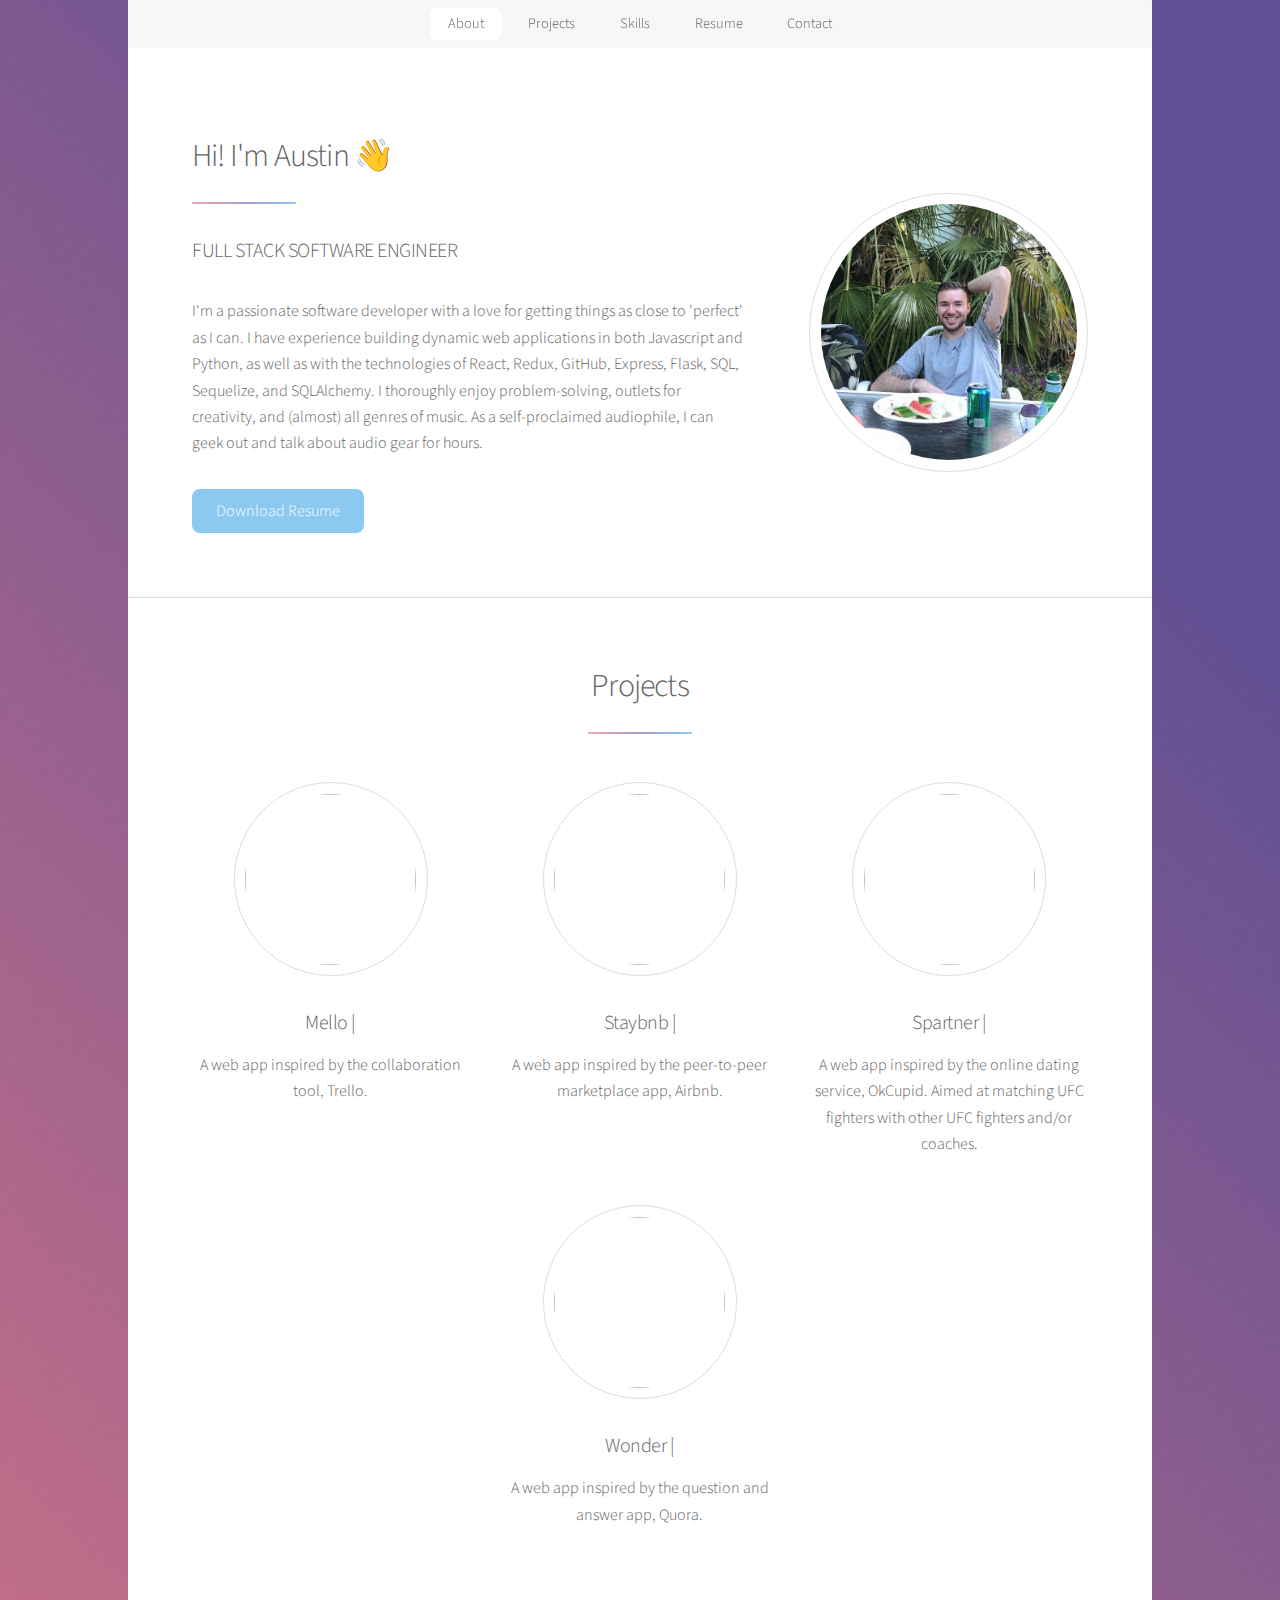
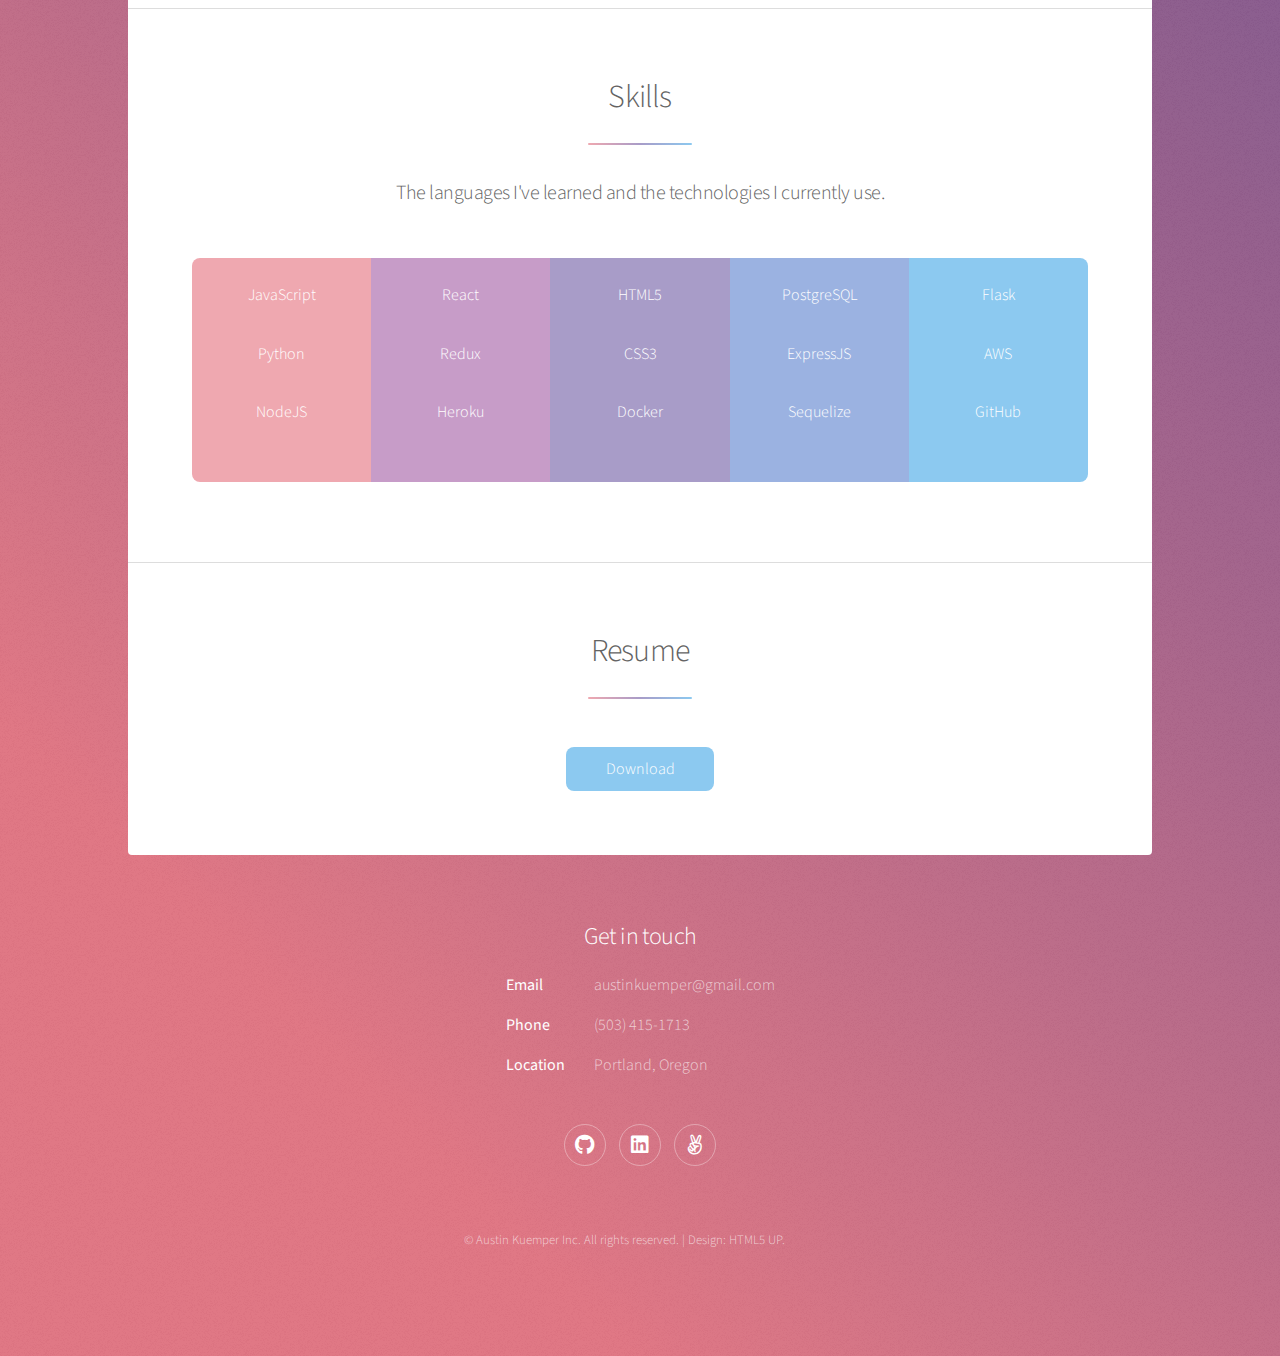
==== commit 1b641ac6: "changed img src" ====
--- a/index.html
+++ b/index.html
@@ -6,12 +6,26 @@
 -->
 <html>
   <head>
-    <title>Stellar by HTML5 UP</title>
+    <title>Austin Kuemper</title>
     <meta charset="utf-8" />
     <meta
       name="viewport"
       content="width=device-width, initial-scale=1, user-scalable=no"
     />
+
+    <!-- ------------------------- LinkedIn Meta Tags -------------------------- -->
+    <meta name="title" property="og:title" content="Mello" />
+    <meta property="og:type" content="Website" />
+    <meta
+      name="image"
+      property="og:image"
+      content="https://i.imgur.com/ycejnc7.png"
+    />
+    <meta name="description" property="og:description" content="Trello clone" />
+    <meta name="author" content="Austin Kuemper" />
+
+    <!-- ----------------------------------------------------------------------- -->
+
     <link rel="stylesheet" href="assets/css/main.css" />
     <link
       rel="stylesheet"
@@ -79,22 +93,48 @@
           </div>
         </section>
 
-        <!-- First Section -->
+        <!-- ---------------------------- First Section ---------------------------- -->
         <section id="first" class="main special">
           <header class="major">
             <h2>Projects</h2>
           </header>
           <ul class="features">
+            <!-- -------------------------------- Mello -------------------------------- -->
+            <li>
+              <span class="icon major style3"
+                ><a
+                  href="https://ak-mello.herokuapp.com/"
+                  target="_blank"
+                  class="ak_link"
+                >
+                  <img class="ak_image" src="/images/mello.gif" alt="" /></a
+              ></span>
+              <h3>
+                <a
+                  class="ak_link2"
+                  href="https://ak-mello.herokuapp.com/"
+                  target="_blank"
+                  >Mello</a
+                >
+                |
+                <a
+                  class="ak_link2"
+                  href="https://github.com/AKuemper/Mello"
+                  target="_blank"
+                  ><i class="devicon-github-original ak_github_icon"></i>
+                </a>
+              </h3>
+              <p>A web app inspired by the collaboration tool, Trello.</p>
+            </li>
+
+            <!-- ------------------------------- Staybnb ------------------------------- -->
             <li>
               <span class="icon major style3"
                 ><a
                   href="https://staybnb2.herokuapp.com/"
                   target="_blank"
                   class="ak_link"
-                  ><img
-                    class="ak_image"
-                    src="/images/staybnbGif2.gif"
-                    alt="" /></a
+                  ><img class="ak_image" src="/images/staybnb.gif" alt="" /></a
               ></span>
               <h3>
                 <a
@@ -115,16 +155,15 @@
                 A web app inspired by the peer-to-peer marketplace app, Airbnb.
               </p>
             </li>
+
+            <!-- ------------------------------ Spartner ------------------------------- -->
             <li>
               <span class="icon major style3"
                 ><a
                   href="https://spartner.herokuapp.com/"
                   target="_blank"
                   class="ak_link"
-                  ><img
-                    class="ak_image"
-                    src="/images/spartnerGif.gif"
-                    alt="" /></a
+                  ><img class="ak_image" src="/images/spartner.gif" alt="" /></a
               ></span>
               <h3>
                 <a
@@ -146,16 +185,15 @@
                 at matching UFC fighters with other UFC fighters and/or coaches.
               </p>
             </li>
+
+            <!-- -------------------------------- Wonder -------------------------------- -->
             <li>
               <span class="icon major style3"
                 ><a
                   href="https://ak-wonder.herokuapp.com/"
                   target="_blank"
                   class="ak_link"
-                  ><img
-                    class="ak_image"
-                    src="/images/wonderGif.gif"
-                    alt="" /></a
+                  ><img class="ak_image" src="/images/wonder.gif" alt="" /></a
               ></span>
               <h3>
                 <a
